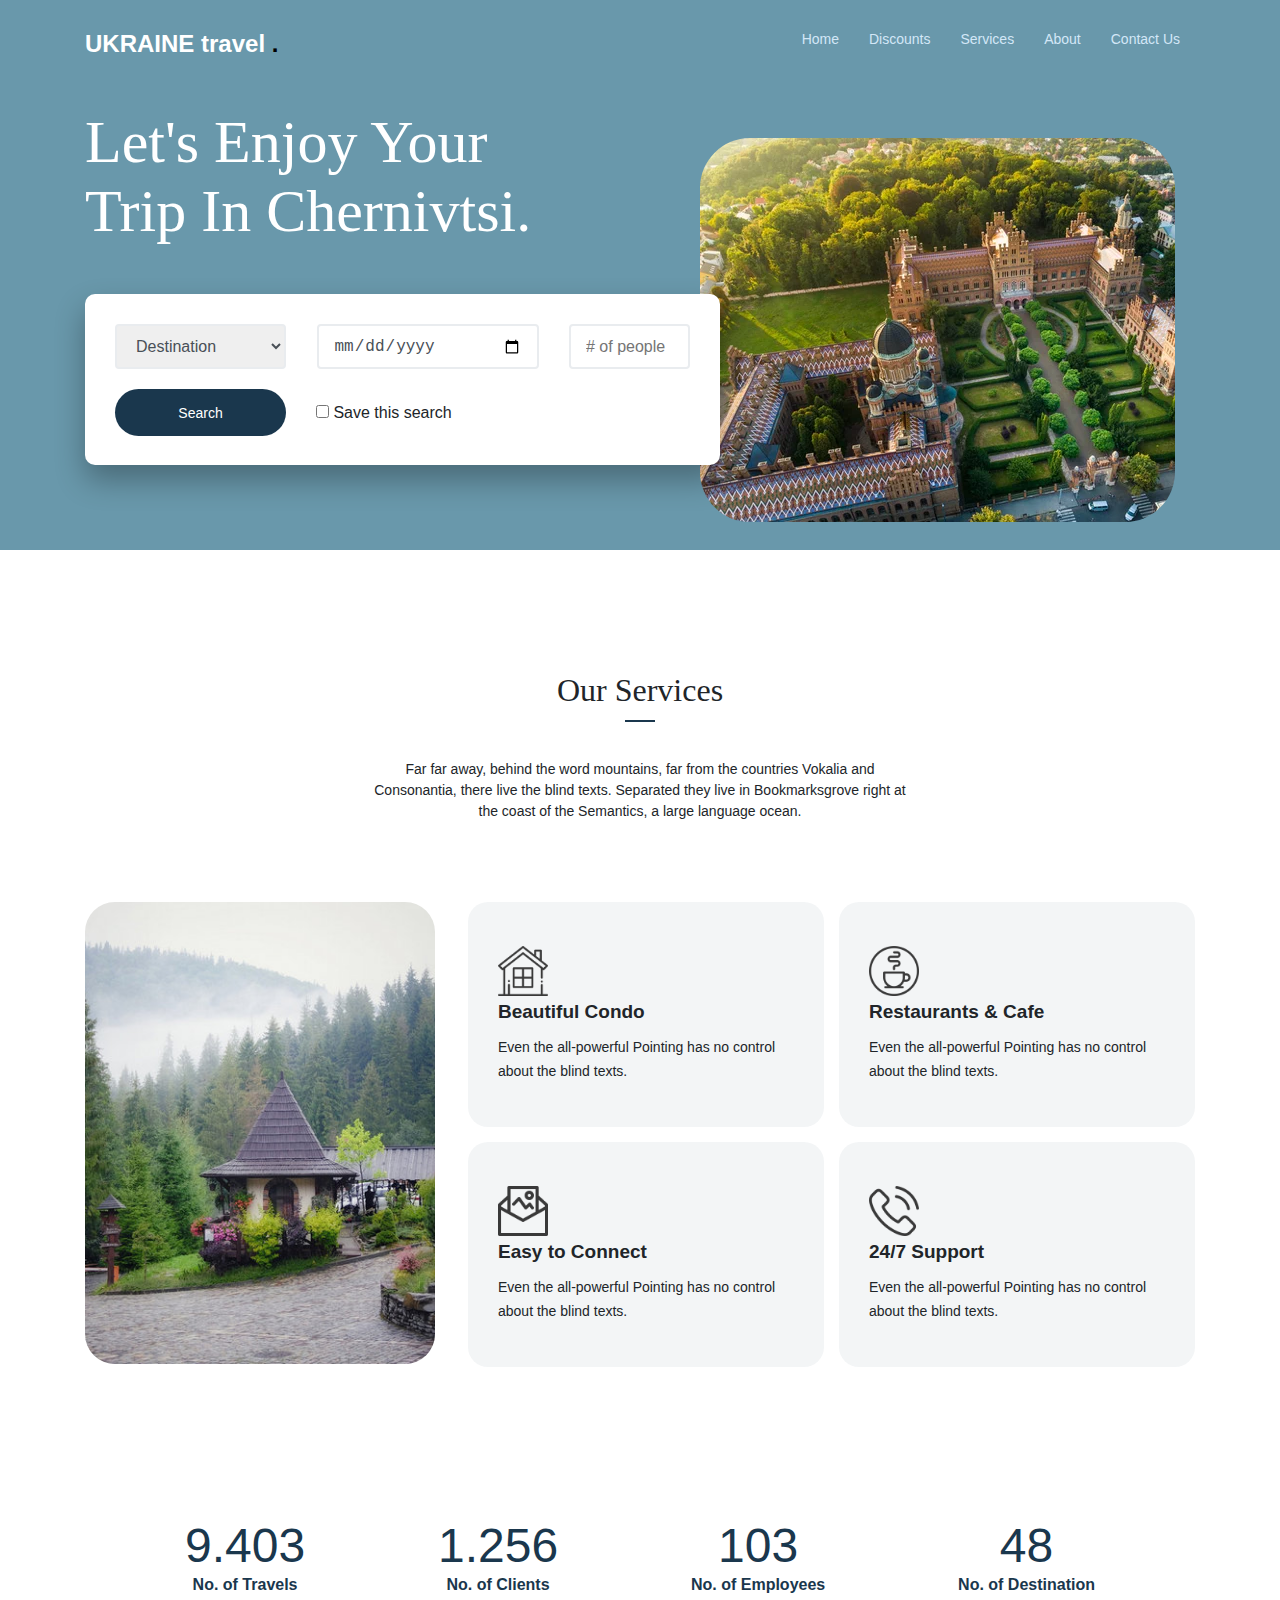
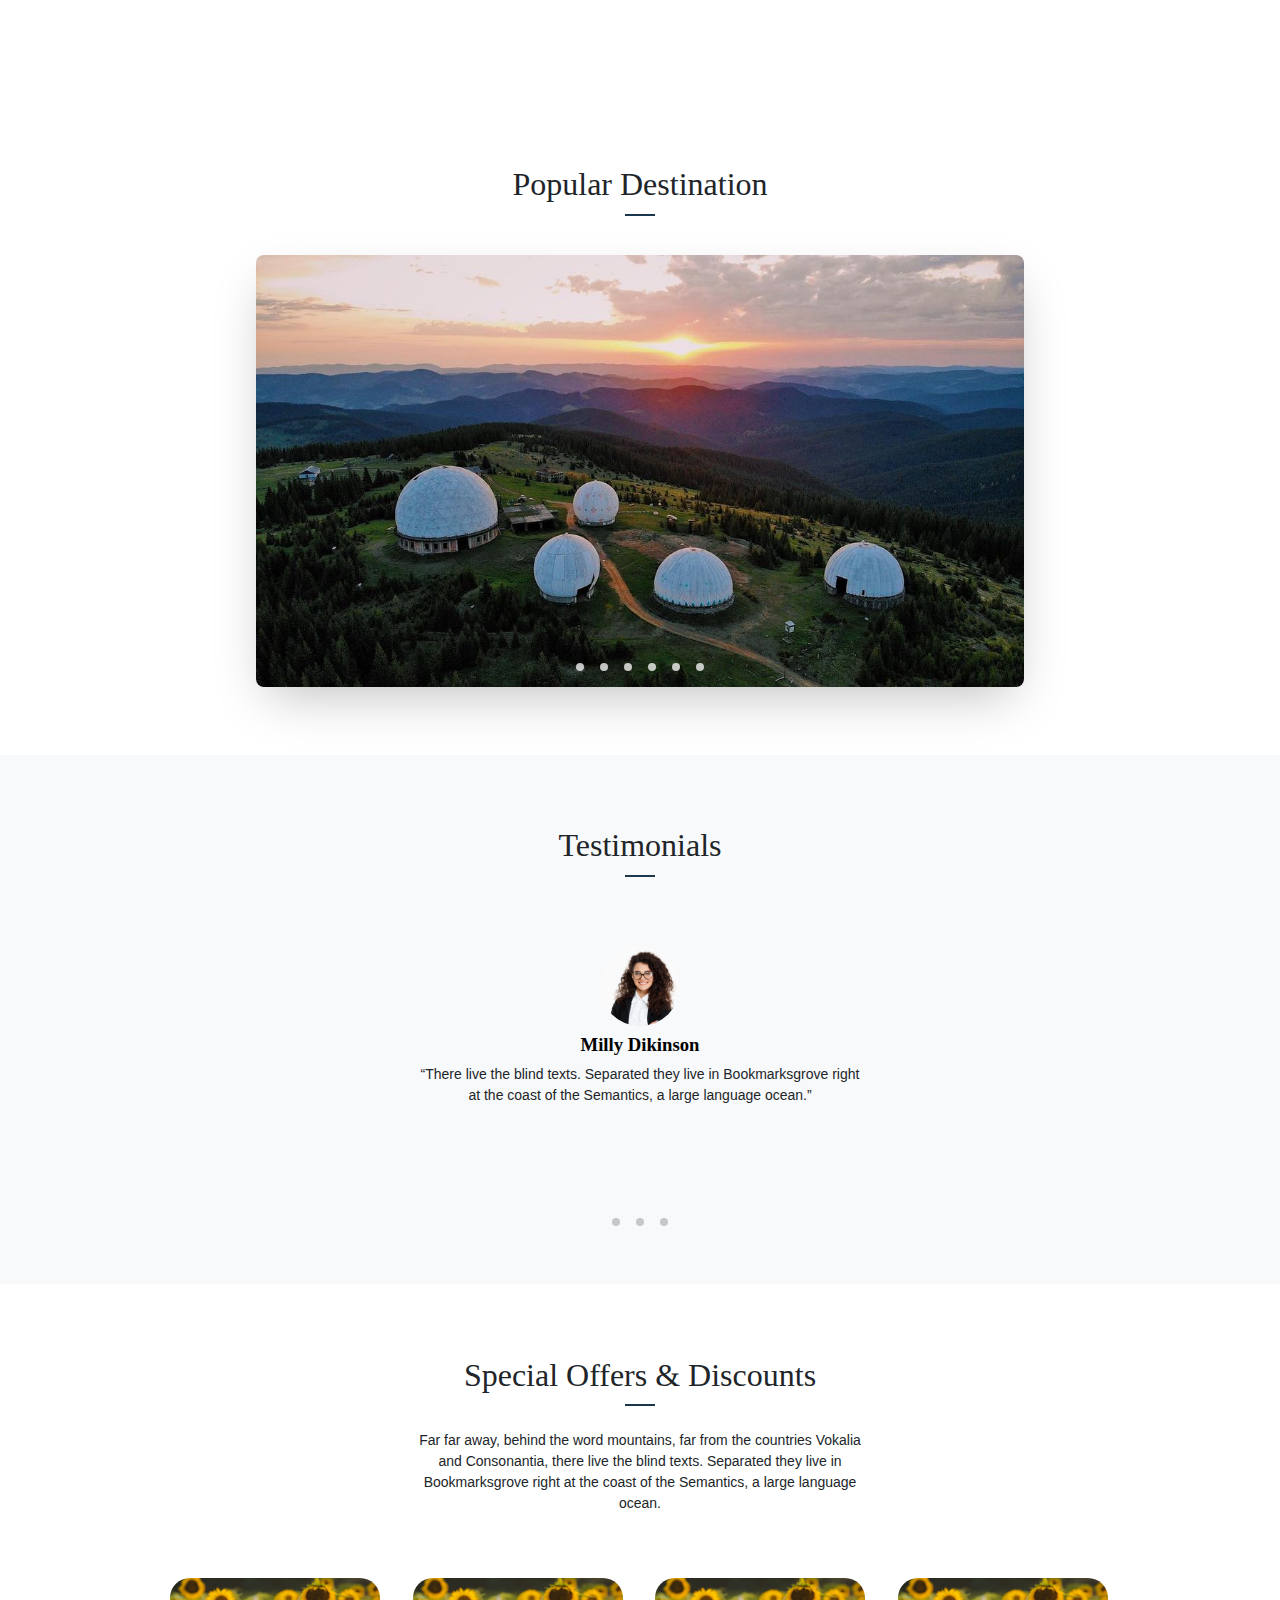
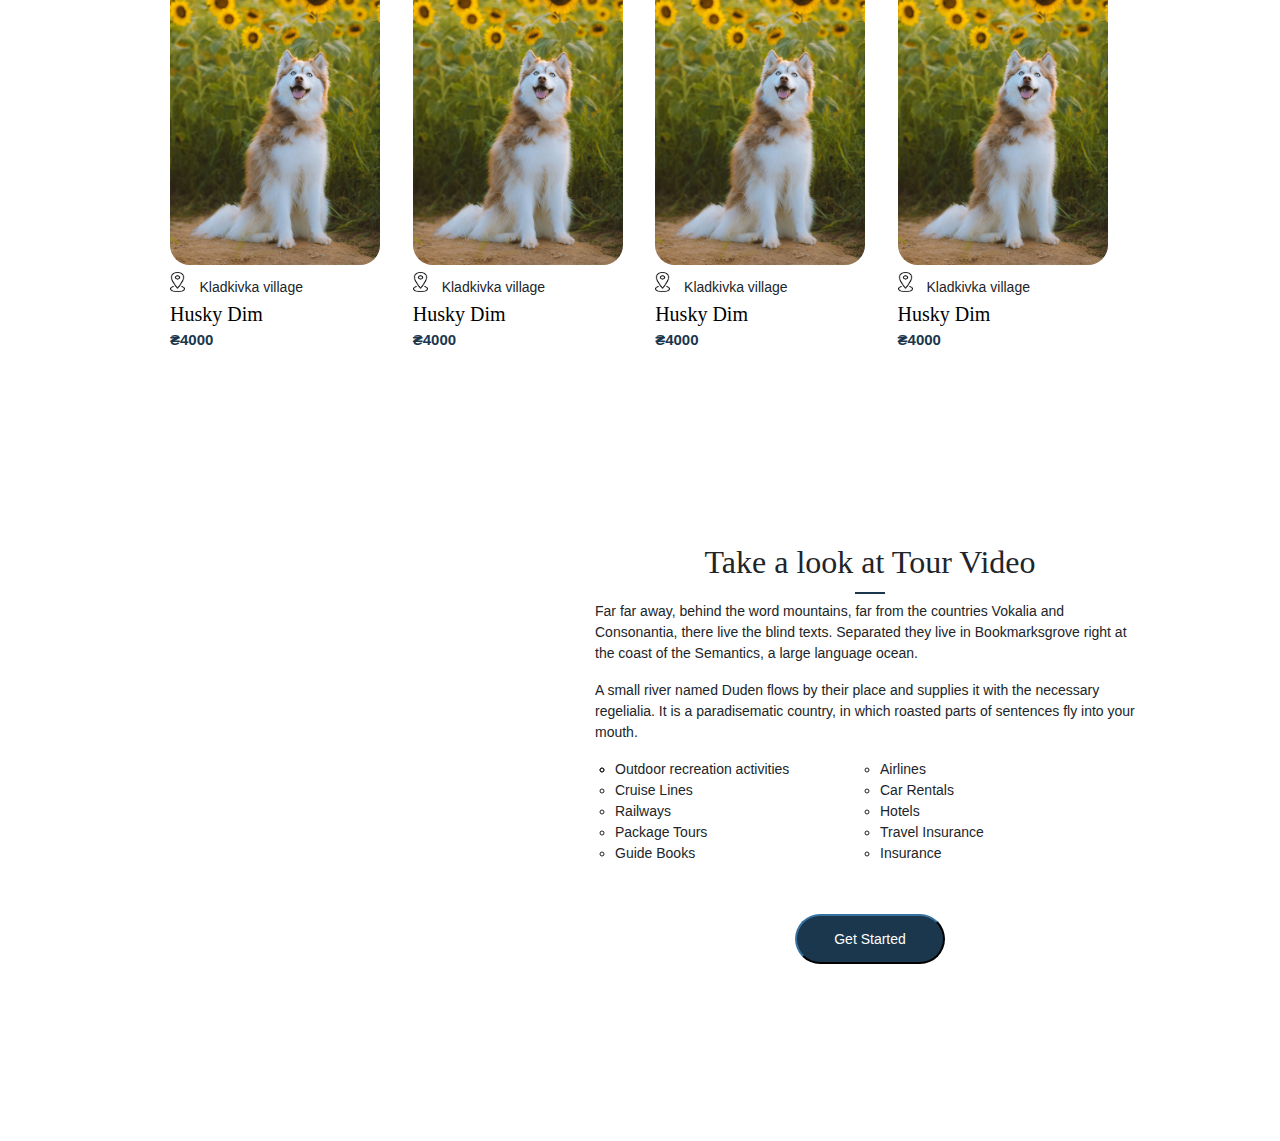
==== index.html @ de24ca54 "added video section" ====
<!DOCTYPE html>
<html lang="en">
<head>
    <meta charset="UTF-8">
    <meta http-equiv="X-UA-Compatible" content="IE=edge">
    <meta name="viewport" content="width=device-width, initial-scale=1.0">
    <title>Travel in Ukraine</title>
    <link rel="icon" type="image/x-icon" href="./images/favicon.ico"/>
    <link rel="stylesheet" href="style.css">
</head>
<body>
    <div class="external-wrapper">
        <header class="inner-wrapper"> 
            <div class="brand-and-nav">
                <div class="brand"> UKRAINE travel <span>.</span></div>
                <nav>
                     <ul>
                        <li> 
                            <a href="#">Home</a>
                        </li>
                        <li>
                            <a href="#">Discounts</a>
                        </li>
                        <li>
                            <a href="#">Services</a>
                        </li>
                        <li>
                            <a href="#">About</a>
                        </li>
                        <li>
                            <a href="#">Contact Us</a>
                        </li>
                     </ul>
                </nav>
            </div>
            <div class="search-form-and-image">
                <div class="search-form">
                    <h1>Let's Enjoy Your <br />Trip In Chernivtsi.</h1>
                    <form>
                        <div class="travel-info">
                            <label for="city">
                                <select name="city" id="city">
                                    <option value="" disabled selected hidden>Destination</option>
                                    <option value="Kyiv">Kyiv</option>
                                    <option value="Chernihiv">Chernihiv</option>
                                    <option value="Lviv">Lviv</option>
                                    <option value="Odesa">Odesa</option>
                                    <option value="Yaremvhe">Yaremvhe</option>
                                    <option value="Chernivci">Chernivci</option>
                                    <option value="Yalta" disabled>Yalta</option>
                                </select>
                            </label>
                            <input type="date" id="date-change" name="date">
                            <input class="people-quantity" placeholder="# of people">
                        </div>
                        <div class="search-block">
                            <button class="search-button">Search</button>
                            <label class="save-search">
                                <input type="checkbox" />
                                Save this search
                            </label>
                        </div>
                    </form>
                </div>
                <div class="city-images">
                    <img src="./images/chernivtsy.jpg">
                </div>
            </div>
        </header>        
    </div>
    <div class="external-wrapper external-wrapper-white">
        <section class="inner-wrapper">
            <div class="services-header">
                <h2>Our Services</h2>
                <p>
                    Far far away, behind the word mountains, far from the countries Vokalia and Consonantia, there live the blind texts. Separated they live in Bookmarksgrove right at the coast of the Semantics, a large language ocean.
                </p> 
            </div>
            <div class="services">
                <div class="city-images-promo">
                    <img src="./images/carpathians.jpg">
                </div>
                <div class="main-servisec">
                    <div class="favor">
                        <img class="mini-img" src="./images/home.png">
                        <h3>Beautiful Condo</h3>
                        <p>
                            Even the all-powerful Pointing has no control about the blind texts.
                        </p>
                    </div>
                    <div class="favor">
                        <img class="mini-img" src="./images/mail.png">
                        <h3>Easy to Connect</h3>
                        <p>
                            Even the all-powerful Pointing has no control about the blind texts.</p>
                    </div>
                    <div class="favor">
                        <img class="mini-img" src="./images/cafe.png">
                        <h3>Restaurants & Cafe</h3>
                        <p>
                            Even the all-powerful Pointing has no control about the blind texts.
                        </p>   
                    </div>
                    <div class="favor">
                        <img class="mini-img" src="./images/phone-call.png">
                        <h3>24/7 Support</h3>
                        <p>
                            Even the all-powerful Pointing has no control about the blind texts.
                        </p>   
                    </div>                        
                </div>
            </div>
            <div class="counter-line">
                <div class="counter-details">
                    <span class="numeric">
                        9.403
                    </span>
                    <div class="statistic-name">No. of Travels</div>
                </div>
                <div class="counter-details">
                    <span class="numeric">
                        1.256
                    </span>
                    <div class="statistic-name">No. of Clients</div>
                </div>
                <div class="counter-details">
                    <span class="numeric">
                        103
                    </span>
                    <div class="statistic-name">No. of Employees</div>
                </div>
                <div class="counter-details">
                    <span class="numeric">
                        48
                    </span>
                    <div class="statistic-name">No. of Destination</div>
                </div>

            </div>
            <div class="pop-destination">
                <h2>Popular Destination</h2>
                <section class="container">
                    <div class="slider-wrapper">
                        <div class="slider">
                            <div class="card card-pamir" id="slider-item-1">
                                    <h3>Pamir</h3>
                                    <div class="intro">
                                        <p>A classified military facility on top of Mount Tomnatic. Impressive white balloons of the secret radar station "Pamir", numerous cascades of Bukovynian waterfalls, the beauty of the Ukrainian Carpathians near the Romanian border will allow you to feel yourself in two places at the same time.</p>
                                    </div>
                            </div>
                            <div class="card card-radonove-ozero" id="slider-item-2">
                                    <h3>Padonove ozero</h3>
                                    <div class="intro">
                                        <p>The radon lake is located on the site of a flooded granite quarry, which lies near the village of Mihiia, on the territory of the landscape park "Granite-Steppe Pobuzhzhia". The waters of the lake are very clean and transparent, enriched with radon gas, which in small quantities is very useful for the body.</p>
                                    </div>
                            </div>
                            <div class="card card-shenborn" id="slider-item-3">
                                <h3>Shenborn</h3>
                                    <div class="intro">
                                        <p>Is the largest lake in the Carpathian Mountains of Ukraine. It is located in Mizhhiria Raion, Zakarpattia Oblast, not far from the village of Synevyr Poliana. It is part of the National natural preserve "Synevyr", which was established in 1989. Scientists estimate that the lake formed about ten thousand years ago..</p>
                                    </div>
                            </div>
                            <div class="card card-synevir" id="slider-item-4">
                                <h3>Synevir2</h3>
                                    <div class="intro">
                                        <p>22Is the largest lake in the Carpathian Mountains of Ukraine. It is located in Mizhhiria Raion, Zakarpattia Oblast, not far from the village of Synevyr Poliana. It is part of the National natural preserve "Synevyr", which was established in 1989. Scientists estimate that the lake formed about ten thousand years ago..</p>
                                    </div>
                            </div>
                            <div class="card card-zamok-radomishl" id="slider-item-5">
                                <h3>Zamok-Radomyshl</h3>
                                    <div class="intro">
                                        <p>33Is the largest lake in the Carpathian Mountains of Ukraine. It is located in Mizhhiria Raion, Zakarpattia Oblast, not far from the village of Synevyr Poliana. It is part of the National natural preserve "Synevyr", which was established in 1989. Scientists estimate that the lake formed about ten thousand years ago..</p>
                                    </div>
                            </div>
                            <div class="card card-sofiyivka" id="slider-item-6">
                                <h3>Sofiyivka</h3>
                                    <div class="intro">
                                        <p>44Is the largest lake in the Carpathian Mountains of Ukraine. It is located in Mizhhiria Raion, Zakarpattia Oblast, not far from the village of Synevyr Poliana. It is part of the National natural preserve "Synevyr", which was established in 1989. Scientists estimate that the lake formed about ten thousand years ago..</p>
                                    </div>
                            </div>
                        </div>
                        <div class="slider-nav">
                            <a href="#slider-item-1"><div class="circle"></div></a>
                            <a href="#slider-item-2"><div class="circle"></div></a>
                            <a href="#slider-item-3"><div class="circle"></div></a>
                            <a href="#slider-item-4"><div class="circle"></div></a>
                            <a href="#slider-item-5"><div class="circle"></div></a>
                            <a href="#slider-item-6"><div class="circle"></div></a>
                        </div>
                    </div>
                </section>
            </div>                   
        </section>
    </div>
    <div class="external-wrapper external-wrapper-grey">
        <div class="inner-wrapper inner-wrapper-persons">
            <h2>Testimonials</h2>
            <div class="testimonials">
                <div class="slider-testimonials">
                    <div class="slider-response">
                        <div class="response" id="response-item-1">
                            <img src="./images/person_1.jpg" alt="response">
                            <h3>Milly Dikinson</h3>
                            <p class="size14">“There live the blind texts. Separated they live in Bookmarksgrove right at the coast of the Semantics, a large language ocean.”</p>
                        </div>
                        <div class="response" id="response-item-2">
                            <img src="./images/person_2.jpg" alt="response2">
                            <h3>Luke Karpen</h3>
                            <p class="size14">“There live the blind texts. Separated they live in Bookmarksgrove right at the coast of the Semantics, a large language ocean.”</p>                                
                        </div>
                        <div class="response" id="response-item-3">
                            <img src="./images/person_3.jpg" alt="response3">
                            <h3>Alison Niklson</h3>
                            <p class="size14">“There live the blind texts. Separated they live in Bookmarksgrove right at the coast of the Semantics, a large language ocean.”</p>                                
                        </div>
                    </div>
                </div>
            </div>
            <div class="response-slider-nav">
                <a href="#response-item-1"><div class="nav-circle"></div></a>
                <a href="#response-item-2"><div class="nav-circle"></div></a>
                <a href="#response-item-3"><div class="nav-circle"></div></a>
            </div>
        </div>
    </div>
    <div class="external-wrapper external-wrapper-white">
        <section class="inner-wrapper">
            <div class="discounts-and-offers">
                <div class="discount-title">
                    <h2>Special Offers & Discounts</h2>
                    <p class="size14">Far far away, behind the word mountains, far from the countries Vokalia and Consonantia, there live the blind texts. Separated they live in Bookmarksgrove right at the coast of the Semantics, a large language ocean.</p>
                </div>
                <div class="discont-directions">
                    <div>
                        <div class="media1">
                            <img class="promo-img" src="./images/husky.jfif">
                            <span class="route">
                                
                                    <img class="mini-pin" src="./images/pin.png" alt="">
                                
                                <span>Kladkivka village</span>
                            </span>
                            <div class="attraction">
                                <div class="attraction-name">Husky Dim</div>
                                <div class="price">₴4000</div>
                            </div>
                        </div>
                    </div>
                    <div>
                        <div class="media1">
                            <img class="promo-img" src="./images/husky.jfif">
                            <span class="route">
                                <span class="pin">
                                    <img class="mini-pin" src="./images/pin.png" alt="">
                                </span>
                                <span>Kladkivka village</span>
                            </span>
                            <div class="attraction">
                                <div class="attraction-name">Husky Dim</div>
                                <div class="price">₴4000</div>
                            </div>
                        </div>
                    </div>
                    <div>
                        <div class="media1">
                            <img class="promo-img" src="./images/husky.jfif">
                            <span class="route">
                                <span class="pin">
                                    <img class="mini-pin" src="./images/pin.png" alt="">
                                </span>
                                <span>Kladkivka village</span>
                            </span>
                            <div class="attraction">
                                <div class="attraction-name">Husky Dim</div>
                                <div class="price">₴4000</div>
                            </div>
                        </div>
                    </div>
                    <div>
                        <div class="media1">
                            <img class="promo-img" src="./images/husky.jfif">
                            <span class="route">
                                <span class="pin">
                                    <img class="mini-pin" src="./images/pin.png" alt="">
                                </span>
                                <span>Kladkivka village</span>
                            </span>
                            <div class="attraction">
                                <div class="attraction-name">Husky Dim</div>
                                <div class="price">₴4000</div>
                            </div>
                        </div>
                    </div>

                </div>
            </div>
            <div class="tour-video-title">
                <div class="promo-video">                                                 
                    <iframe src="https://www.youtube.com/embed/qOhk7YyxXQ4" title="YouTube video player" frameborder="0" allow="accelerometer; autoplay; clipboard-write; encrypted-media; gyroscope; picture-in-picture; web-share" allowfullscreen></iframe>
                </div>
                <div class="tour-info">
                    <h2>Take a look at Tour Video</h2>
                    <p class="size14">Far far away, behind the word mountains, far from the countries Vokalia and Consonantia, there live the blind texts. Separated they live in Bookmarksgrove right at the coast of the Semantics, a large language ocean.</p>
                    <p class="size14">A small river named Duden flows by their place and supplies it with the necessary regelialia. It is a paradisematic country, in which roasted parts of sentences fly into your mouth.</p>
                    <ul class="size14">
                        <li>Outdoor recreation activities</li>
                        <li>Cruise Lines</li>
                        <li>Railways</li>
                        <li>Package Tours</li>
                        <li>Guide Books</li>
                        <li>Airlines</li>
                        <li>Car Rentals</li>
                        <li>Hotels</li>
                        <li>Travel Insurance</li>
                        <li>Insurance</li>
                    </ul>
                    
                   <div class="button"><button>Get Started</button></div>
                </div>
            </div>
        </section>
    </div>
    <footer>
        
    </footer>
</body>
</html>
---- style.css ----
*{
    margin: 0;
    padding: 0;
    box-sizing: border-box;
 }

 body {
    font-family: "sorce Serif Pro", serif;
 }

 h2 {
    font-size: 32px;
    color: #212529;
    font-family: "Source Serif Pro", serif;
    font-weight: 500;
}

.inner-wrapper {
    margin: 0 auto;
    max-width: 1110px;
    position:relative;
}

.external-wrapper {
    background-color: #6998AB;
    width: 100%;
}

header {
    padding-top: 20px;
    min-height: 550px;
}

.brand-and-nav {
    display: flex;
    justify-content: space-between;
}

.brand {
    color: white;
    padding: 10px 15px 10px 0px;
    font-size: 24px;
    font-family: "Inter", sans-serif;
    font-weight: bold;
}

.brand span {
    color: black;
}

header nav ul {
    display: flex;
}

header nav ul li {
    list-style-type: none;
    padding: 10px 15px;
}

header nav ul li a {
    color: #d3e7f7;
    text-decoration: none;
    font-size: 14px;
    font-family: "Inter", sans-serif;
}

header nav ul li a:hover {
    color: white;
}

header .search-form-and-image{
    display: flex;
    flex-direction: row;
    margin-top: 40px;
    justify-content: space-between;
}

header .search-form {
    display: flex;
    flex-direction: column;
  }

header .search-form form {
    background-color: white;
    height: 171px;
    width: 635px;
    border-radius: 10px;
    padding: 30px;
    z-index: 2;
    box-shadow: 0 15px 30px 0 rgba(0, 0, 0, 0.3);
}

.travel-info {
    display: flex;
    justify-content: space-between;
}

header .search-form form select {
    width: 171px;
    height: 45px;
    padding: 0px 15px;
    font-size: 16px;
    font-weight: normal;
    color: #495057;
    border: 2px solid #e9ecef;
    border-radius: 4px;
}
#date-change {
    width: 222px;
    height: 45px;
    padding: 0px 15px;
    font-size: 16px;
    font-weight: normal;
    color: #495057;
    border: 2px solid #e9ecef;
    border-radius: 4px;
}

.people-quantity {
    width: 121px;
    height: 45px;
    padding: 0px 15px;
    font-size: 16px;
    font-weight: normal;
    color: #495057;
    border: 2px solid #e9ecef;
    border-radius: 4px;
}

.search-block {
    display: flex;
    align-items: center;
    margin-top: 20px;
}

.search-button {
    width: 171px;
    height: 47px;
    color: white;
    background: #1A374D;
    border: none;
    padding: 12px 30px;
    border-radius: 30px;
    font-size: 14px;
}

.search-button:hover {
    cursor: pointer;
    background-color: #2c4152;
}

.save-search {
    font-family: sans-serif;
    font-size: 16px;
    font-weight: 400px;
    color: #212529;
    padding: 12px 30px;
}

header .city-images {
    border-radius: 50px;
    overflow: hidden;
    width: 580px;
    height: 384px;
    transform: translate(-20px, 30px);
}

h1 {
    color: white;
    font-size: 60px;
    font-family: "sorce Serif Pro", serif;
    margin: 0px 0px 48px;
    font-weight: 500;
}

.external-wrapper-white {
    background-color: white;
}

.external-wrapper-grey {
    background-color: #f8f9fa;
}

.services-header {
    display: flex;
    align-content: center;
    flex-direction: column;
    text-align: center;
    position: relative;
    margin-top: 100px;
}

.services-header h2 {
    font-size: 32px;
    font-weight: 500;
    color: rgb(33, 37, 41);
    
}

.services-header h2::before {
    display: block;
    content: "";
    width: 30px;
    height: 2px;
    position: relative;
    left: 50%;
    top: 50px;
    background-color: #1A374D;
    transform: translateX(-50%);
}

.services-header p {
    font-size: 14px;
    font-weight: 400;
    line-height: 1.5;
    color: #212529;
    width: 540px;
    margin: 0 auto;
    margin-top: 30px;
    font-family: "Inter", sans-serif;
}


.services {
    display: flex;
    justify-content: space-between;
    height: 465px;
    margin-top: 80px;
}

.city-images-promo {
    border-radius: 30px;
    height: 462px;
    width: 350px;
    overflow: hidden;
    display: flex;
    justify-content: center;
}

.main-servisec{
    /* display: flex;
    flex-wrap: wrap; */
    column-count: 2;
    column-gap: 0;
    /* height: 465px;
    width: 742px; */
}

.favor {
    font-family: "Inter", sans-serif;
    height: 225px;
    width: 356px;
    background-color:rgb(26 54 75 / 5%);
    border-radius: 20px;
    padding: 30px;
    margin-bottom: 15px;
    margin-left: 15px;
    margin-right: 0px;
    display: flex;
    flex-flow: column;
    line-height: 1.7;
    justify-content: center;
    color: #212529;
}

.mini-img {
    height: 50px;
    width: 50px;
    filter: contrast(0.55); 
}

.favor h3 {
    font-size: 19px;
    font-weight: 700;
}

.favor p {
    font-size: 14px;
    font-family: "Inter", sans-serif;
    margin-top: 8px;
}

.pop-destination {
    height: 611px;
    width: 1110px;
    margin-top: 80px;
    position: relative;
}
.pop-destination h2 {
    font-size: 32px;
    font-weight: 500;
    color: rgb(33, 37, 41);
    text-align: center;
}
/* .pop-destination h2::before {
    display: block;
    content: "";
    width: 30px;
    height: 2px;
    position: absolute;
    left: 50%;
    top: 50px;
    background-color: #1A374D;
    transform: translateX(-50%);
} */

.counter-line {
    display: flex;
    justify-content: space-between;
    padding: 50px;
    margin: 100px 50px;
    font-family: "Inter", sans-serif;
    font-weight: 300;
    color: #1A374D;
    line-height: 1.2;
}

.counter-details {
    display: flex;
    flex-direction: column;
    align-items: center;
    justify-content: center;
}

.numeric {
    font-size: 48px;
}

.statistic-name {
    font-weight: bold;
}

.container {
    padding: 2rem;
    position: relative;
}

.slider-wrapper {
    position: relative;
    max-width: 48rem;
    margin: 0 auto;
} 
 
.slider {
    display: flex;
    aspect-ratio: 16/9;
    overflow: hidden;
    scroll-snap-type: x mandatory;
    scroll-behavior: smooth;
    box-shadow: 0 1.2rem 3rem -0.75rem hsla(0, 0%, 0%, 0.25); 
    border-radius:  0.5rem;
}

.slider .card {
    flex: 1 0 100%;
    scroll-snap-align: center;
    background-position: center;
    object-fit: cover;
    position: relative;
    display: flex;
    justify-content: center;
    background-size: cover;
    transition: transform 0.3s ease;
}

.card-pamir {
    background-image: url('./images/pamir.jpg');
}

.card-radonove-ozero {
    background-image: url('./images/padonove_ozero.jpg');
}

.card-shenborn {
    background-image: url('./images/shenborn.jpeg');
}

.card-synevir {
    background-image: url('./images/snevyr.jpg');
}

.card-zamok-radomishl {
    background-image: url('./images/Zamok-Radomyshl.jpg');
}

.card-sofiyivka {
    background-image: url('./images/Sofiyivka.jpg');
}

.card-pamir:hover, .card-radonove-ozero:hover, .card-shenborn:hover, .card-synevir:hover, .card-zamok-radomishl:hover, .card-sofiyivka:hover {
    transform: scale(1.1);
}


.slider-nav {
    display: flex;
    position: absolute;
    bottom: -0.75rem;
    left: 50%;
    transform: translateX(-50%);
    z-index: 1;
}

.slider-nav a{
    background-color: transparent;
    width: 1.5rem;
    height: 4rem;
    display: flex;
    justify-content: center;
    align-items: center;
    
}

.slider-nav a .circle{
    width: 0.5rem;
    height: 0.5rem;
    border-radius: 50%;
    background-color: white;
    opacity: 0.75;
    transition: opacity ease 250ms;
}

.slider-nav a .circle:hover {
    opacity: 1;
    
}

.slider:hover {
    cursor: pointer;
}

.card h3 {
    
    display: none;
}

.intro {
    position: absolute;
    bottom: 0;
    width: 100%;
    height: 100%;
    left: 0;
    right: 0;
    background: rgba(0, 0, 0, 0.6);
    overflow: hidden;
    display: flex;
    justify-content: center;
    align-items: center;
    flex-direction: column;
    opacity: 0;
    transition: 5s, ease;
}
.intro p {
    color: white;
    margin: 70px;
    padding: 10px;
    font-size: 25px;
    line-height: 35px;
    text-align: center;
    z-index: 2;
}

.slider-wrapper:hover {
    height: 100%;
    opacity: 1;
}

.slider-wrapper:hover .intro {
    height: 100%;
    opacity: 1;
    transition: 0.3s; 
}

.slider-wrapper:hover h3 {
    display: block;
    position: absolute;
    font-size: 40px;
    margin-top: 50px;
    color: white;
    z-index: 2;
}



.inner-wrapper h2{
    /* position: relative; */
    font-size: 32px;
    padding: 20px;
    text-align: center;
}


.inner-wrapper h2::before {
    display: block;
    content: "";
    width: 30px;
    height: 2px;
    position: relative;
    left: 50%;
    top: 50px;
    background-color: #1A374D;
    transform: translateX(-50%);
}

.inner-wrapper-persons{
    padding: 50px 0 100px 0;
}

.testimonials {
    position: relative;
}

.slider-testimonials {
    position: relative;
    max-width: 48rem;
    margin: 0 auto;
    display: flex;
    justify-content: center;
}

.slider-response {
    display: flex;
    /* aspect-ratio: 16/9; */
    overflow: hidden;
    scroll-snap-type: x mandatory;
    scroll-behavior: smooth;
    height: 300px;
    width: 450px;
    text-align: center;
}

.response {
    flex-direction: column;
    flex: 1 0 100%;
    scroll-snap-align: center;
    background-position: center;
    border-color: rgb(94, 156, 209);
    object-fit: cover;
    position: relative;
    display: flex;
    justify-content: center;
    background-size: cover;
    align-items: center;
    transition: transform 0.3s ease;
    line-height: 2;
}

.response img {
    height: 80px;
    width: 80px;
    border-radius: 50%;
}

.response p {
    line-height: 1.5;
}


.response-slider-nav {
    display: flex;
    position: absolute;
    bottom: -0.75rem;
    left: 50%;
    transform: translateX(-50%);
    z-index: 1;
    color: #1A374D;
    bottom: 30px;
}

.response-slider-nav a{
    background-color: transparent;
    width: 1.5rem;
    height: 4rem;
    display: flex;
    justify-content: center;
    align-items: center;
    color: #1A374D;
    
}

.response-slider-nav a .nav-circle{
    width: 0.5rem;
    height: 0.5rem;
    border-radius: 50%;
    background-color: rgb(182, 182, 182);
    opacity: 0.75;
    transition: opacity ease 250ms;
}

.response-slider-nav a .nav-circle:hover {
    opacity: 1;
    
}

.slider-response:hover {
    cursor: pointer;
}
/*Special Offers & Discounts*/

.discounts-and-offers {
    padding: 70px;
}

.discount-title {
    text-align: center;
    max-width: 50%;
    padding: 0 15px;
    display: flex; 
    flex-direction: column;
    align-items: center;
    margin: 0 auto;
    margin-bottom: 3rem;
}

.size14 {
    font-size: 14px;
    font-family: "Inter", sans-serif;
    color: #212529;
    margin-top: 0;
    margin-bottom: 1rem;
    line-height: 1.5;
}


.discount-title h2 {
    line-height: 1.2;
    margin: 0 0 16px;
    padding: 0 0 20px;
}

.discont-directions {
    display: flex;
    justify-content: space-between;
    flex-direction: row;
}
.media1 {
    padding: 0 15px;
    line-height: 1.5;
    font-family: "Inter", sans-serif;
}
.route {
    width: 210px;
    height: 21px;
}

.route span {
    font-size: 14px;
    font-family: "Inter", sans-serif;
    color: #212529;
}

.promo-img {
    height: 287px;
    width: 210px;
    border-radius: 20px;
}

.mini-pin {
    height: 20px;
    width: 15px;
    margin-right: 10px;
}

.attraction-name {
    font-size: 20px;
    color: #000000;
    font-family: "Source Serif Pro", serif;
}

.price {
    font-size: 15px;
    font-family: "Inter", sans-serif;
    color: #1A374D;
    font-weight: 700;
}

/*Take a look at Tour Video*/

.tour-video-title {
    display: flex;
    flex-direction: row;
    margin: 50px 0;
    
}

.promo-video iframe {
    height: 615px;
    width: 460px;
}

.tour-info {
    margin: 50px;
    max-width: 50%;
    display: flex;
    flex-direction: column;
     display: flex;
}

.tour-info ul {
    column-count: 2;
    column-gap: 0;
    display: list-item;
    margin: 0 0 50px 20px;
    list-style: circle;
   
   
}

.tour-info button {
    width: 150px;
    height: 50px;
    border-radius: 30px;
    font-size: 14px;
    background: #1A374D;
    border-color: #1A374D;
    color: #fff;
    text-align: center;
}
.button {
    display: flex;
    justify-content: center;
}
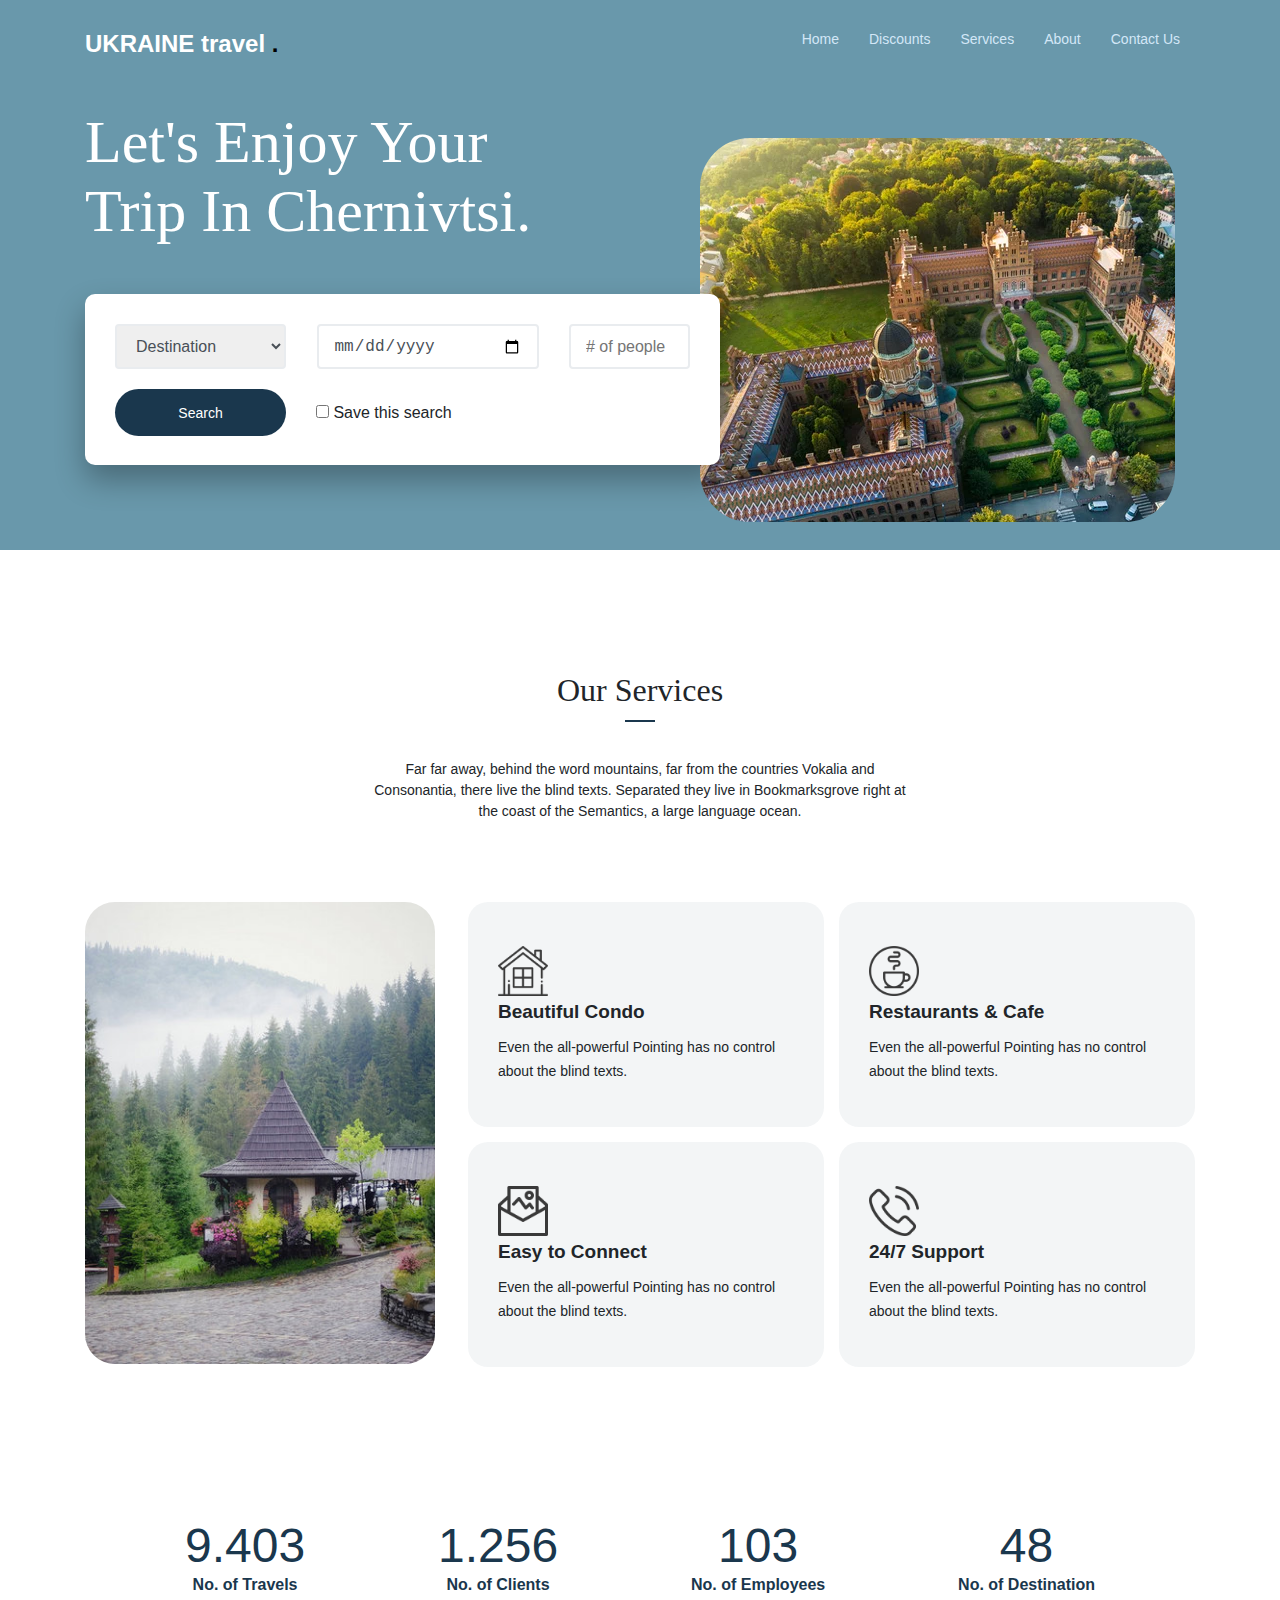
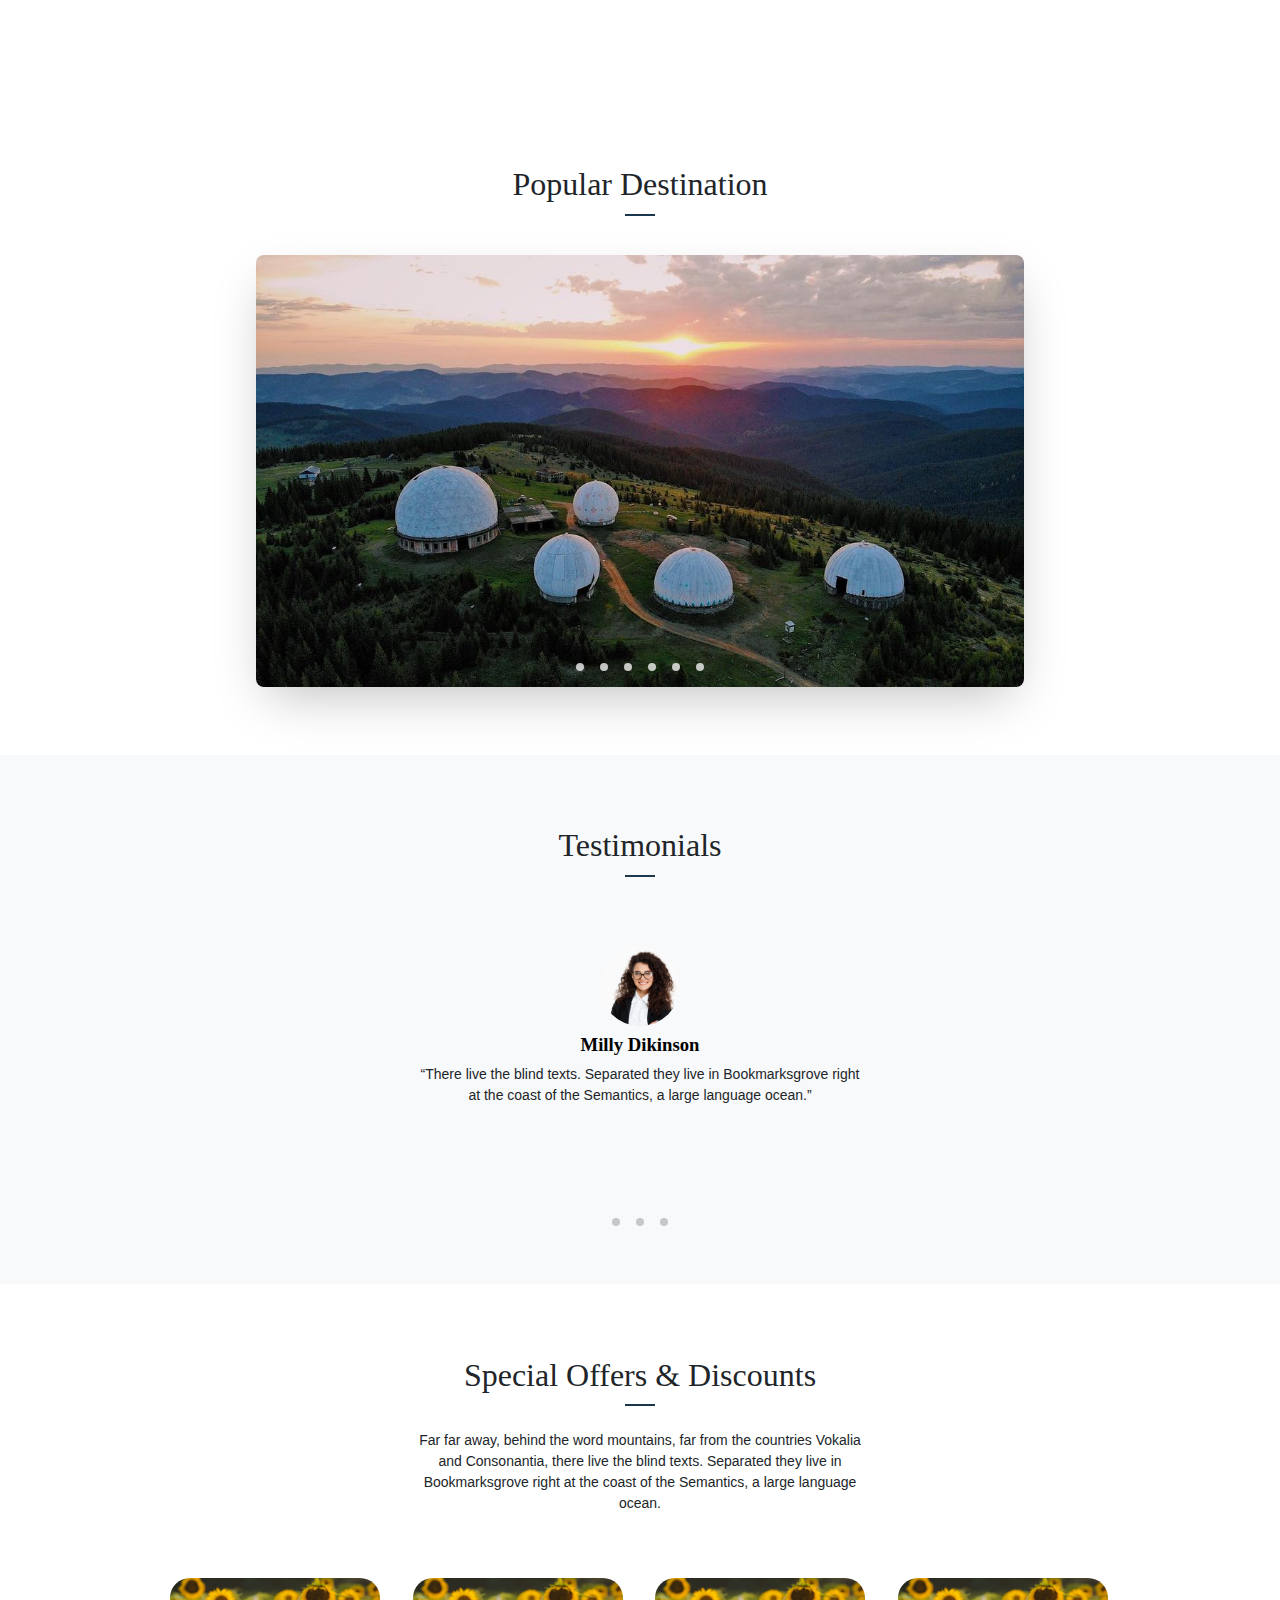
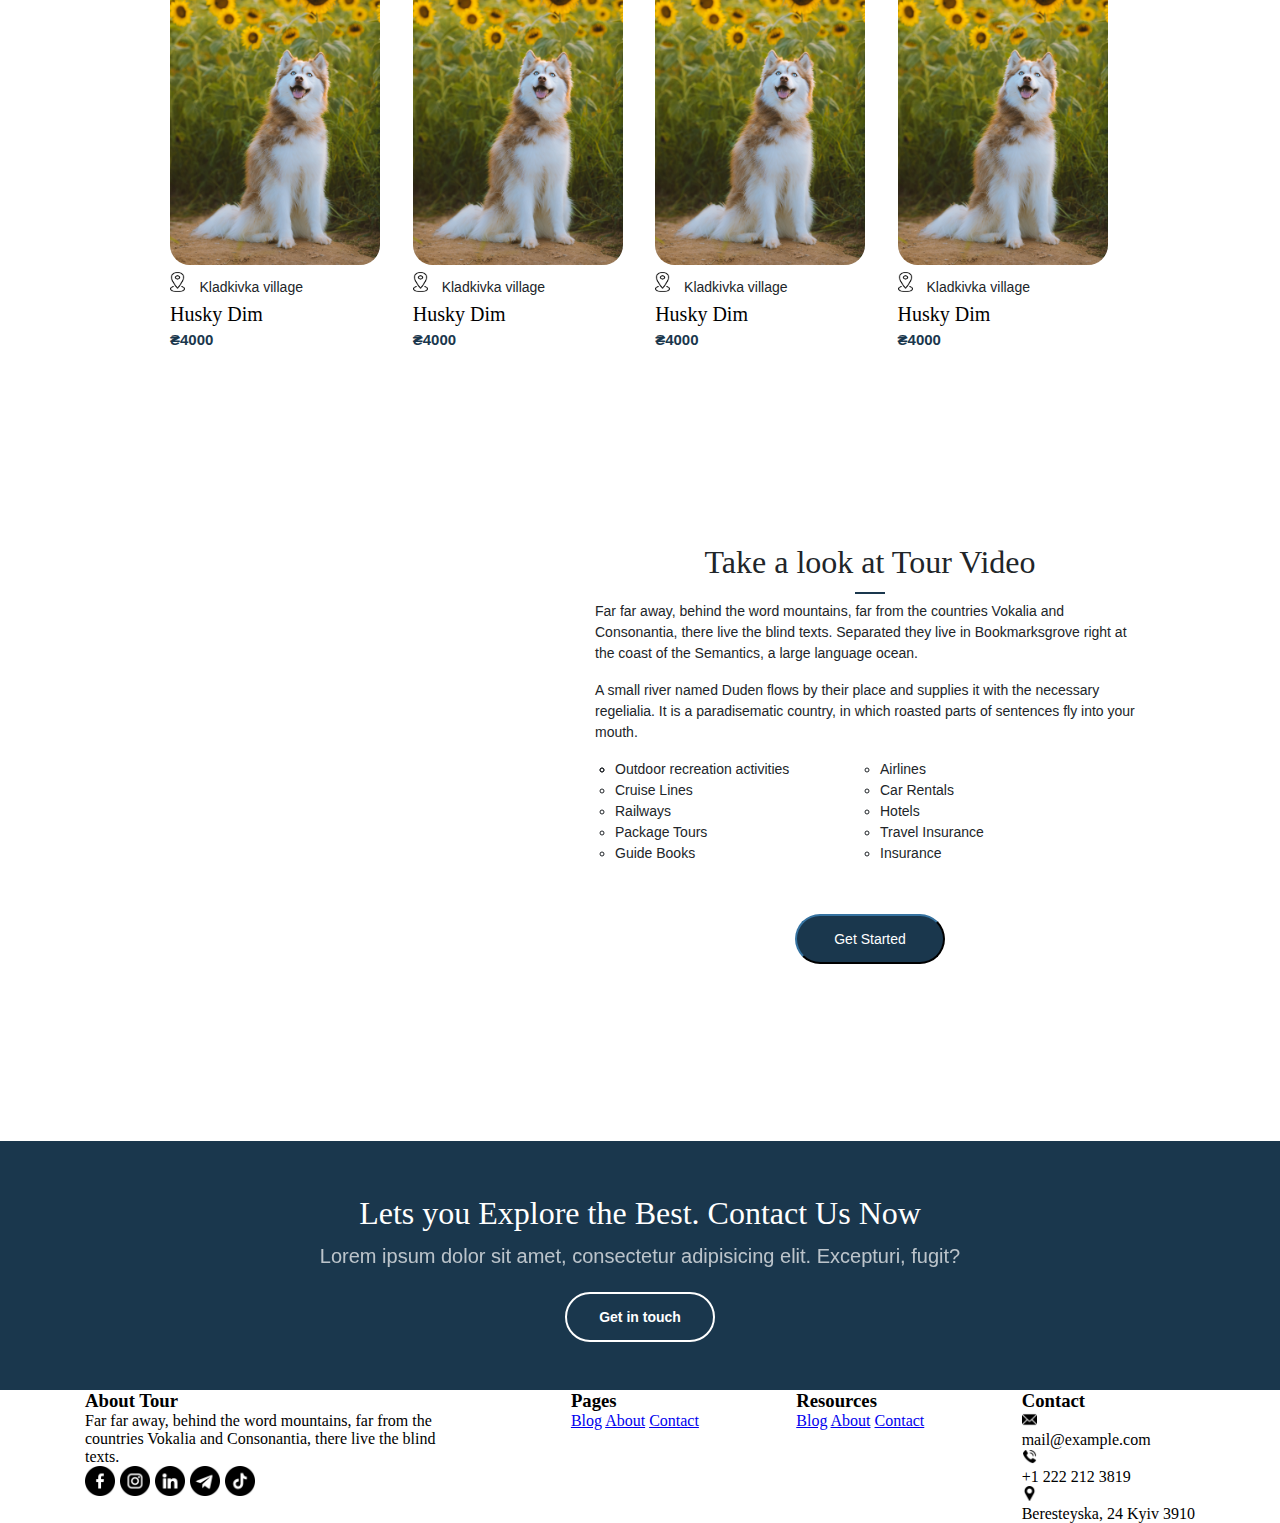
==== commit 281c3fd5: "added first part of footer" ====
--- a/index.html
+++ b/index.html
@@ -314,14 +314,89 @@
                         <li>Travel Insurance</li>
                         <li>Insurance</li>
                     </ul>
-                    
-                   <div class="button"><button>Get Started</button></div>
+                    <div class="button-start"><button>Get Started</button></div>
                 </div>
             </div>
         </section>
     </div>
     <footer>
-        
+        <div class="external-wrapper external-wrapper-blue">
+            <div class="inner-wrapper-footer">
+                <div class="footer-title">
+                    <h2>Lets you Explore the Best. Contact Us Now</h2>
+                    <p>Lorem ipsum dolor sit amet, consectetur adipisicing elit. Excepturi, fugit?</p>
+                    <div><button class="touch">Get in touch</button></div>
+                </div>
+            </div>
+        </div>
+        <div class="external-wrapper external-wrapper-white">
+            <div class="inner-wrapper footer-contacts-block">
+                <div class="about-tour">
+                    <h3>About Tour</h3>
+                    <p>Far far away, behind the word mountains, far from the countries Vokalia and Consonantia, there live the blind texts.</p>
+                    <div class="list-social-media">
+                       <ul class="icon-line">
+                        <li>
+                            <a href="#">
+                                <img class="social-icon" src="./images/facebook.png" alt="facebook">
+                            </a>
+                        </li>
+                        <li>
+                            <a href="#">
+                                <img class="social-icon" src="./images/instagram.png" alt="instagram">
+                            </a>
+                        </li>
+                        <li>
+                            <a href="#">
+                                <img class="social-icon" src="./images/linkedin.png" alt="linkedin">
+                            </a>
+                        </li>
+                        <li>
+                            <a href="#">
+                                <img class="social-icon" src="./images/telegram.png" alt="telegram">
+                            </a>
+                        </li>
+                        <li>
+                            <a href="#">
+                                <img class="social-icon" src="./images/tiktok.png" alt="tiktok">
+                            </a>
+                        </li>
+                       </ul> 
+                    </div>
+                </div>
+                <div class="pages">
+                    <h3>Pages</h3>
+                    <a href="#">Blog</a>
+                    <a href="#">About</a>
+                    <a href="#">Contact</a>
+                </div>
+                <div class="resources">
+                    <h3>Resources</h3>
+                    <a href="#">Blog</a>
+                    <a href="#">About</a>
+                    <a href="#">Contact</a>
+                </div>
+                <div class="contact">
+                    <h3>Contact</h3>
+                    <div class="contact-item">
+                        <img src="./images/email.png" alt="">
+                        <p>mail@example.com</p>
+                    </div>
+                    <div class="contact-item">
+                        <img src="./images/telephone-call.png" alt="">
+                        <p>+1 222 212 3819</p>
+                    </div>
+                    <div class="contact-item">
+                        <img src="./images/pin_icon.png" alt="">
+                        <p>Beresteyska, 24 Kyiv 3910</p>
+                    </div>
+
+                </div>
+            </div>
+        </div>
+        <div class="external-wrapper">
+
+        </div>
     </footer>
 </body>
 </html>--- a/style.css
+++ b/style.css
@@ -20,11 +20,24 @@
     margin: 0 auto;
     max-width: 1110px;
     position:relative;
+    
 }
 
 .external-wrapper {
     background-color: #6998AB;
     width: 100%;
+}
+
+.external-wrapper-white {
+    background-color: white;
+}
+
+.external-wrapper-grey {
+    background-color: #f8f9fa;
+}
+
+.external-wrapper-blue {
+    background-color: #1A374D;
 }
 
 header {
@@ -174,13 +187,7 @@
     font-weight: 500;
 }
 
-.external-wrapper-white {
-    background-color: white;
-}
-
-.external-wrapper-grey {
-    background-color: #f8f9fa;
-}
+
 
 .services-header {
     display: flex;
@@ -703,8 +710,6 @@
     display: list-item;
     margin: 0 0 50px 20px;
     list-style: circle;
-   
-   
 }
 
 .tour-info button {
@@ -717,7 +722,99 @@
     color: #fff;
     text-align: center;
 }
-.button {
-    display: flex;
-    justify-content: center;
-}+.button-start {
+    display: flex;
+    justify-content: center;
+}
+
+button:hover {
+    cursor: pointer;
+    background-color: #2c4152;
+}
+
+
+/*Footer*/
+
+.inner-wrapper-footer {
+    margin: 0 auto;
+    max-width: 1110px;
+    position:relative;
+    padding: 48px 0;
+}
+
+.footer-title {
+    display: flex;
+    flex-direction: column;
+    align-items: center;
+    
+}
+
+.footer-title h2 {
+    margin-bottom: 8px;
+    font-size: 32px;
+    color: #FFFFFF;
+    font-family: "Source Serif Pro", serif;
+    font-weight: 500;
+    line-height: 1.5;
+}
+
+.footer-title p {
+    margin-bottom: 24px;
+    color: #FFFFFF;
+    font-size: 20px;
+    font-family: "Inter", sans-serif;
+    font-weight: 300;
+    opacity: .7;
+
+}
+
+button.touch {
+    width: 150px;
+    height: 50px;
+    border-radius: 30px;
+    font-size: 14px;
+    background: #1A374D;
+    border-color: #b0cadd;
+    border: 2px solid #ffffff;
+    color: #fff;
+    text-align: center;
+    font-weight: 700;
+}
+
+button.touch:hover {
+    cursor: pointer;
+    background-color: #d3e7f7;
+    color: #1A374D;
+}
+
+.footer-contacts-block {
+    display: flex;
+    justify-content: space-between;
+}
+
+.about-tour {
+    max-width: 35%;
+}
+
+a .social-icon {
+    width: 30px;
+    height: 30px;
+    filter: grayscale(1);
+    margin-right: 5px
+
+}
+
+
+.icon-line {
+    list-style: none;
+    display: flex;
+    
+}
+
+.contact-item img {
+    width: 15px;
+    height: 15px;
+}
+
+
+
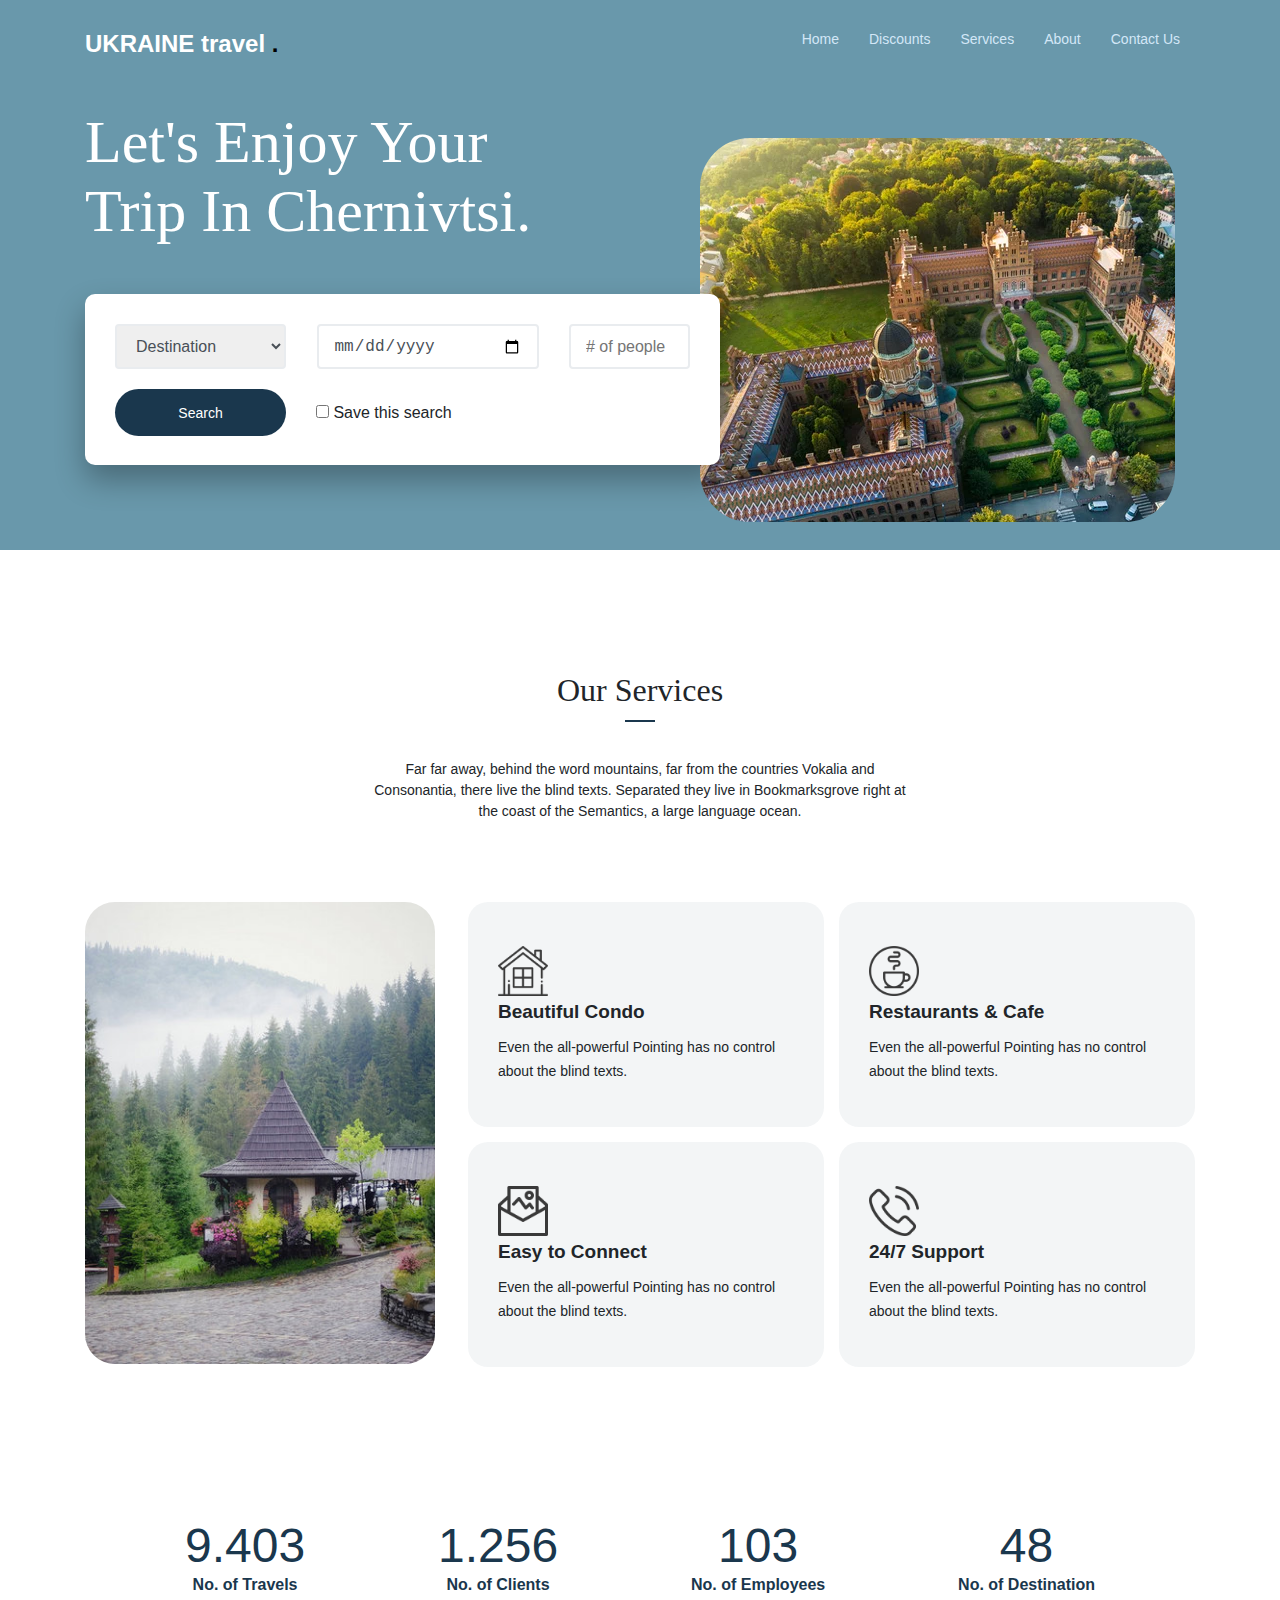
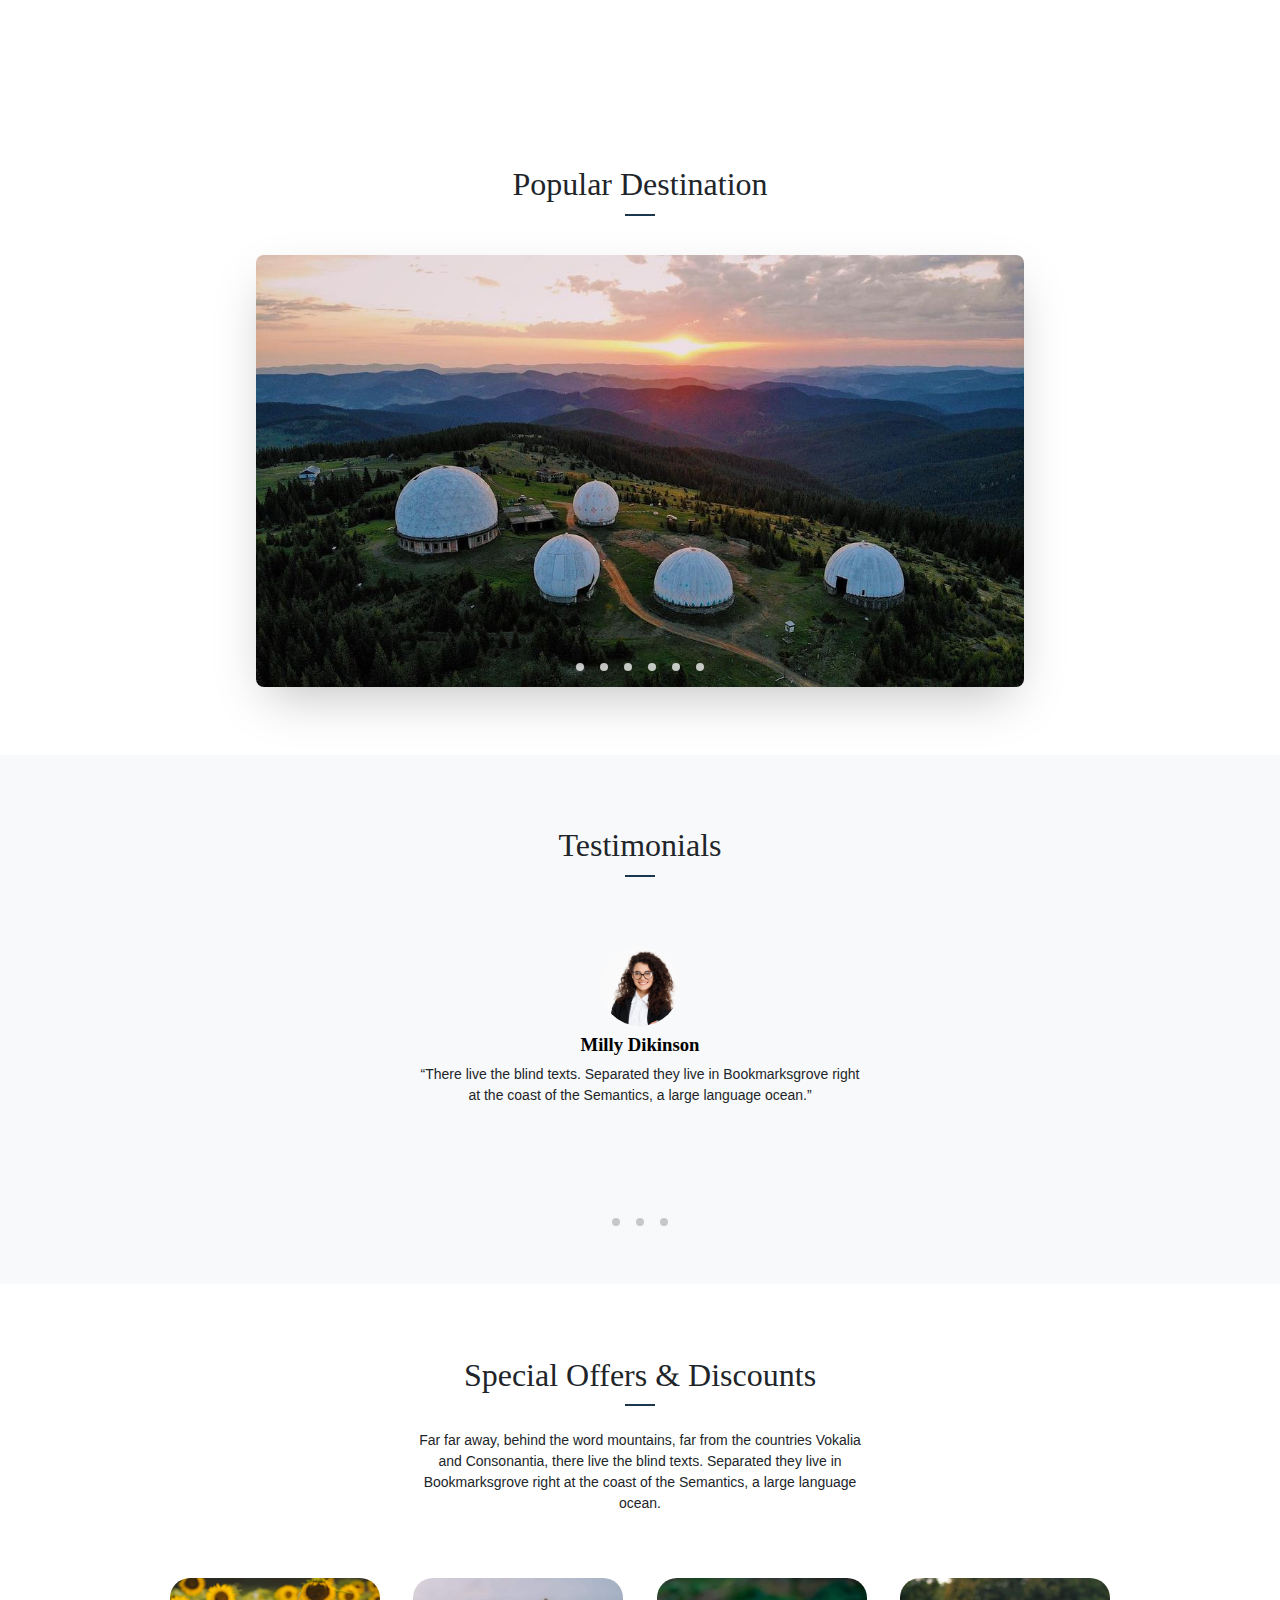
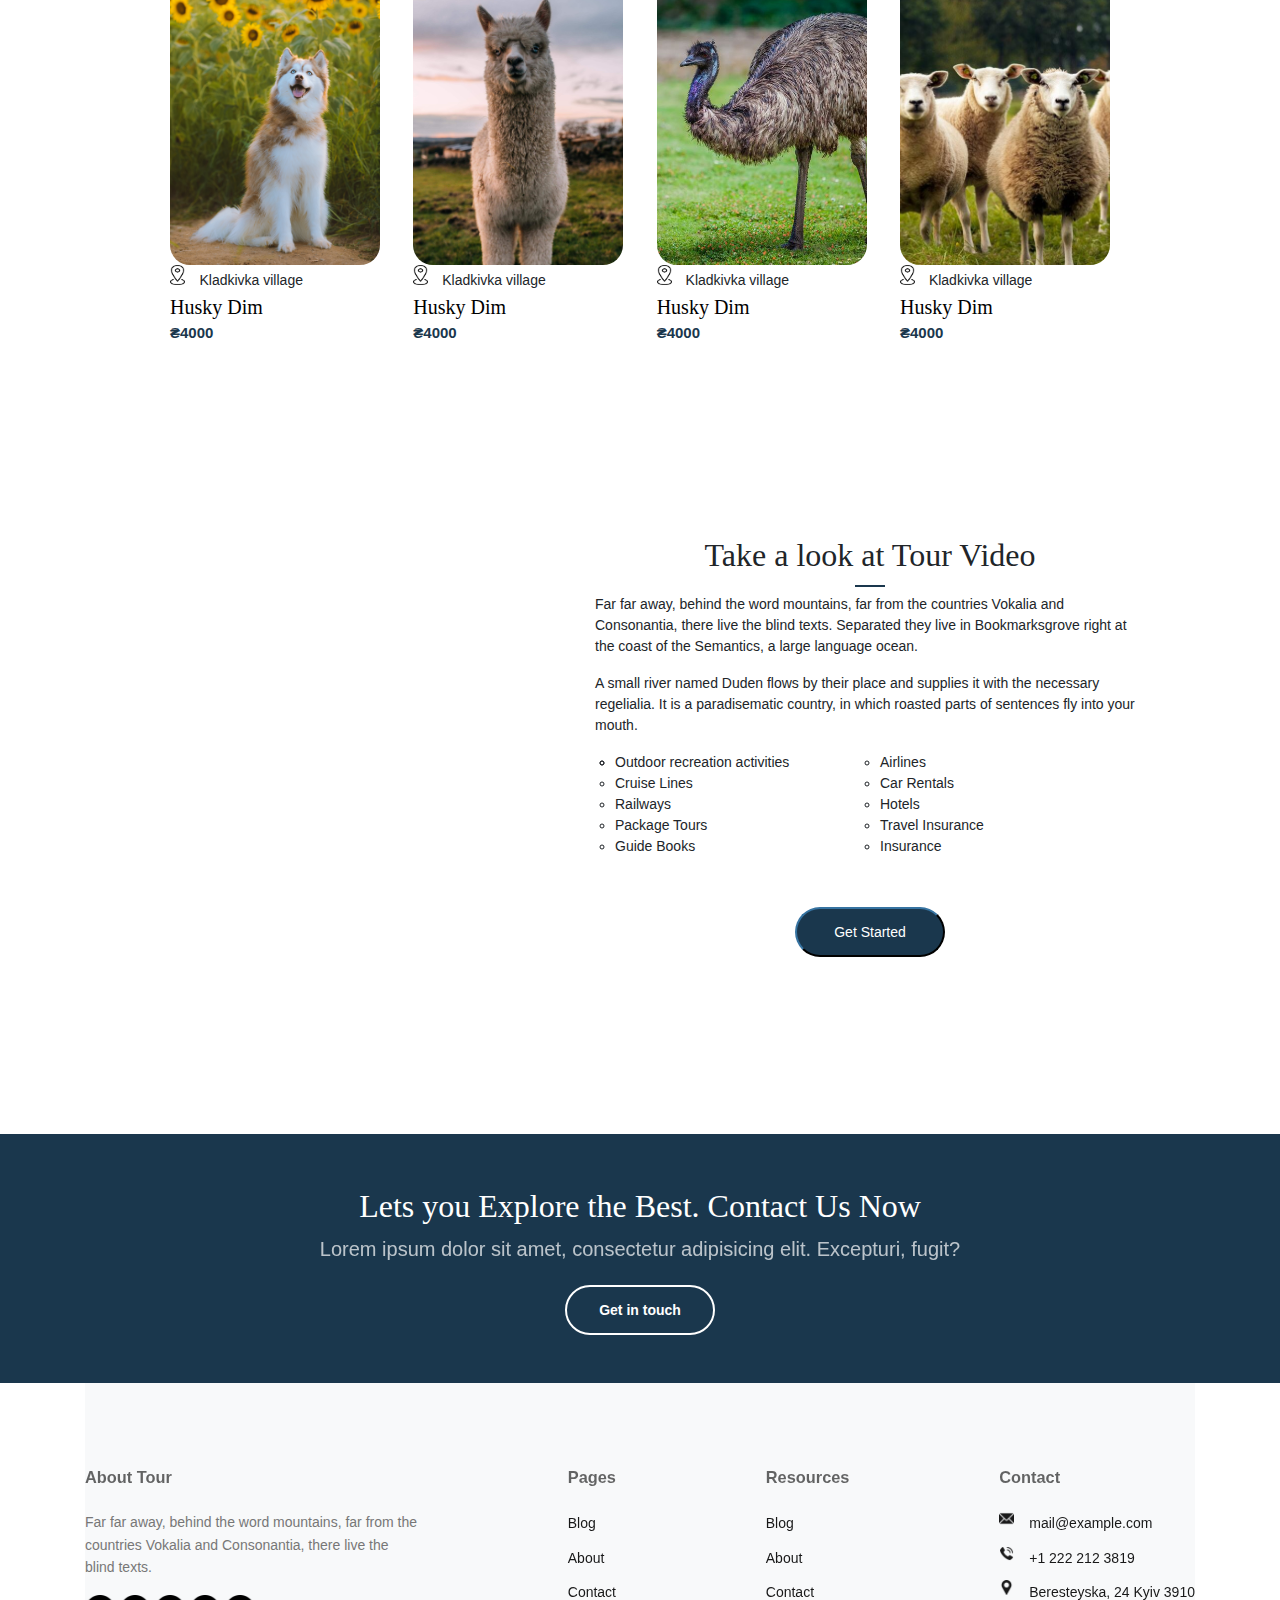
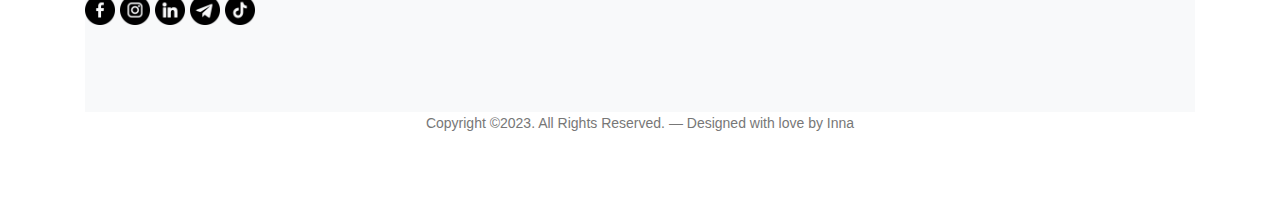
==== commit 4b31296a: "finished footer" ====
--- a/index.html
+++ b/index.html
@@ -233,11 +233,9 @@
                 <div class="discont-directions">
                     <div>
                         <div class="media1">
-                            <img class="promo-img" src="./images/husky.jfif">
+                            <div class="promo-img promo-img1"></div>
                             <span class="route">
-                                
-                                    <img class="mini-pin" src="./images/pin.png" alt="">
-                                
+                                <img class="mini-pin" src="./images/pin.png" alt="">
                                 <span>Kladkivka village</span>
                             </span>
                             <div class="attraction">
@@ -248,7 +246,7 @@
                     </div>
                     <div>
                         <div class="media1">
-                            <img class="promo-img" src="./images/husky.jfif">
+                            <div class="promo-img promo-img2" src="./images/alpaca-klein.jpg"></div>
                             <span class="route">
                                 <span class="pin">
                                     <img class="mini-pin" src="./images/pin.png" alt="">
@@ -263,7 +261,7 @@
                     </div>
                     <div>
                         <div class="media1">
-                            <img class="promo-img" src="./images/husky.jfif">
+                            <div class="promo-img promo-img3" src="./images/alpaca.jfif"></div>
                             <span class="route">
                                 <span class="pin">
                                     <img class="mini-pin" src="./images/pin.png" alt="">
@@ -278,7 +276,7 @@
                     </div>
                     <div>
                         <div class="media1">
-                            <img class="promo-img" src="./images/husky.jfif">
+                            <div class="promo-img promo-img4" src="./images/sheep.jpg"></div>
                             <span class="route">
                                 <span class="pin">
                                     <img class="mini-pin" src="./images/pin.png" alt="">
@@ -394,8 +392,10 @@
                 </div>
             </div>
         </div>
-        <div class="external-wrapper">
-
+        <div class="external-wrapper external-wrapper-white">
+            <div class="inner-wrapper">
+                <p class="copyright">Copyright ©2023. All Rights Reserved. — Designed with love by Inna</p>
+            </div>
         </div>
     </footer>
 </body>
--- a/style.css
+++ b/style.css
@@ -661,7 +661,29 @@
     height: 287px;
     width: 210px;
     border-radius: 20px;
-}
+    display: flex;
+    align-items: center;
+    background-position: center;
+    object-fit: cover;
+    background-size: cover;
+}
+
+.promo-img1 {
+background-image: url('./images/husky.jfif');
+}
+
+.promo-img2 {
+    background-image: url('./images/alpaca.jfif');
+}
+
+.promo-img3 {
+     background-image: url('./images/emu.jpg');
+}
+
+.promo-img4 {
+    background-image: url('./images/sheep.jpg');
+}
+
 
 .mini-pin {
     height: 20px;
@@ -790,10 +812,23 @@
 .footer-contacts-block {
     display: flex;
     justify-content: space-between;
+    padding: 80px 0;
+    line-height: 1.75;
+    font-size: 14px;
+    font-family: "Inter", sans-serif;
+    color: #000000;
+    font-weight: 400;
+    background: #f8f9fa;
 }
 
 .about-tour {
-    max-width: 35%;
+    max-width: 30%;
+}
+.about-tour p {
+    margin-bottom: 1rem;
+    line-height: 1.6;
+    color: #777777;
+
 }
 
 a .social-icon {
@@ -808,13 +843,55 @@
 .icon-line {
     list-style: none;
     display: flex;
-    
+    justify-content: start;
+}
+
+.pages {
+    display: flex;
+    flex-direction: column;
+    text-decoration: none;
+    
+}
+.pages a, .resources a {
+    text-decoration: none;
+    margin-bottom: 10px;
+    color: #000000;
+    opacity: 0.9;
+}
+
+.resources {
+    display: flex;
+    flex-direction: column;
+}
+
+.about-tour h3, .contact h3, .pages h3, .resources h3 {
+    margin-bottom: 20px;
+    color: #000;
+    opacity: 0.6;
+}
+
+.contact-item {
+    display: flex;
+    flex-direction: row;
+    margin-bottom: 10px;
+    opacity: 0.9;
 }
 
 .contact-item img {
     width: 15px;
     height: 15px;
-}
-
-
-
+    margin-right: 15px;
+}
+
+.copyright {
+    text-align: center;
+    padding-bottom: 70px;
+    font-family: "Inter", sans-serif;
+    font-size: 14px;
+    color: #777;
+    line-height: 1.6;
+    /* display: flex;
+    justify-content: center; */
+}
+
+
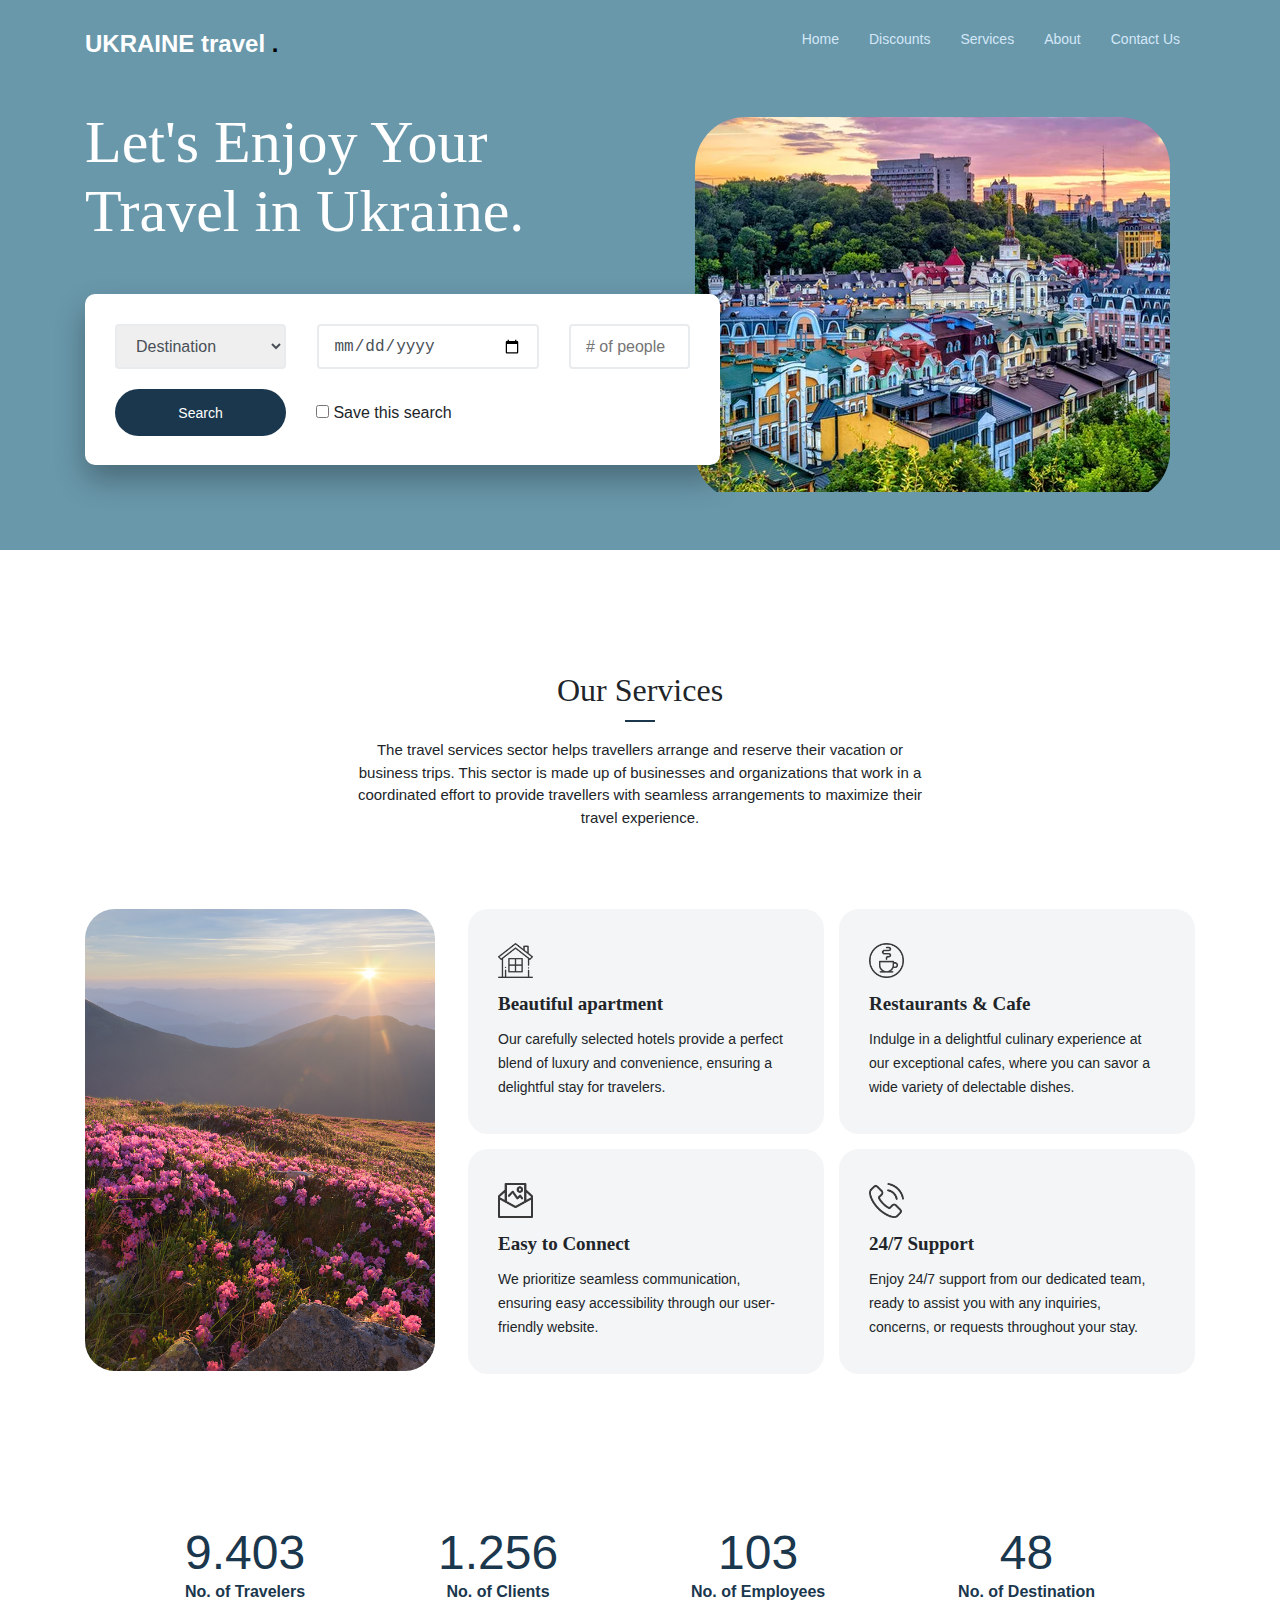
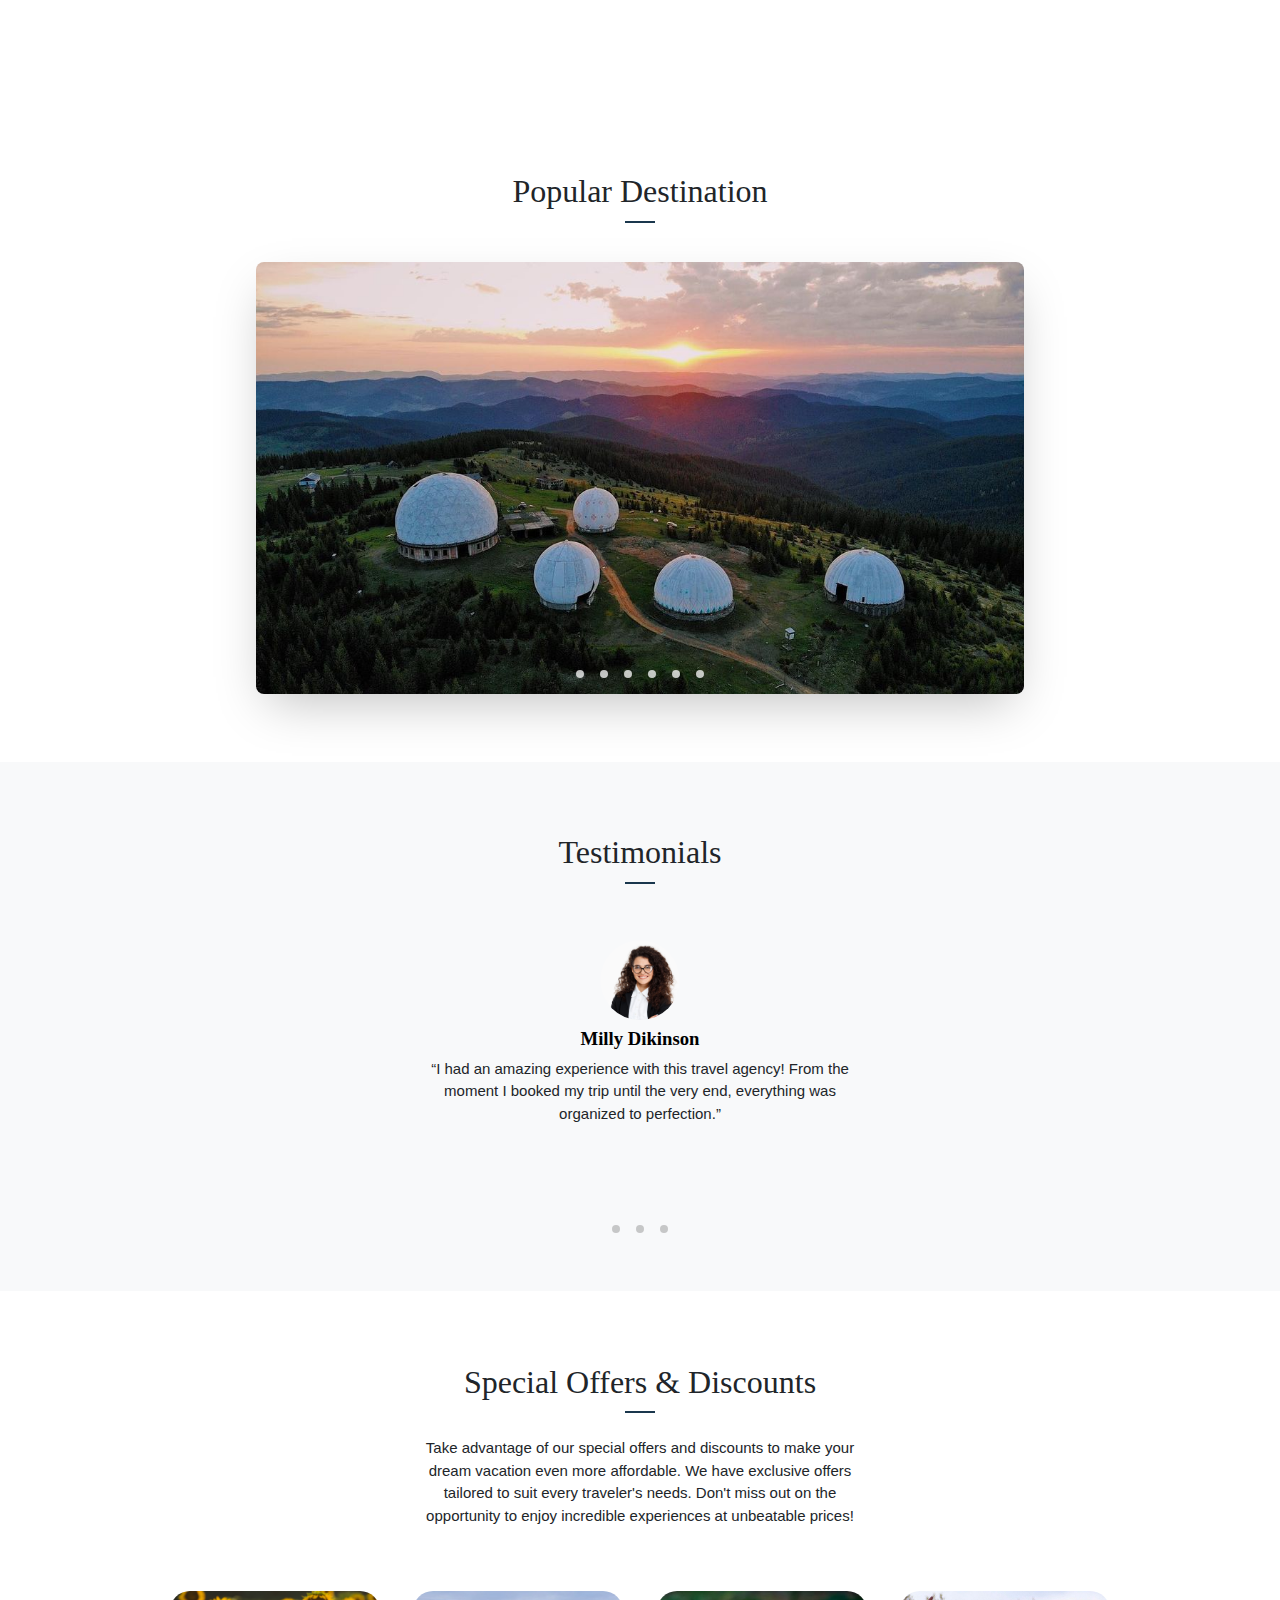
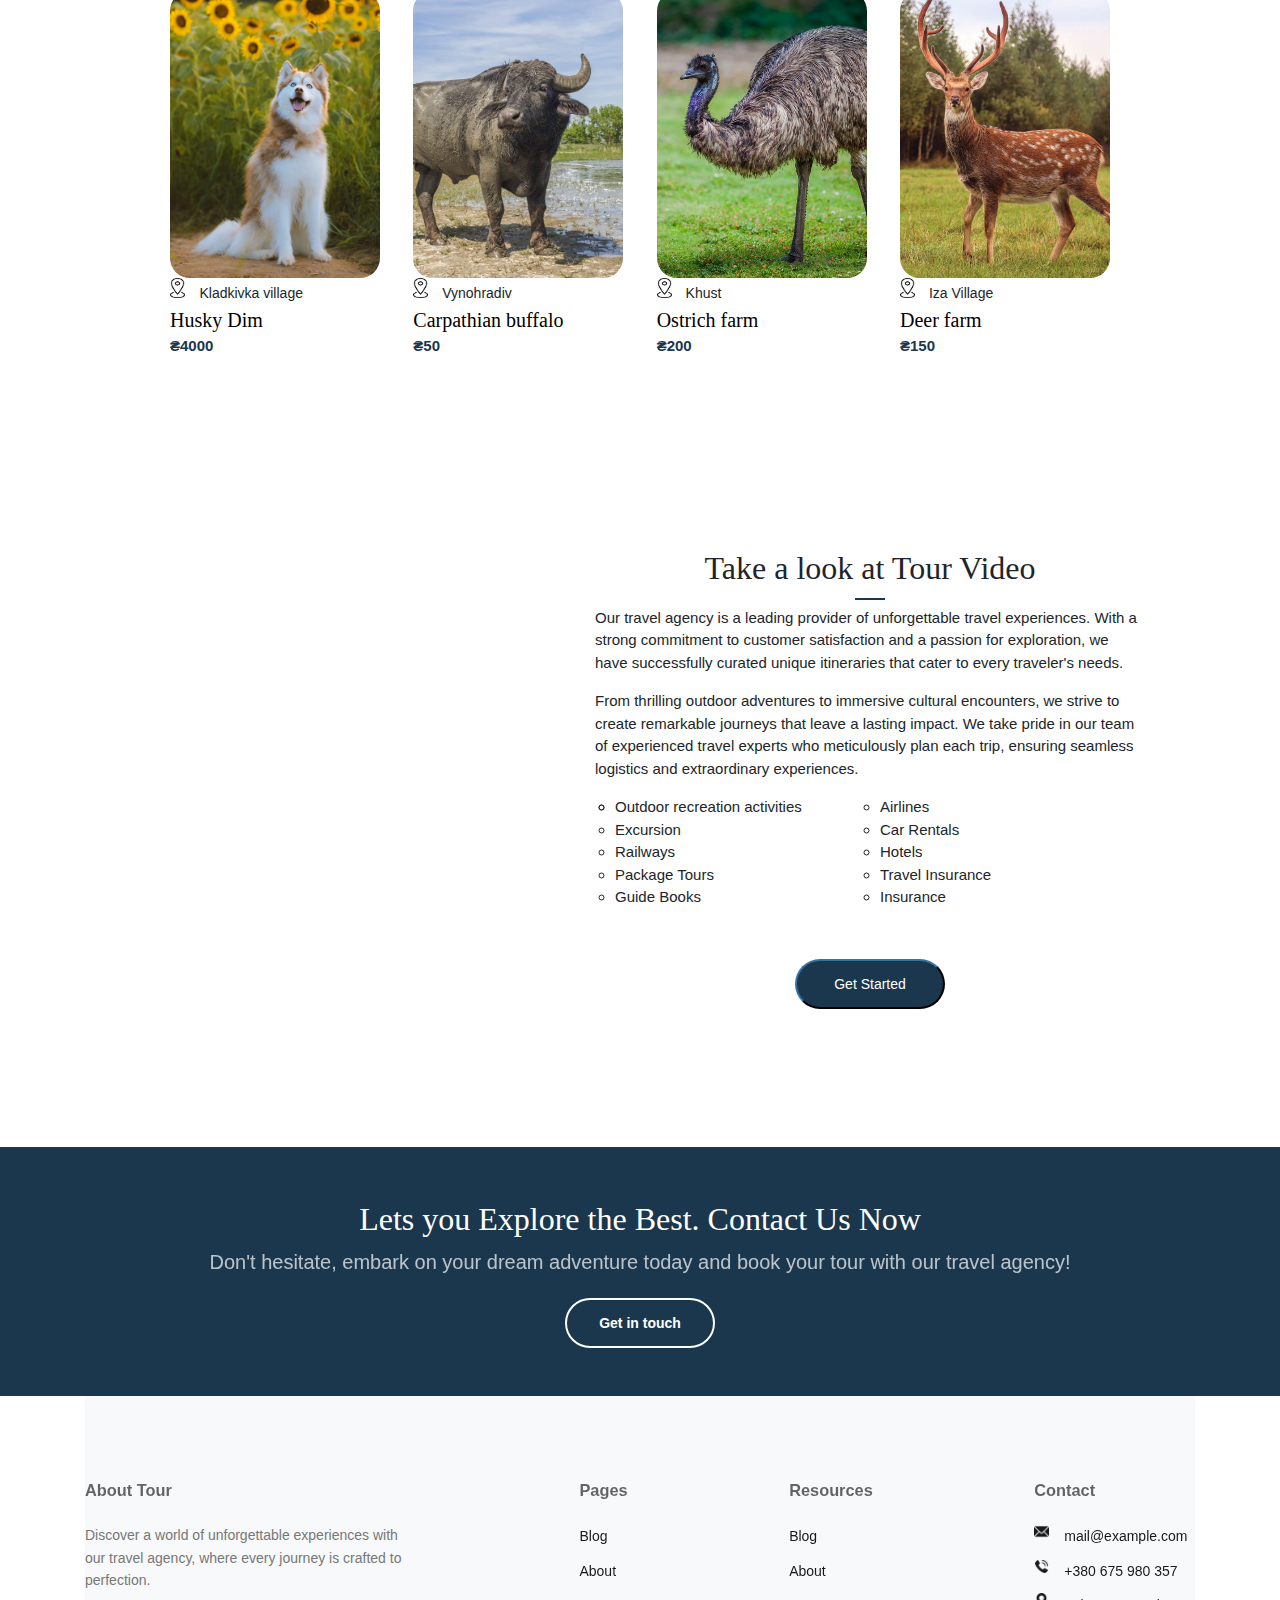
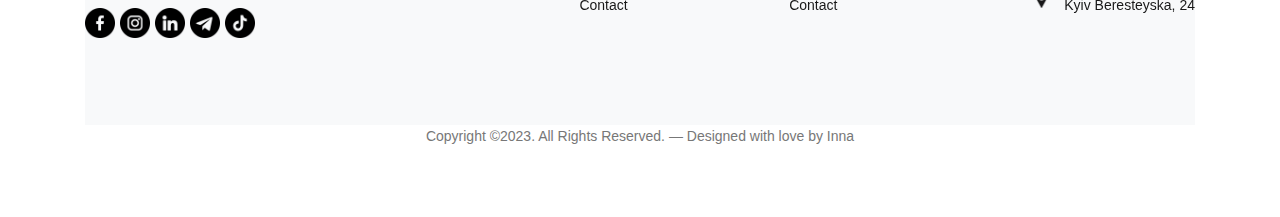
==== commit a7fbf03c: "finished setting content" ====
--- a/index.html
+++ b/index.html
@@ -35,7 +35,7 @@
             </div>
             <div class="search-form-and-image">
                 <div class="search-form">
-                    <h1>Let's Enjoy Your <br />Trip In Chernivtsi.</h1>
+                    <h1>Let's Enjoy Your <br />Travel in Ukraine.</h1>
                     <form>
                         <div class="travel-info">
                             <label for="city">
@@ -45,8 +45,8 @@
                                     <option value="Chernihiv">Chernihiv</option>
                                     <option value="Lviv">Lviv</option>
                                     <option value="Odesa">Odesa</option>
-                                    <option value="Yaremvhe">Yaremvhe</option>
-                                    <option value="Chernivci">Chernivci</option>
+                                    <option value="Yaremсhe">Yaremсhe</option>
+                                    <option value="Chernivtsi">Chernivtsi</option>
                                     <option value="Yalta" disabled>Yalta</option>
                                 </select>
                             </label>
@@ -63,7 +63,7 @@
                     </form>
                 </div>
                 <div class="city-images">
-                    <img src="./images/chernivtsy.jpg">
+                    <img src="./images/kyiv.jpg">
                 </div>
             </div>
         </header>        
@@ -73,39 +73,40 @@
             <div class="services-header">
                 <h2>Our Services</h2>
                 <p>
-                    Far far away, behind the word mountains, far from the countries Vokalia and Consonantia, there live the blind texts. Separated they live in Bookmarksgrove right at the coast of the Semantics, a large language ocean.
+                    The travel services sector helps travellers arrange and reserve their vacation or business trips. This sector is made up of businesses and organizations that work in a coordinated effort to provide travellers with seamless arrangements to maximize their travel experience.
                 </p> 
             </div>
             <div class="services">
                 <div class="city-images-promo">
-                    <img src="./images/carpathians.jpg">
+                    <img src="./images/flowering.jpg">
                 </div>
                 <div class="main-servisec">
                     <div class="favor">
                         <img class="mini-img" src="./images/home.png">
-                        <h3>Beautiful Condo</h3>
+                        <h3>Beautiful apartment</h3>
                         <p>
-                            Even the all-powerful Pointing has no control about the blind texts.
+                            Our carefully selected hotels provide a perfect blend of luxury and convenience, ensuring a delightful stay for travelers.
                         </p>
                     </div>
                     <div class="favor">
                         <img class="mini-img" src="./images/mail.png">
                         <h3>Easy to Connect</h3>
                         <p>
-                            Even the all-powerful Pointing has no control about the blind texts.</p>
+                            We prioritize seamless communication, ensuring easy accessibility through our user-friendly website.
+                        </p>
                     </div>
                     <div class="favor">
                         <img class="mini-img" src="./images/cafe.png">
                         <h3>Restaurants & Cafe</h3>
                         <p>
-                            Even the all-powerful Pointing has no control about the blind texts.
+                            Indulge in a delightful culinary experience at our exceptional cafes, where you can savor a wide variety of delectable dishes.
                         </p>   
                     </div>
                     <div class="favor">
                         <img class="mini-img" src="./images/phone-call.png">
                         <h3>24/7 Support</h3>
                         <p>
-                            Even the all-powerful Pointing has no control about the blind texts.
+                            Enjoy 24/7 support from our dedicated team, ready to assist you with any inquiries, concerns, or requests throughout your stay.
                         </p>   
                     </div>                        
                 </div>
@@ -115,7 +116,7 @@
                     <span class="numeric">
                         9.403
                     </span>
-                    <div class="statistic-name">No. of Travels</div>
+                    <div class="statistic-name">No. of Travelers</div>
                 </div>
                 <div class="counter-details">
                     <span class="numeric">
@@ -149,33 +150,33 @@
                                     </div>
                             </div>
                             <div class="card card-radonove-ozero" id="slider-item-2">
-                                    <h3>Padonove ozero</h3>
+                                    <h3>Radonove ozero</h3>
                                     <div class="intro">
                                         <p>The radon lake is located on the site of a flooded granite quarry, which lies near the village of Mihiia, on the territory of the landscape park "Granite-Steppe Pobuzhzhia". The waters of the lake are very clean and transparent, enriched with radon gas, which in small quantities is very useful for the body.</p>
                                     </div>
                             </div>
                             <div class="card card-shenborn" id="slider-item-3">
-                                <h3>Shenborn</h3>
-                                    <div class="intro">
-                                        <p>Is the largest lake in the Carpathian Mountains of Ukraine. It is located in Mizhhiria Raion, Zakarpattia Oblast, not far from the village of Synevyr Poliana. It is part of the National natural preserve "Synevyr", which was established in 1989. Scientists estimate that the lake formed about ten thousand years ago..</p>
+                                <h3>Sherborn Castle</h3>
+                                    <div class="intro">
+                                        <p>Sherborn Castle is a captivating example of medieval architecture in Ukraine, nestled in a picturesque setting. With its grandeur and historical significance, the castle bears witness to centuries of history etched in every stone and ruined fortress. Join us in opening a window to the past and indulge in an unforgettable experience of exploring Sherborn Castle.</p>
                                     </div>
                             </div>
                             <div class="card card-synevir" id="slider-item-4">
-                                <h3>Synevir2</h3>
-                                    <div class="intro">
-                                        <p>22Is the largest lake in the Carpathian Mountains of Ukraine. It is located in Mizhhiria Raion, Zakarpattia Oblast, not far from the village of Synevyr Poliana. It is part of the National natural preserve "Synevyr", which was established in 1989. Scientists estimate that the lake formed about ten thousand years ago..</p>
+                                <h3>Synevyr</h3>
+                                    <div class="intro">
+                                        <p>Is the largest lake in the Carpathian Mountains of Ukraine. It is located in Mizhhiria Raion, Zakarpattia Oblast, not far from the village of Synevyr Poliana. It is part of the National natural preserve "Synevyr", which was established in 1989. Scientists estimate that the lake formed about ten thousand years ago.</p>
                                     </div>
                             </div>
                             <div class="card card-zamok-radomishl" id="slider-item-5">
-                                <h3>Zamok-Radomyshl</h3>
-                                    <div class="intro">
-                                        <p>33Is the largest lake in the Carpathian Mountains of Ukraine. It is located in Mizhhiria Raion, Zakarpattia Oblast, not far from the village of Synevyr Poliana. It is part of the National natural preserve "Synevyr", which was established in 1989. Scientists estimate that the lake formed about ten thousand years ago..</p>
+                                <h3>Radomysl Castle</h3>
+                                    <div class="intro">
+                                        <p>Radomysl Castle is a remarkable testament to Ukraine's rich history, showcasing a harmonious blend of architectural styles. Nestled amidst lush greenery, the castle exudes an aura of mystique and invites visitors to embark on a journey through time. Discover the secrets of Radomysl Castle, where every stone tells a story, and immerse yourself in an enchanting exploration of Ukraine's cultural heritage.</p>
                                     </div>
                             </div>
                             <div class="card card-sofiyivka" id="slider-item-6">
-                                <h3>Sofiyivka</h3>
-                                    <div class="intro">
-                                        <p>44Is the largest lake in the Carpathian Mountains of Ukraine. It is located in Mizhhiria Raion, Zakarpattia Oblast, not far from the village of Synevyr Poliana. It is part of the National natural preserve "Synevyr", which was established in 1989. Scientists estimate that the lake formed about ten thousand years ago..</p>
+                                <h3>Sofiyivka Arboretum </h3>
+                                    <div class="intro">
+                                        <p>Sofiyivka Arboretum is a breathtaking sanctuary of natural beauty, where lush gardens, serene lakes, and majestic trees create a captivating atmosphere. This botanical paradise offers a haven for nature lovers, with its picturesque landscapes and meticulously designed pathways. Lose yourself in the enchanting world of Sofiyivka, where tranquility and elegance intertwine, leaving visitors spellbound by its timeless charm.</p>
                                     </div>
                             </div>
                         </div>
@@ -201,17 +202,17 @@
                         <div class="response" id="response-item-1">
                             <img src="./images/person_1.jpg" alt="response">
                             <h3>Milly Dikinson</h3>
-                            <p class="size14">“There live the blind texts. Separated they live in Bookmarksgrove right at the coast of the Semantics, a large language ocean.”</p>
+                            <p class="size15">“I had an amazing experience with this travel agency! From the moment I booked my trip until the very end, everything was organized to perfection.”</p>
                         </div>
                         <div class="response" id="response-item-2">
                             <img src="./images/person_2.jpg" alt="response2">
                             <h3>Luke Karpen</h3>
-                            <p class="size14">“There live the blind texts. Separated they live in Bookmarksgrove right at the coast of the Semantics, a large language ocean.”</p>                                
+                            <p class="size15">“I can't say enough good things about this travel agency. They went above and beyond to ensure that my vacation was everything I dreamed of. This agency truly knows how to deliver an outstanding travel experience!”</p>                                
                         </div>
                         <div class="response" id="response-item-3">
                             <img src="./images/person_3.jpg" alt="response3">
                             <h3>Alison Niklson</h3>
-                            <p class="size14">“There live the blind texts. Separated they live in Bookmarksgrove right at the coast of the Semantics, a large language ocean.”</p>                                
+                            <p class="size15">“I recently went on a trip organized by this travel agency, and it exceeded all my expectations. The attention to detail was remarkable, and they took care of every aspect of my journey.”</p>                                
                         </div>
                     </div>
                 </div>
@@ -228,7 +229,7 @@
             <div class="discounts-and-offers">
                 <div class="discount-title">
                     <h2>Special Offers & Discounts</h2>
-                    <p class="size14">Far far away, behind the word mountains, far from the countries Vokalia and Consonantia, there live the blind texts. Separated they live in Bookmarksgrove right at the coast of the Semantics, a large language ocean.</p>
+                    <p class="size15">Take advantage of our special offers and discounts to make your dream vacation even more affordable. We have exclusive offers tailored to suit every traveler's needs. Don't miss out on the opportunity to enjoy incredible experiences at unbeatable prices!</p>
                 </div>
                 <div class="discont-directions">
                     <div>
@@ -246,46 +247,46 @@
                     </div>
                     <div>
                         <div class="media1">
-                            <div class="promo-img promo-img2" src="./images/alpaca-klein.jpg"></div>
+                            <div class="promo-img promo-img2"></div>
                             <span class="route">
                                 <span class="pin">
                                     <img class="mini-pin" src="./images/pin.png" alt="">
                                 </span>
-                                <span>Kladkivka village</span>
+                                <span>Vynohradiv</span>
                             </span>
                             <div class="attraction">
-                                <div class="attraction-name">Husky Dim</div>
-                                <div class="price">₴4000</div>
+                                <div class="attraction-name">Carpathian buffalo</div>
+                                <div class="price">₴50</div>
                             </div>
                         </div>
                     </div>
                     <div>
                         <div class="media1">
-                            <div class="promo-img promo-img3" src="./images/alpaca.jfif"></div>
+                            <div class="promo-img promo-img3"></div>
                             <span class="route">
                                 <span class="pin">
                                     <img class="mini-pin" src="./images/pin.png" alt="">
                                 </span>
-                                <span>Kladkivka village</span>
+                                <span>Khust</span>
                             </span>
                             <div class="attraction">
-                                <div class="attraction-name">Husky Dim</div>
-                                <div class="price">₴4000</div>
+                                <div class="attraction-name">Ostrich farm</div>
+                                <div class="price">₴200</div>
                             </div>
                         </div>
                     </div>
                     <div>
                         <div class="media1">
-                            <div class="promo-img promo-img4" src="./images/sheep.jpg"></div>
+                            <div class="promo-img promo-img4"></div>
                             <span class="route">
                                 <span class="pin">
                                     <img class="mini-pin" src="./images/pin.png" alt="">
                                 </span>
-                                <span>Kladkivka village</span>
+                                <span>Iza Village</span>
                             </span>
                             <div class="attraction">
-                                <div class="attraction-name">Husky Dim</div>
-                                <div class="price">₴4000</div>
+                                <div class="attraction-name">Deer farm</div>
+                                <div class="price">₴150</div>
                             </div>
                         </div>
                     </div>
@@ -298,11 +299,11 @@
                 </div>
                 <div class="tour-info">
                     <h2>Take a look at Tour Video</h2>
-                    <p class="size14">Far far away, behind the word mountains, far from the countries Vokalia and Consonantia, there live the blind texts. Separated they live in Bookmarksgrove right at the coast of the Semantics, a large language ocean.</p>
-                    <p class="size14">A small river named Duden flows by their place and supplies it with the necessary regelialia. It is a paradisematic country, in which roasted parts of sentences fly into your mouth.</p>
-                    <ul class="size14">
+                    <p class="size15">Our travel agency is a leading provider of unforgettable travel experiences. With a strong commitment to customer satisfaction and a passion for exploration, we have successfully curated unique itineraries that cater to every traveler's needs.</p>
+                    <p class="size15">From thrilling outdoor adventures to immersive cultural encounters, we strive to create remarkable journeys that leave a lasting impact. We take pride in our team of experienced travel experts who meticulously plan each trip, ensuring seamless logistics and extraordinary experiences.</p>
+                    <ul class="size15">
                         <li>Outdoor recreation activities</li>
-                        <li>Cruise Lines</li>
+                        <li>Excursion</li>
                         <li>Railways</li>
                         <li>Package Tours</li>
                         <li>Guide Books</li>
@@ -322,7 +323,7 @@
             <div class="inner-wrapper-footer">
                 <div class="footer-title">
                     <h2>Lets you Explore the Best. Contact Us Now</h2>
-                    <p>Lorem ipsum dolor sit amet, consectetur adipisicing elit. Excepturi, fugit?</p>
+                    <p>Don't hesitate, embark on your dream adventure today and book your tour with our travel agency!</p>
                     <div><button class="touch">Get in touch</button></div>
                 </div>
             </div>
@@ -331,7 +332,7 @@
             <div class="inner-wrapper footer-contacts-block">
                 <div class="about-tour">
                     <h3>About Tour</h3>
-                    <p>Far far away, behind the word mountains, far from the countries Vokalia and Consonantia, there live the blind texts.</p>
+                    <p>Discover a world of unforgettable experiences with our travel agency, where every journey is crafted to perfection.</p>
                     <div class="list-social-media">
                        <ul class="icon-line">
                         <li>
@@ -382,11 +383,11 @@
                     </div>
                     <div class="contact-item">
                         <img src="./images/telephone-call.png" alt="">
-                        <p>+1 222 212 3819</p>
+                        <p>+380 675 980 357</p>
                     </div>
                     <div class="contact-item">
                         <img src="./images/pin_icon.png" alt="">
-                        <p>Beresteyska, 24 Kyiv 3910</p>
+                        <p>Kyiv Beresteyska, 24 </p>
                     </div>
 
                 </div>
--- a/style.css
+++ b/style.css
@@ -176,7 +176,7 @@
     overflow: hidden;
     width: 580px;
     height: 384px;
-    transform: translate(-20px, 30px);
+    transform: translate(-25px, 9px);
 }
 
 h1 {
@@ -218,16 +218,15 @@
 }
 
 .services-header p {
-    font-size: 14px;
+    font-size: 15px;
     font-weight: 400;
     line-height: 1.5;
     color: #212529;
-    width: 540px;
+    width: 570px;
     margin: 0 auto;
-    margin-top: 30px;
-    font-family: "Inter", sans-serif;
-}
-
+    margin-top: 10px;
+    font-family: "Inter", sans-serif;
+}
 
 .services {
     display: flex;
@@ -246,12 +245,8 @@
 }
 
 .main-servisec{
-    /* display: flex;
-    flex-wrap: wrap; */
     column-count: 2;
     column-gap: 0;
-    /* height: 465px;
-    width: 742px; */
 }
 
 .favor {
@@ -272,14 +267,17 @@
 }
 
 .mini-img {
-    height: 50px;
-    width: 50px;
+    height: 35px;
+    width: 35px;
     filter: contrast(0.55); 
+    margin-bottom: 10px;
+    
 }
 
 .favor h3 {
     font-size: 19px;
     font-weight: 700;
+    font-family: "Source Serif Pro", serif;
 }
 
 .favor p {
@@ -300,17 +298,6 @@
     color: rgb(33, 37, 41);
     text-align: center;
 }
-/* .pop-destination h2::before {
-    display: block;
-    content: "";
-    width: 30px;
-    height: 2px;
-    position: absolute;
-    left: 50%;
-    top: 50px;
-    background-color: #1A374D;
-    transform: translateX(-50%);
-} */
 
 .counter-line {
     display: flex;
@@ -438,7 +425,6 @@
 }
 
 .card h3 {
-    
     display: none;
 }
 
@@ -460,10 +446,9 @@
 }
 .intro p {
     color: white;
-    margin: 70px;
-    padding: 10px;
+    margin: 60px 60px 30px 60px;
     font-size: 25px;
-    line-height: 35px;
+    line-height: 1.25;
     text-align: center;
     z-index: 2;
 }
@@ -483,7 +468,7 @@
     display: block;
     position: absolute;
     font-size: 40px;
-    margin-top: 50px;
+    margin: 50px 0 20px 0;
     color: white;
     z-index: 2;
 }
@@ -603,6 +588,7 @@
 .slider-response:hover {
     cursor: pointer;
 }
+
 /*Special Offers & Discounts*/
 
 .discounts-and-offers {
@@ -620,8 +606,8 @@
     margin-bottom: 3rem;
 }
 
-.size14 {
-    font-size: 14px;
+.size15 {
+    font-size: 15px;
     font-family: "Inter", sans-serif;
     color: #212529;
     margin-top: 0;
@@ -673,7 +659,7 @@
 }
 
 .promo-img2 {
-    background-image: url('./images/alpaca.jfif');
+    background-image: url('./images/buffalo.jpg');
 }
 
 .promo-img3 {
@@ -681,7 +667,7 @@
 }
 
 .promo-img4 {
-    background-image: url('./images/sheep.jpg');
+    background-image: url('./images/deer.jpg');
 }
 
 
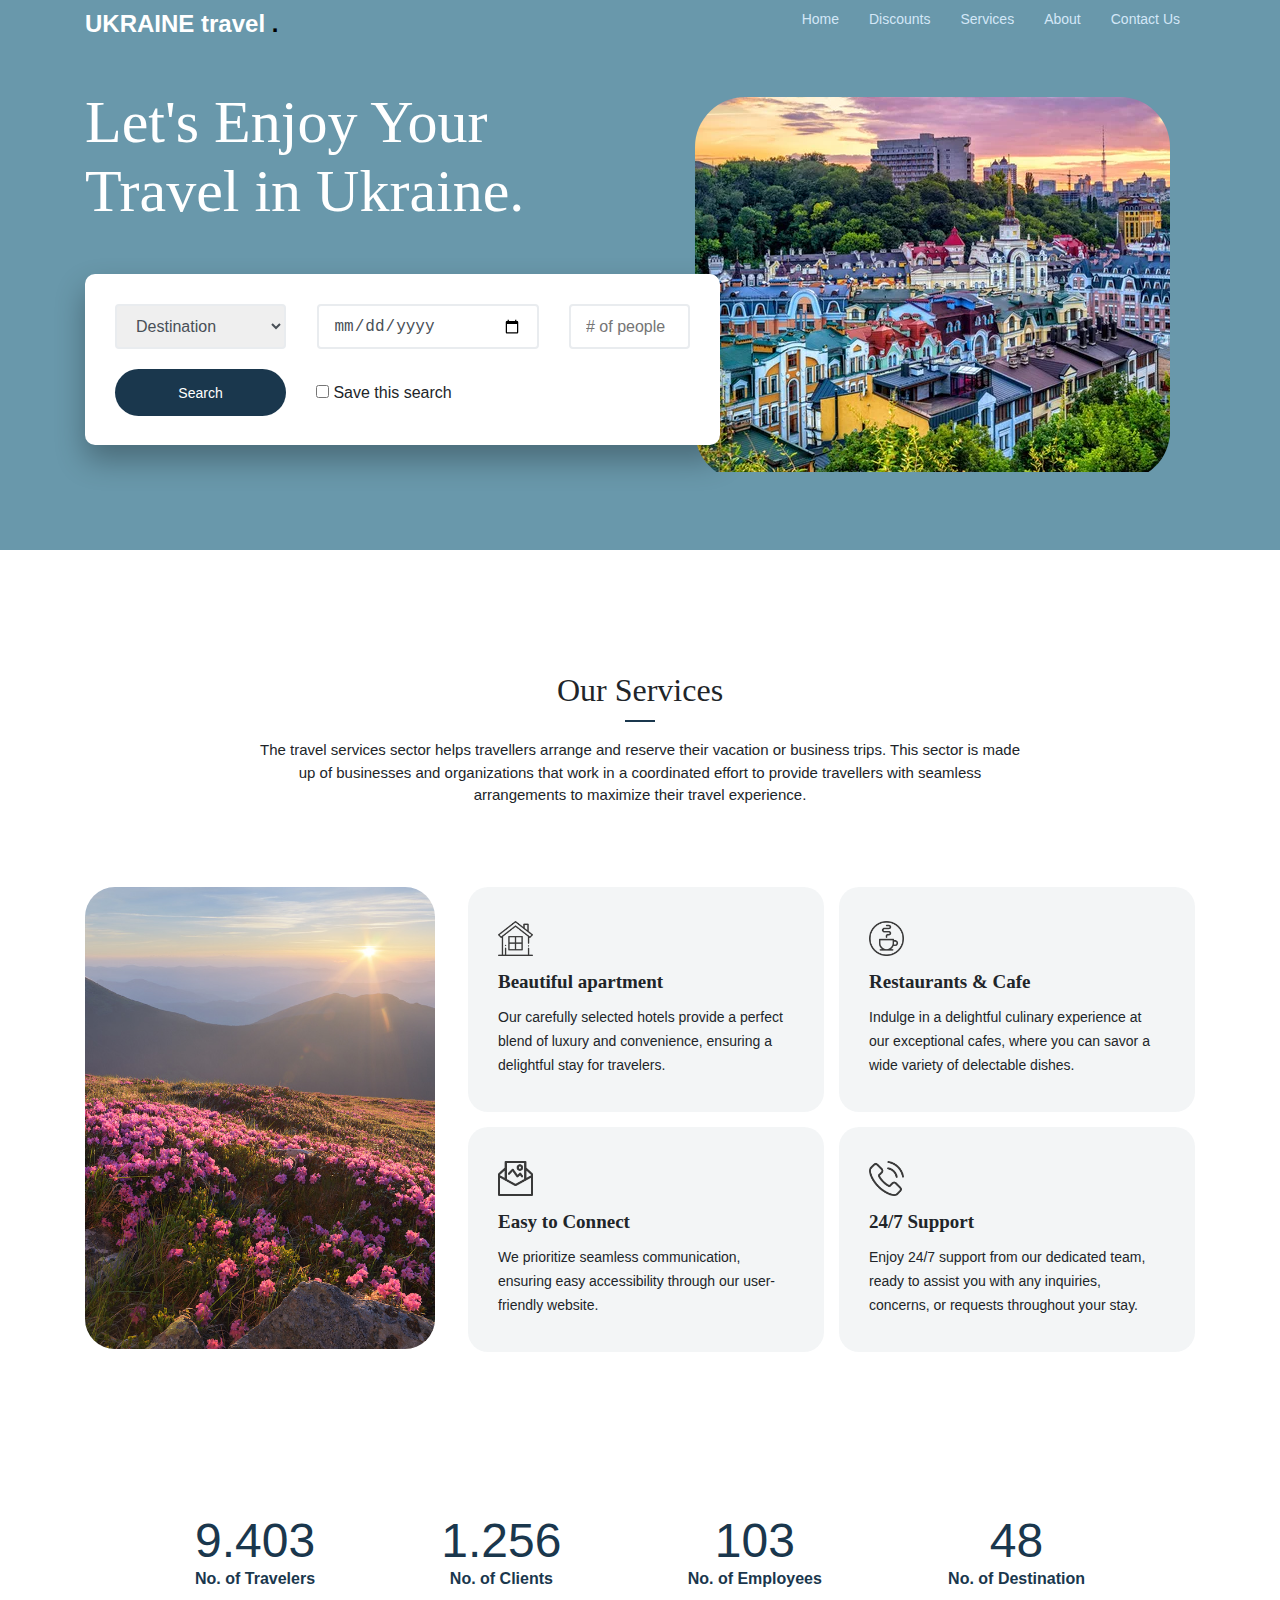
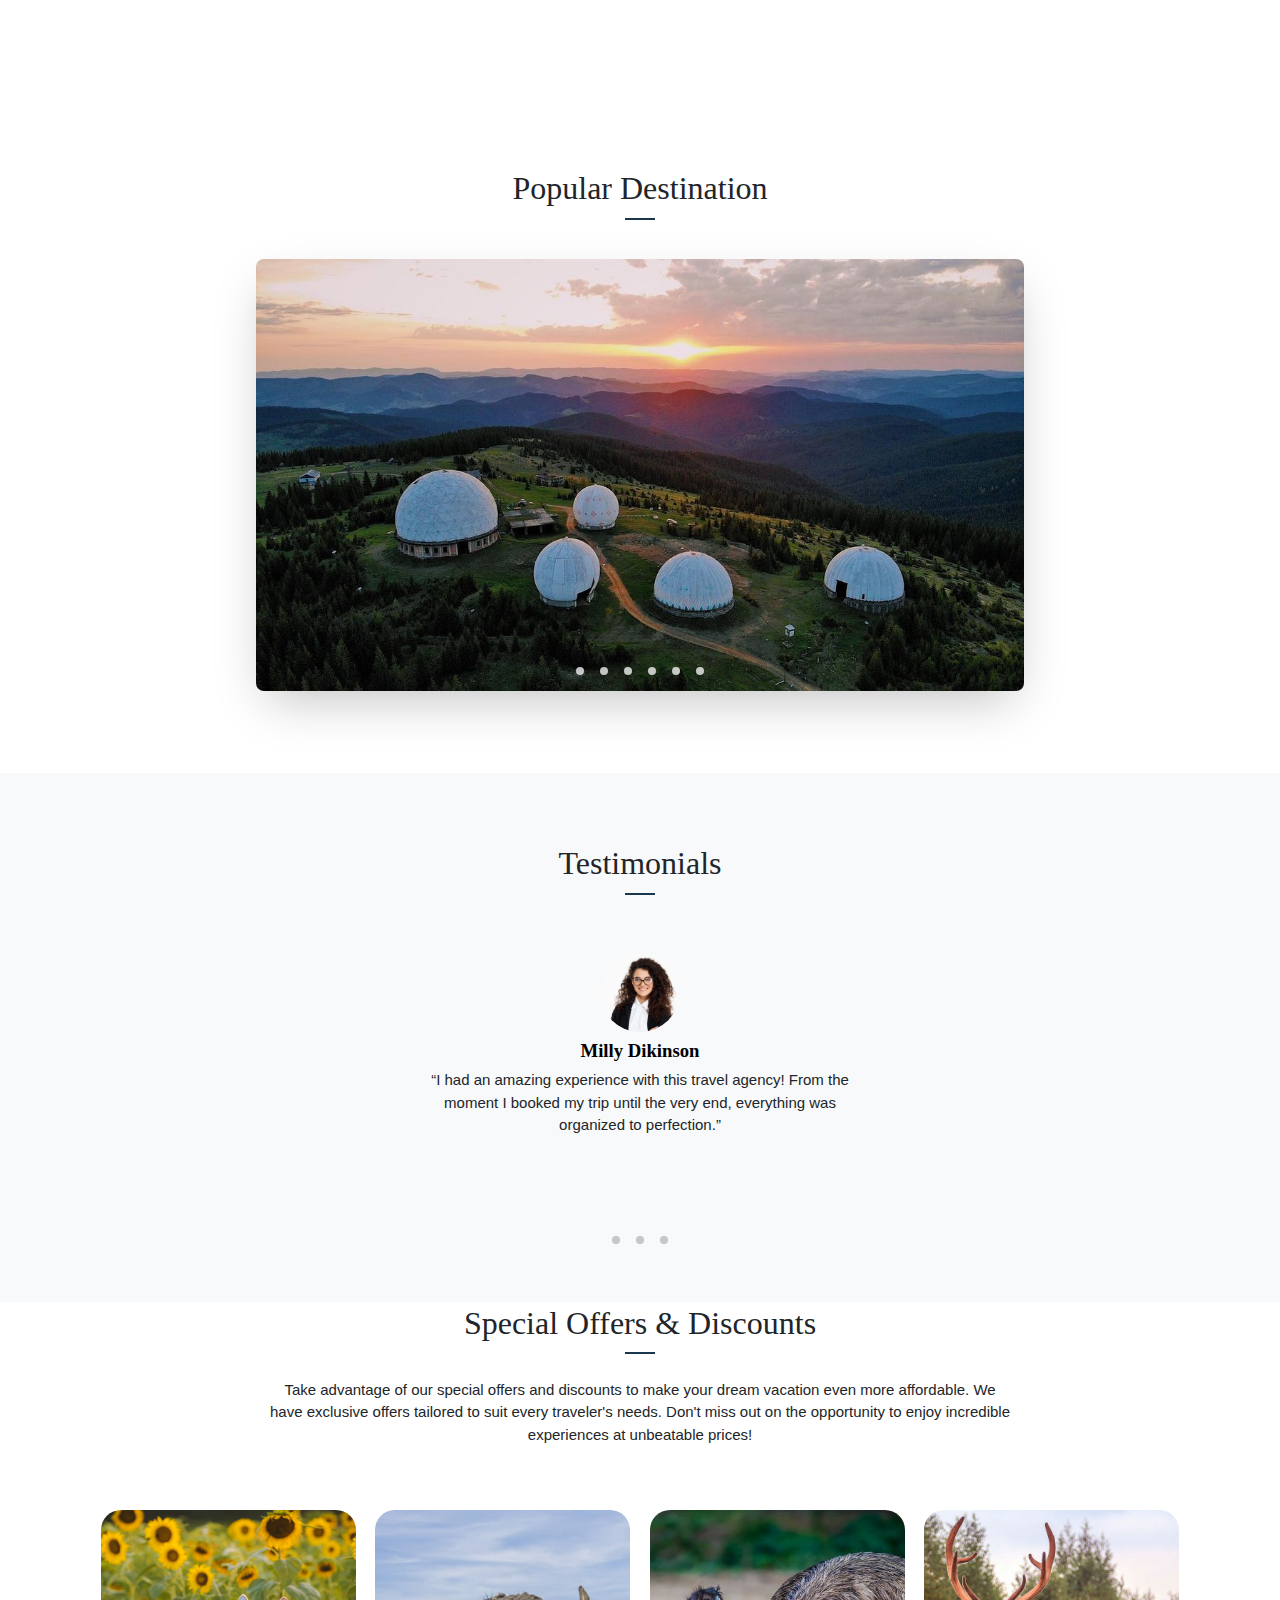
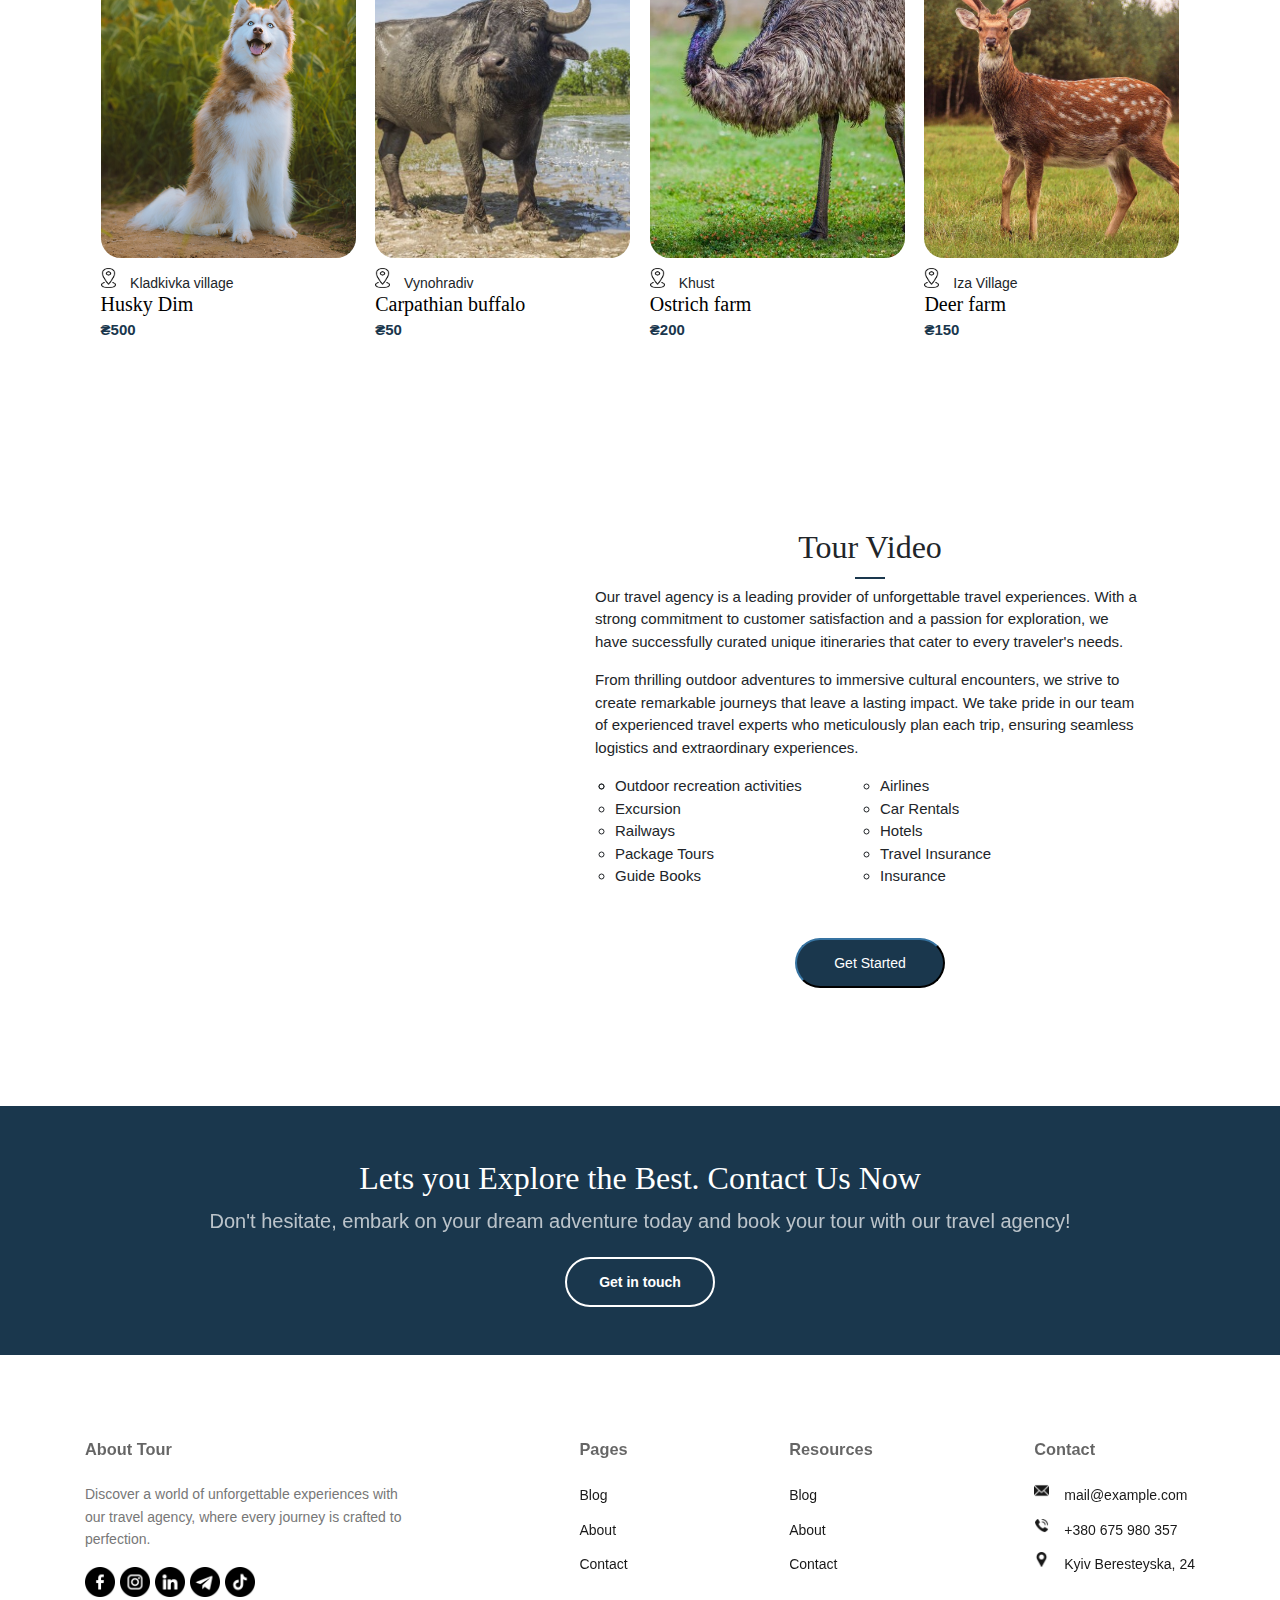
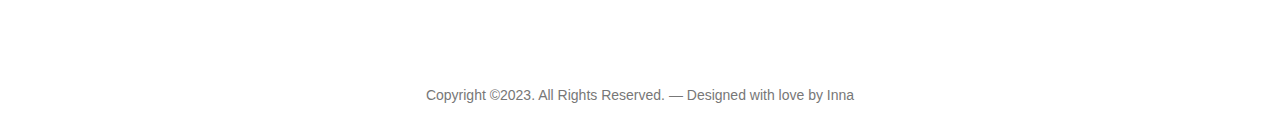
==== commit 49dae771: "start doing adaptivity" ====
--- a/index.html
+++ b/index.html
@@ -241,7 +241,7 @@
                             </span>
                             <div class="attraction">
                                 <div class="attraction-name">Husky Dim</div>
-                                <div class="price">₴4000</div>
+                                <div class="price">₴500</div>
                             </div>
                         </div>
                     </div>
@@ -298,7 +298,7 @@
                     <iframe src="https://www.youtube.com/embed/qOhk7YyxXQ4" title="YouTube video player" frameborder="0" allow="accelerometer; autoplay; clipboard-write; encrypted-media; gyroscope; picture-in-picture; web-share" allowfullscreen></iframe>
                 </div>
                 <div class="tour-info">
-                    <h2>Take a look at Tour Video</h2>
+                    <h2>Tour Video</h2>
                     <p class="size15">Our travel agency is a leading provider of unforgettable travel experiences. With a strong commitment to customer satisfaction and a passion for exploration, we have successfully curated unique itineraries that cater to every traveler's needs.</p>
                     <p class="size15">From thrilling outdoor adventures to immersive cultural encounters, we strive to create remarkable journeys that leave a lasting impact. We take pride in our team of experienced travel experts who meticulously plan each trip, ensuring seamless logistics and extraordinary experiences.</p>
                     <ul class="size15">
--- a/style.css
+++ b/style.css
@@ -18,8 +18,9 @@
 
 .inner-wrapper {
     margin: 0 auto;
-    max-width: 1110px;
+    max-width: 1170px;
     position:relative;
+    padding: 0 30px;
     
 }
 
@@ -222,7 +223,7 @@
     font-weight: 400;
     line-height: 1.5;
     color: #212529;
-    width: 570px;
+    max-width: 70%;
     margin: 0 auto;
     margin-top: 10px;
     font-family: "Inter", sans-serif;
@@ -231,6 +232,7 @@
 .services {
     display: flex;
     justify-content: space-between;
+    /* flex-wrap: wrap; */
     height: 465px;
     margin-top: 80px;
 }
@@ -247,6 +249,7 @@
 .main-servisec{
     column-count: 2;
     column-gap: 0;
+    
 }
 
 .favor {
@@ -287,10 +290,10 @@
 }
 
 .pop-destination {
-    height: 611px;
-    width: 1110px;
     margin-top: 80px;
     position: relative;
+    padding-bottom: 50px;
+
 }
 .pop-destination h2 {
     font-size: 32px;
@@ -308,6 +311,7 @@
     font-weight: 300;
     color: #1A374D;
     line-height: 1.2;
+    flex-wrap: wrap;
 }
 
 .counter-details {
@@ -315,6 +319,7 @@
     flex-direction: column;
     align-items: center;
     justify-content: center;
+    padding: 10px;
 }
 
 .numeric {
@@ -592,12 +597,12 @@
 /*Special Offers & Discounts*/
 
 .discounts-and-offers {
-    padding: 70px;
+    padding: 0 0 70px;
 }
 
 .discount-title {
     text-align: center;
-    max-width: 50%;
+    max-width: 70%;
     padding: 0 15px;
     display: flex; 
     flex-direction: column;
@@ -624,15 +629,19 @@
 
 .discont-directions {
     display: flex;
-    justify-content: space-between;
+    justify-content: space-evenly;
     flex-direction: row;
+    flex-wrap: wrap;
 }
 .media1 {
-    padding: 0 15px;
+    padding: 0 4px;
     line-height: 1.5;
     font-family: "Inter", sans-serif;
+    margin-bottom: 15px;
 }
 .route {
+    display: block;
+    margin-top: 10px;
     width: 210px;
     height: 21px;
 }
@@ -644,8 +653,8 @@
 }
 
 .promo-img {
-    height: 287px;
-    width: 210px;
+    height: 348px;
+    width: 255px;
     border-radius: 20px;
     display: flex;
     align-items: center;
@@ -695,13 +704,14 @@
 .tour-video-title {
     display: flex;
     flex-direction: row;
-    margin: 50px 0;
+    margin: 30px 0;
     
 }
 
 .promo-video iframe {
     height: 615px;
     width: 460px;
+    border-radius: 50px;
 }
 
 .tour-info {
@@ -798,13 +808,12 @@
 .footer-contacts-block {
     display: flex;
     justify-content: space-between;
-    padding: 80px 0;
+    padding: 80px 30px;
     line-height: 1.75;
     font-size: 14px;
     font-family: "Inter", sans-serif;
     color: #000000;
     font-weight: 400;
-    background: #f8f9fa;
 }
 
 .about-tour {
@@ -871,7 +880,7 @@
 
 .copyright {
     text-align: center;
-    padding-bottom: 70px;
+    padding-bottom: 20px;
     font-family: "Inter", sans-serif;
     font-size: 14px;
     color: #777;
@@ -880,4 +889,30 @@
     justify-content: center; */
 }
 
-
+/*Adaptivity*/
+
+@media (min-width: 992px) and (max-width: 1199px) {
+    body {
+        background-color: rgb(202, 131, 131);
+    }
+
+    .inner-wrapper {
+        max-width: 980px;
+    }
+
+    .external-wrapper {
+        background-color: purple;
+    }
+
+    .discont-directions {
+        /* flex-wrap: wrap;
+        justify-content: center; */
+    }
+
+    .promo-img {
+        width: 320px;
+    }
+    .city-images-promo {
+        width: 100%;
+    }
+}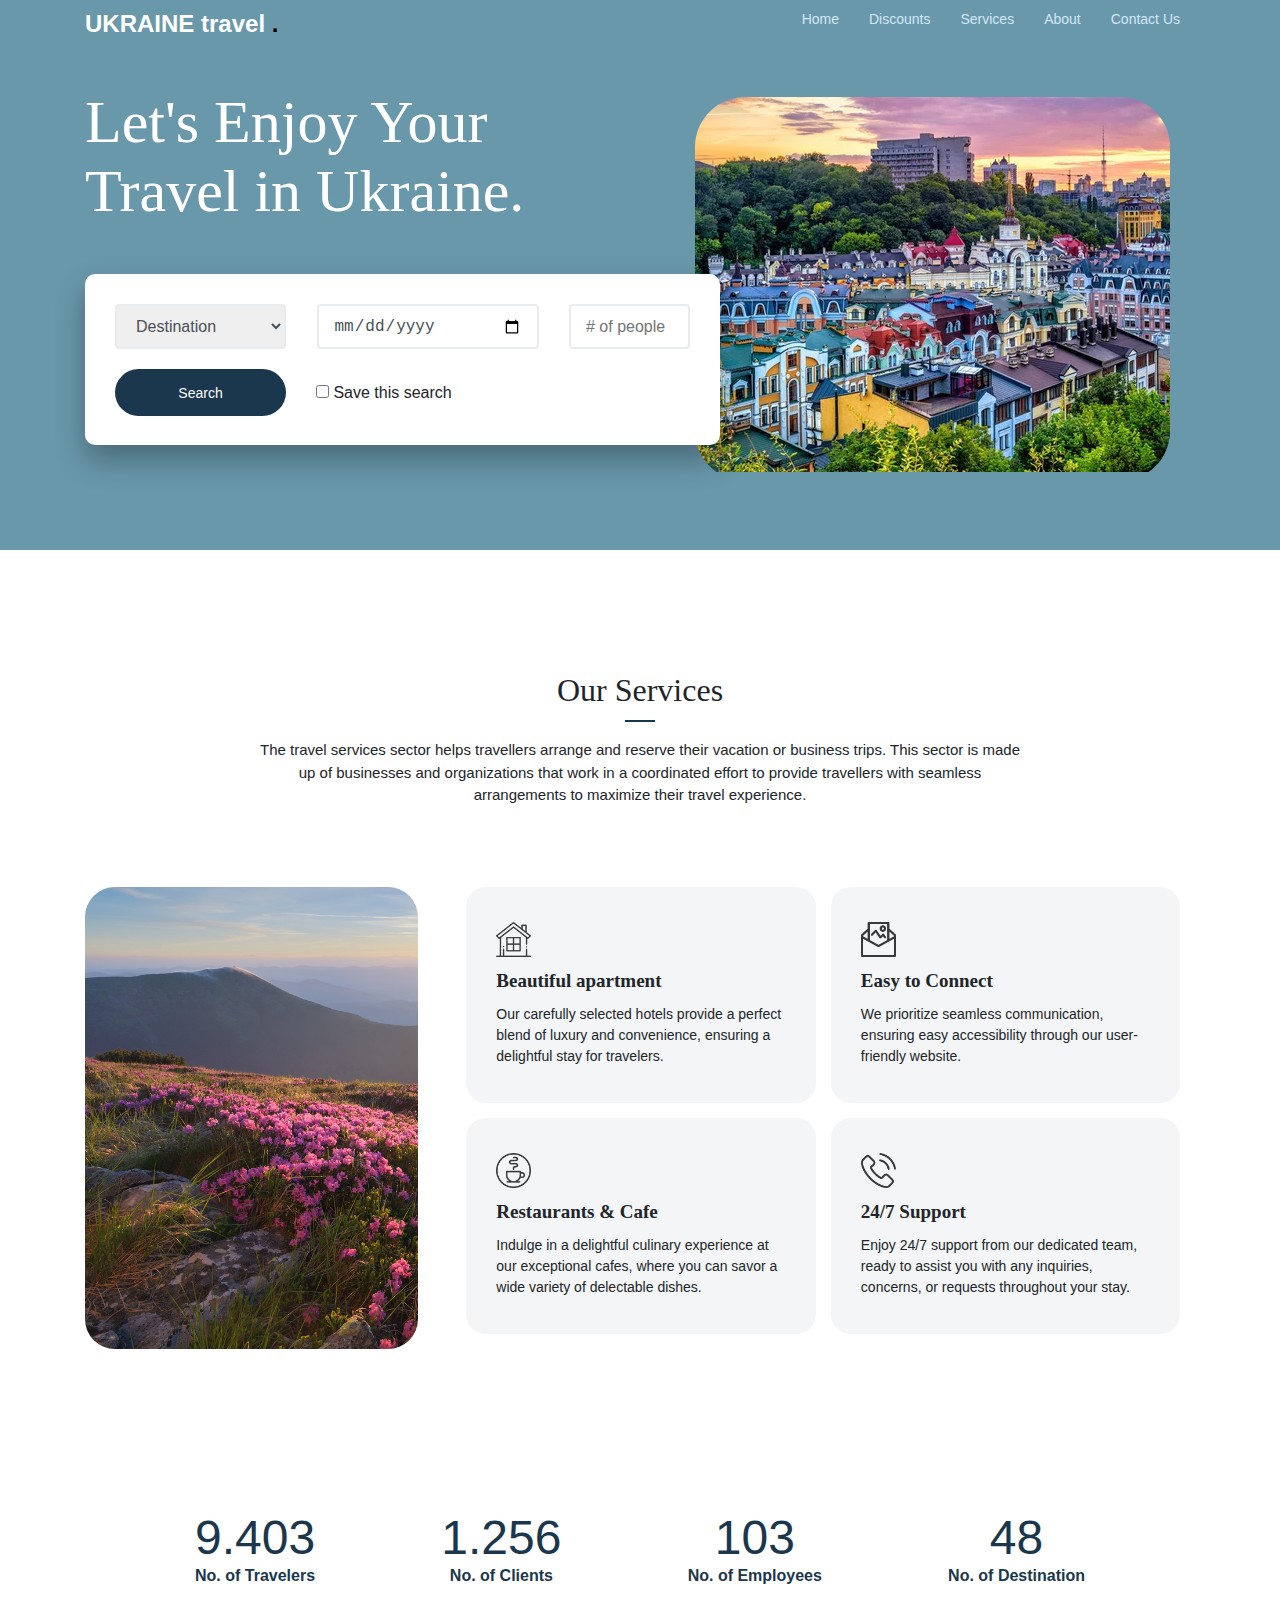
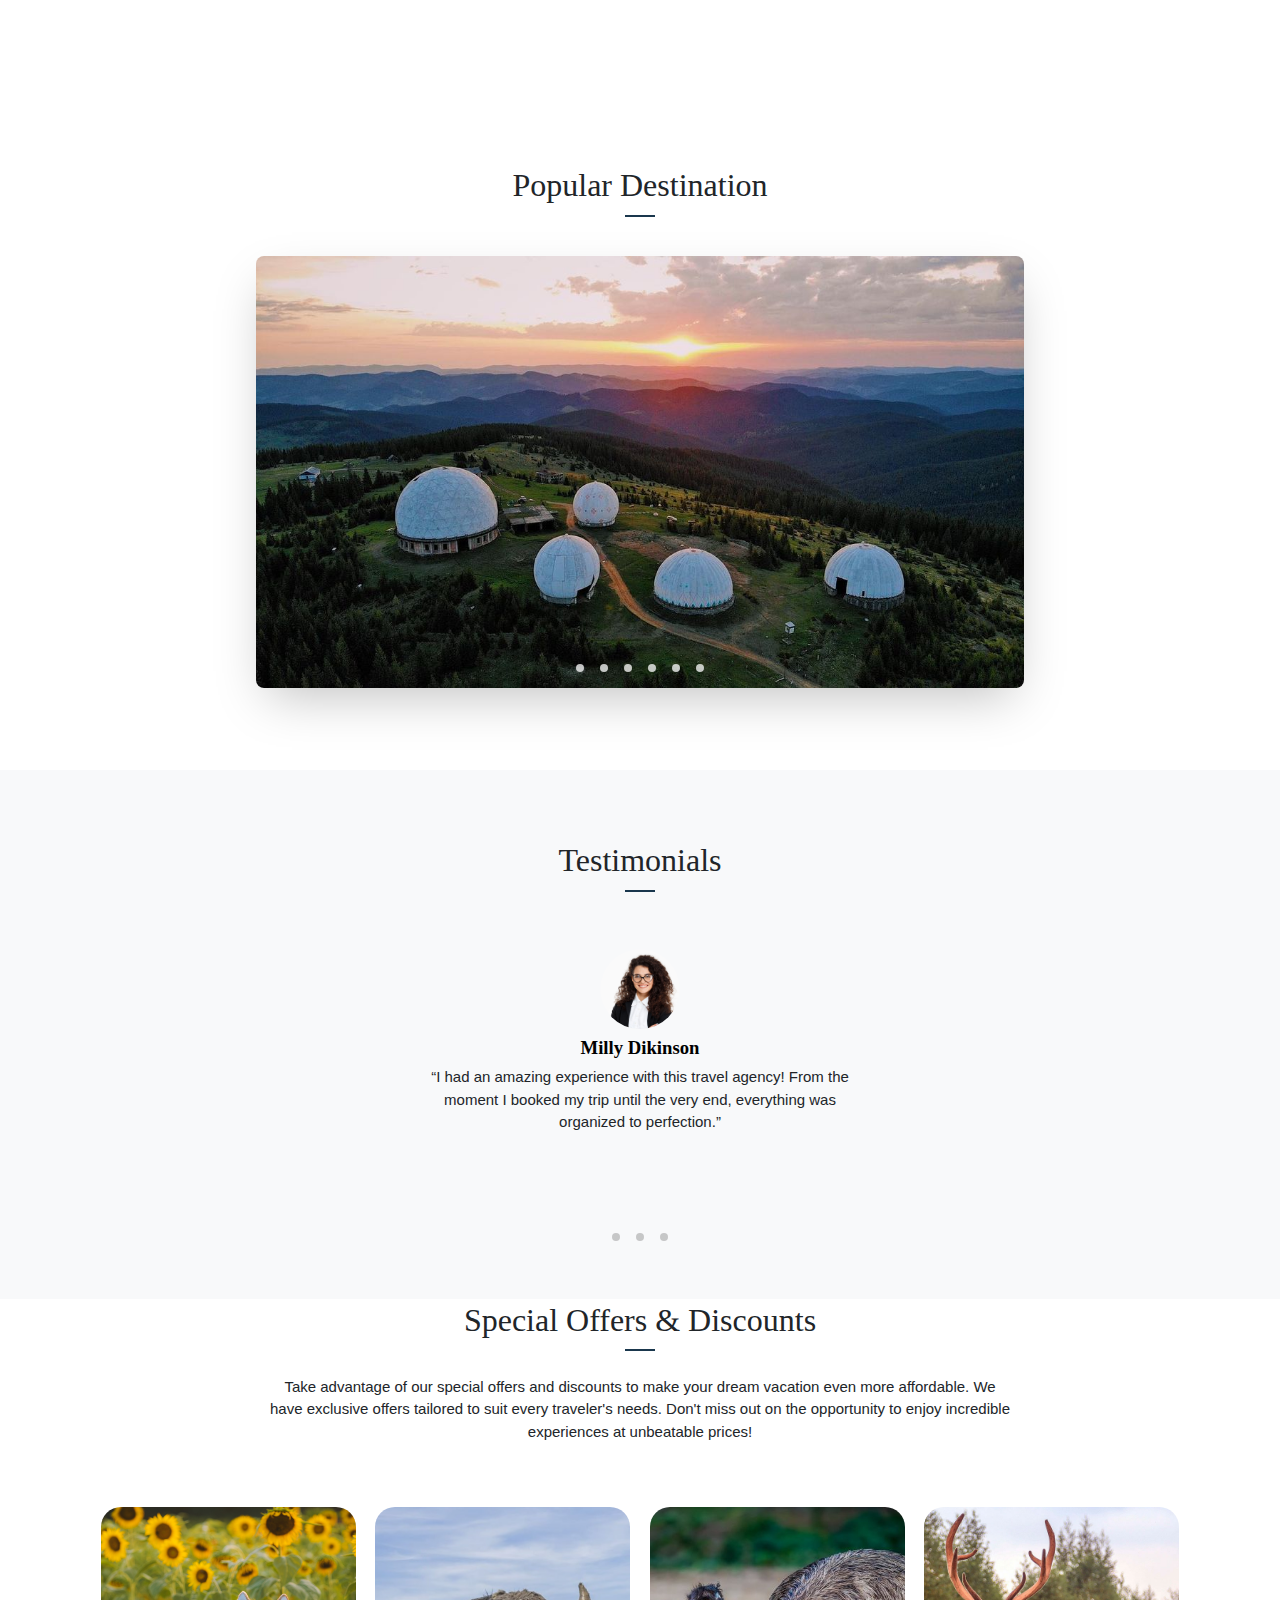
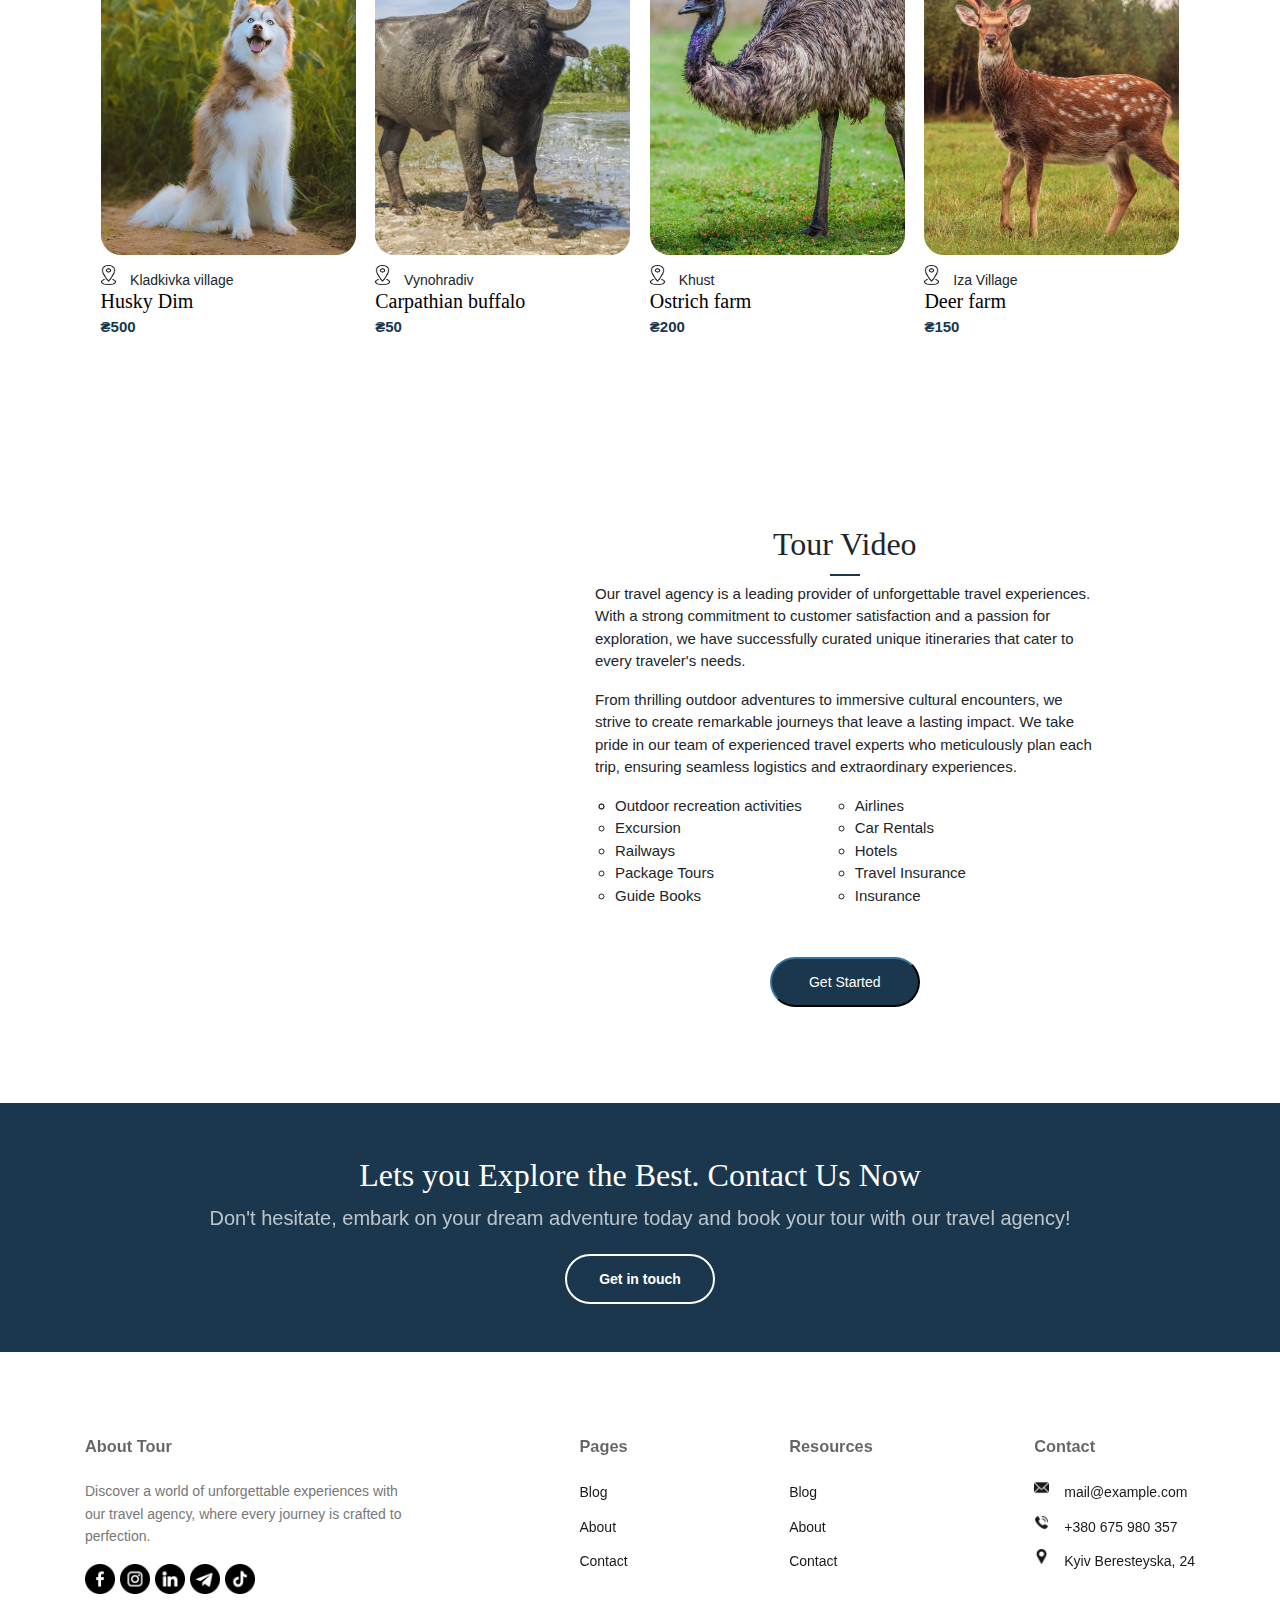
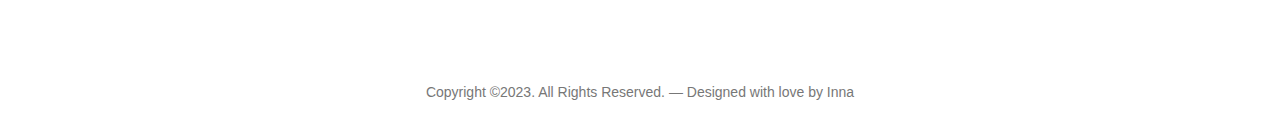
==== commit 959a4844: "added first adaptivity steps" ====
--- a/index.html
+++ b/index.html
@@ -80,7 +80,7 @@
                 <div class="city-images-promo">
                     <img src="./images/flowering.jpg">
                 </div>
-                <div class="main-servisec">
+                <div class="main-services">
                     <div class="favor">
                         <img class="mini-img" src="./images/home.png">
                         <h3>Beautiful apartment</h3>
--- a/style.css
+++ b/style.css
@@ -233,29 +233,37 @@
     display: flex;
     justify-content: space-between;
     /* flex-wrap: wrap; */
-    height: 465px;
+    /* height: 465px; */
     margin-top: 80px;
 }
 
 .city-images-promo {
     border-radius: 30px;
     height: 462px;
-    width: 350px;
+    /* width: 350px; */
+    max-width: 30%;
     overflow: hidden;
     display: flex;
-    justify-content: center;
-}
-
-.main-servisec{
-    column-count: 2;
-    column-gap: 0;
+    /* justify-content: center; */
+    flex: 0 0 33%;
+}
+
+.main-services{
+    /* column-count: 2;
+    column-gap: 0; */
+    display: flex;
+    flex: 0 0 67%;
+    max-width: 67%;
+    flex-wrap: wrap;
+    /* flex-direction: column; */
     
 }
 
 .favor {
     font-family: "Inter", sans-serif;
-    height: 225px;
+    /* height: 225px; */
     width: 356px;
+    max-width: 47%;
     background-color:rgb(26 54 75 / 5%);
     border-radius: 20px;
     padding: 30px;
@@ -264,7 +272,7 @@
     margin-right: 0px;
     display: flex;
     flex-flow: column;
-    line-height: 1.7;
+    line-height: 1.5;
     justify-content: center;
     color: #212529;
 }
@@ -705,6 +713,7 @@
     display: flex;
     flex-direction: row;
     margin: 30px 0;
+    flex-wrap: wrap;
     
 }
 
@@ -716,7 +725,7 @@
 
 .tour-info {
     margin: 50px;
-    max-width: 50%;
+    max-width: 45%;
     display: flex;
     flex-direction: column;
      display: flex;
@@ -913,6 +922,134 @@
         width: 320px;
     }
     .city-images-promo {
-        width: 100%;
+        max-width: 40%;
+    }
+}
+
+@media (min-width: 826px) and (max-width: 991px) {
+    h1 {
+        font-size:55px;
+    }
+    .travel-info{
+        /* flex-direction: column; */
+        flex-wrap: wrap;
+    }
+    .search-form form{
+        max-width: 521px;
+        min-height: 247px;
+    }
+
+    #date-change {
+        width: 225px;
+        margin: 13px 0;
+    }
+
+    .people-quantity {
+        width: 225px;
+        margin: 13px 0;
+    }
+
+    #city {
+        width: 461px;
+    }
+
+    .search-block {
+        justify-content: center;
+    }
+
+}
+
+@media (max-width: 825px) {
+    h1 {
+        font-size: 35px;
+    }
+    
+    .search-form form{
+        max-width: 360px;
+        min-height: 293px;
+        max-height: 357px;
+    }
+    
+    .travel-info {
+        max-width: fit-content;
+        flex-direction: column;
+        flex-wrap: wrap;
+    }
+    #date-change {
+        margin: 13px 0;
+    }
+
+  
+    /*Services*/
+
+    .city-images-promo {
+        min-width: 316px;
+        max-width: 450px;
+        max-height: 795px;
+        min-height: 795px;
+        align-items: center;
+       
+    }
+    .main-services {
+        max-width: 55%;
+    }
+
+    .services{
+        align-items: center;
+    }
+
+    .favor {
+        max-width: 700px;
+    }
+}
+
+@media (max-width: 720px) {
+    .main-services {
+        max-width: 55%;
+    }
+    .city-images-promo{
+        max-width: 50%;
+        min-width: 45%;
+    }
+
+}
+
+@media (max-width: 620px) {
+    .city-images {
+        display: none;
+    }
+    .search-form {
+        align-items: center;
+    }
+
+}
+
+@media (max-width: 600px) {
+    .city-images-promo {
+        max-width: 86%;
+        max-height: 500px;
+        min-height: 419px;
+        justify-content: center;
+    }
+
+    .favor {
+        margin: 10px;
+        min-width: 369px;
+        max-width: fit-content;
+    }
+
+    .services {
+        flex-direction: column;
+        align-items: center;
+    }
+
+    .main-services {
+        justify-content: center;
+    }
+
+    .favor{
+        margin: 10px;
+        min-width: 400px;
+        max-width: fit-content;
     }
 }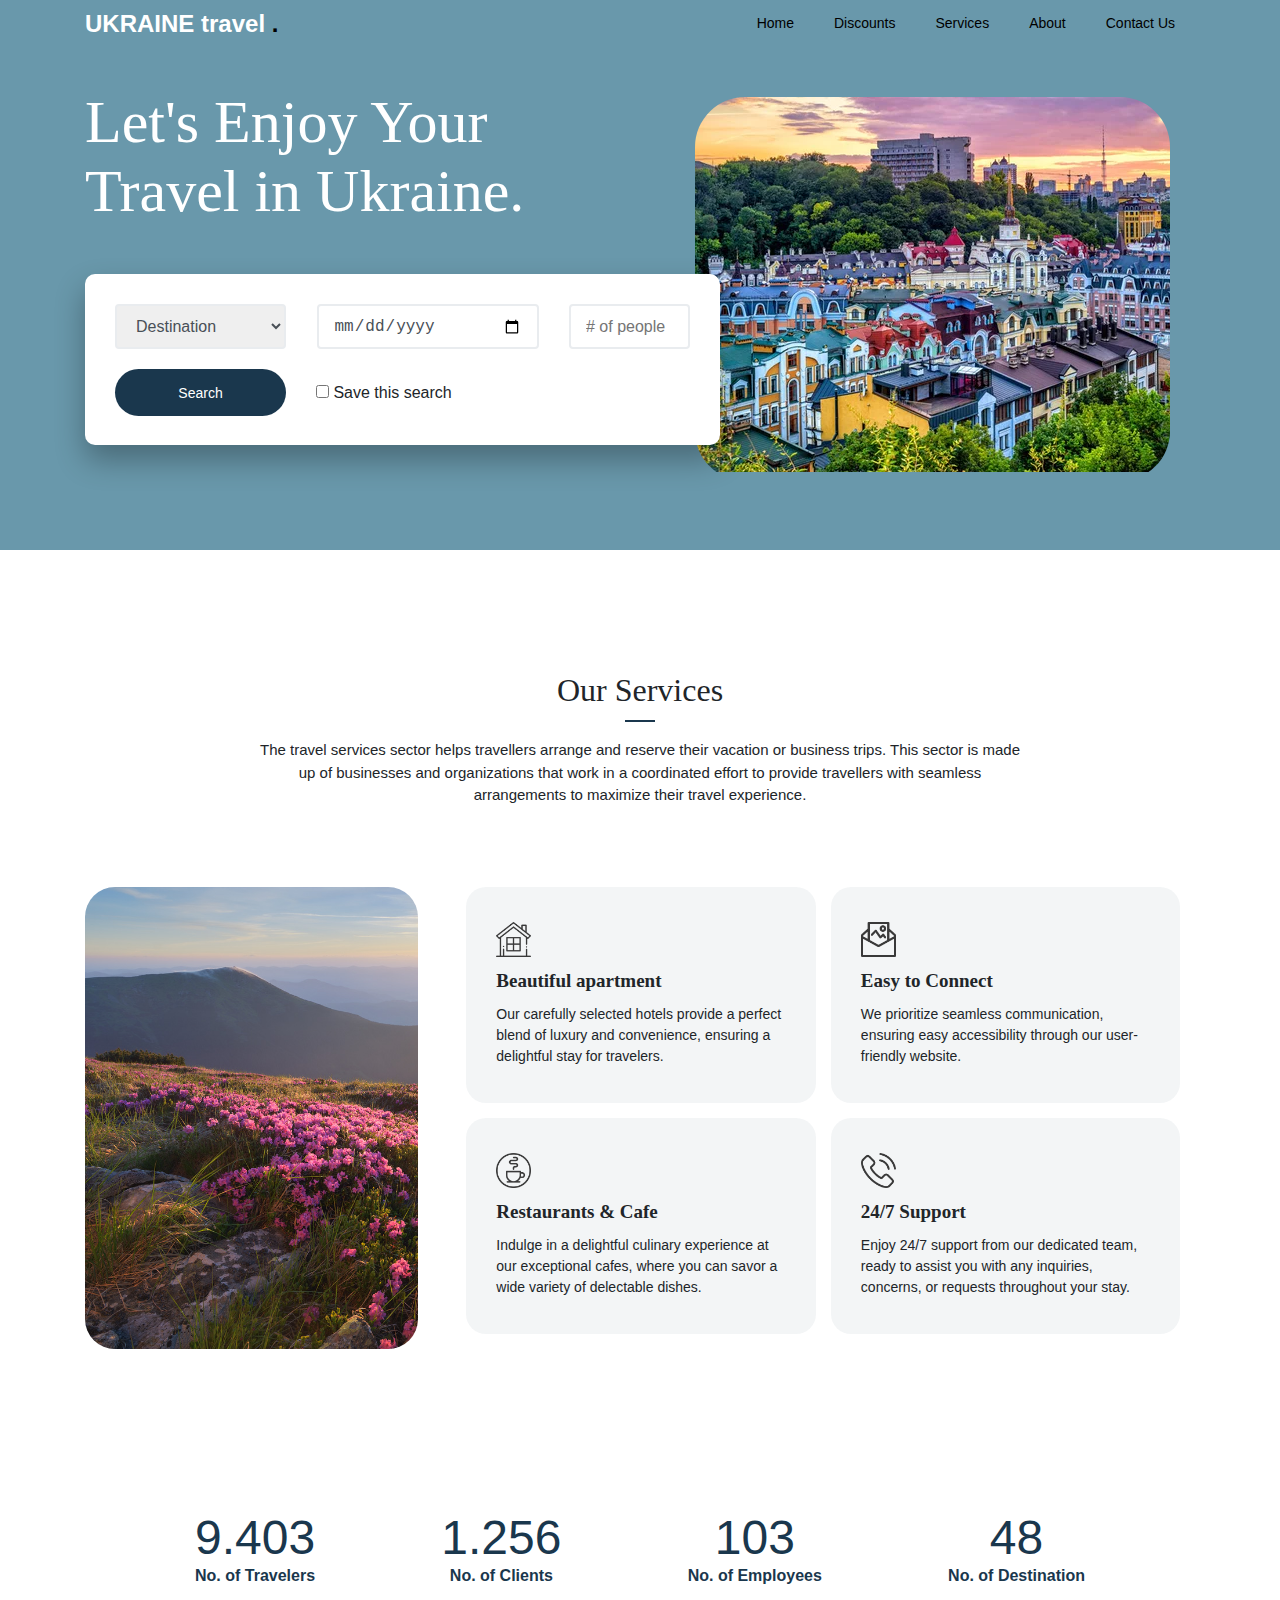
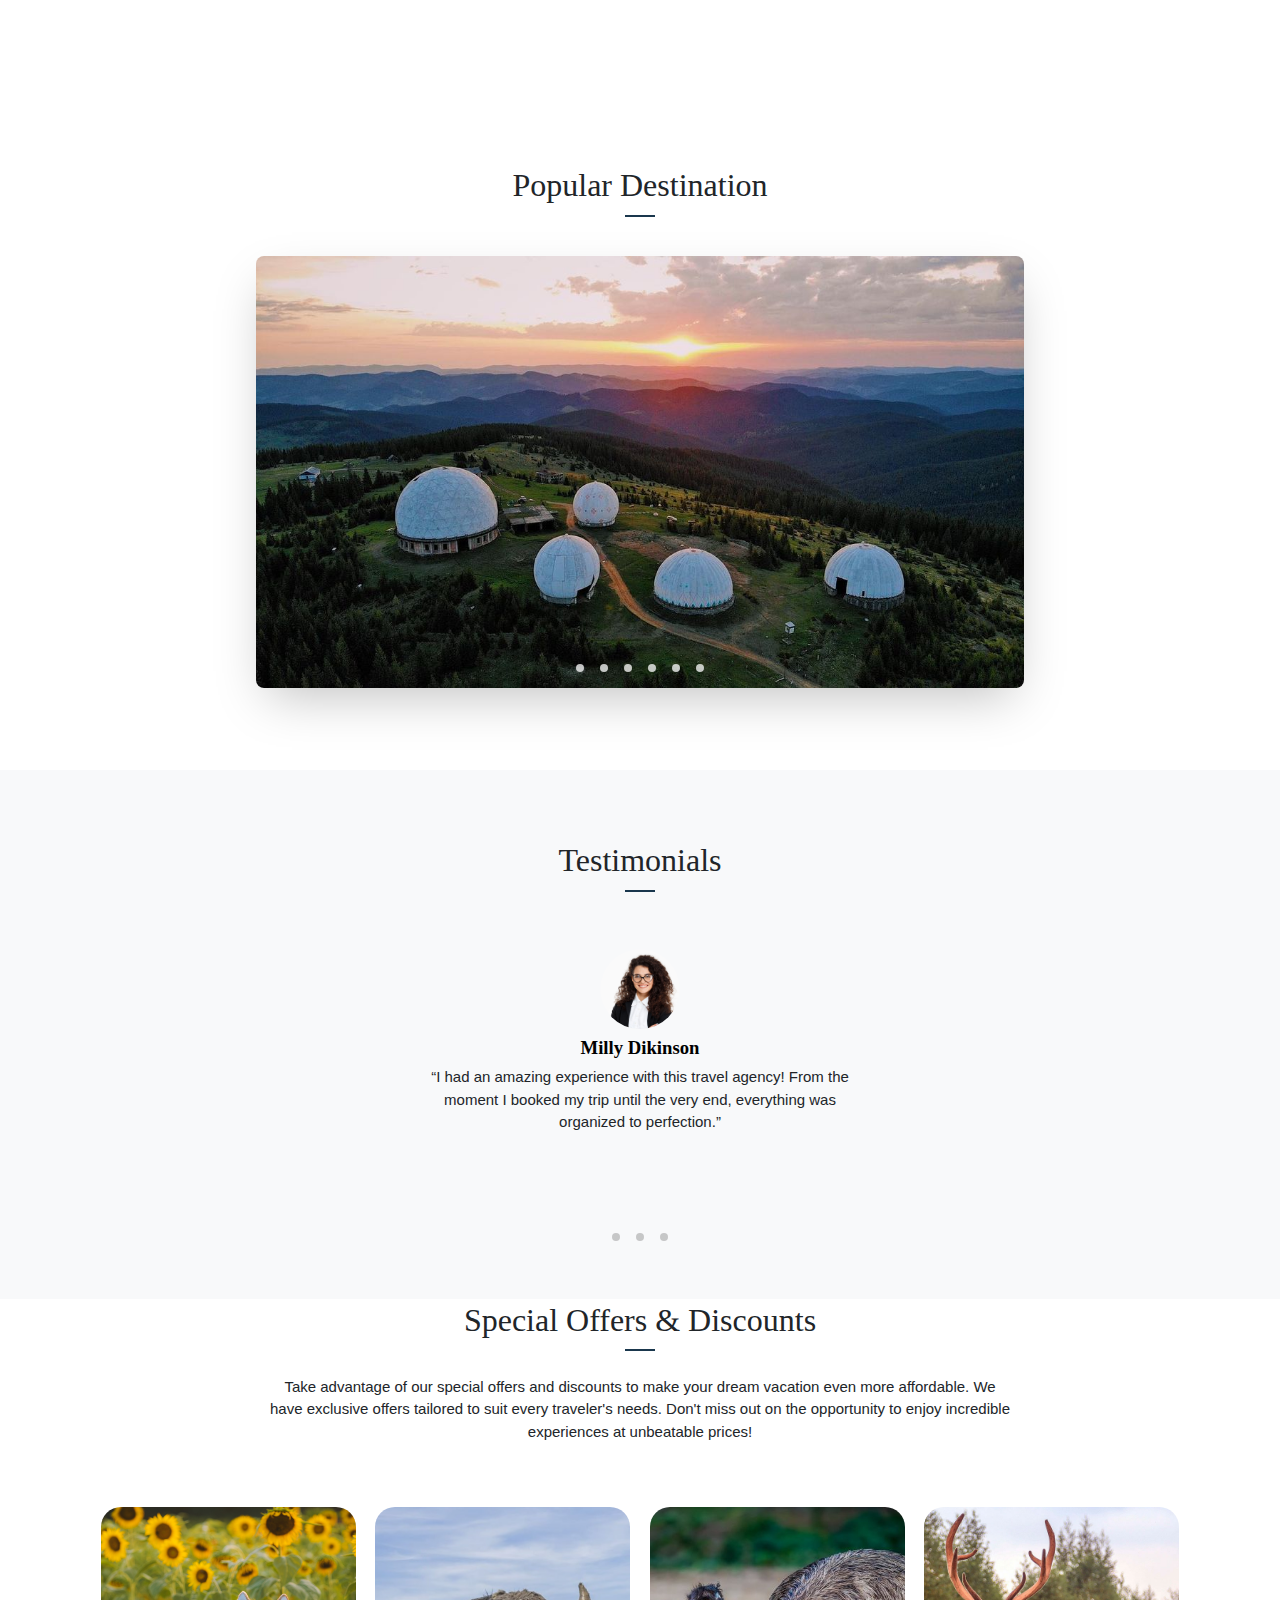
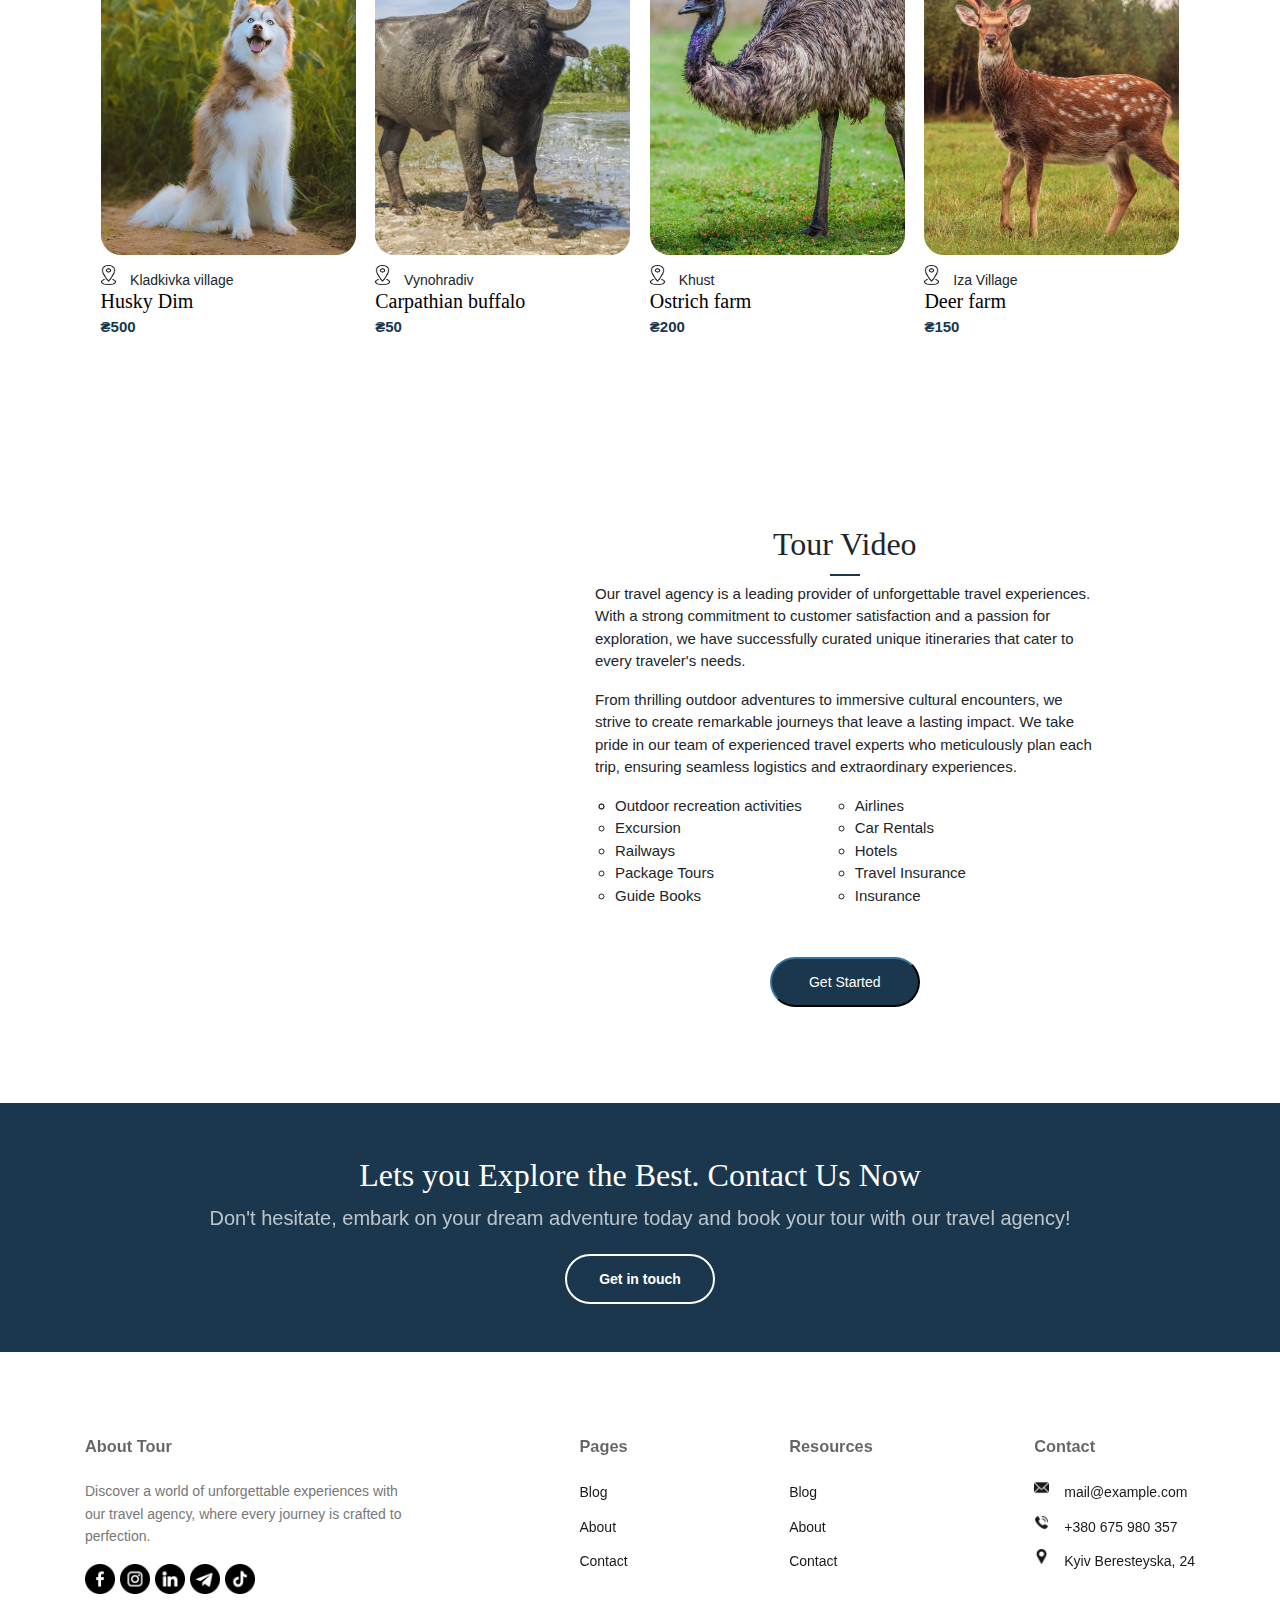
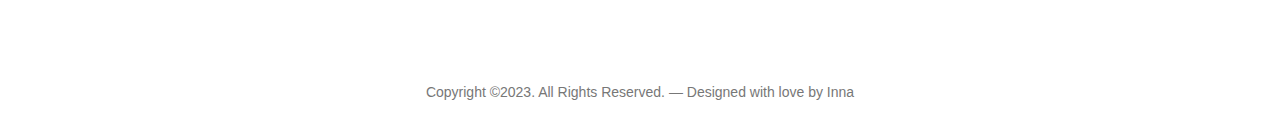
==== commit e7d1a3c3: "continued to make adaptability in the navigation of the site and the video section" ====
--- a/index.html
+++ b/index.html
@@ -13,25 +13,29 @@
         <header class="inner-wrapper"> 
             <div class="brand-and-nav">
                 <div class="brand"> UKRAINE travel <span>.</span></div>
-                <nav>
-                     <ul>
-                        <li> 
-                            <a href="#">Home</a>
-                        </li>
-                        <li>
-                            <a href="#">Discounts</a>
-                        </li>
-                        <li>
-                            <a href="#">Services</a>
-                        </li>
-                        <li>
-                            <a href="#">About</a>
-                        </li>
-                        <li>
-                            <a href="#">Contact Us</a>
-                        </li>
-                     </ul>
-                </nav>
+                <div class="nav-hamb-menu">
+                    <input class="side-menu" type="checkbox" id="side-menu"/>
+                    <label class="hamb" for="side-menu"><span class="hamb-line"></span></label>
+                        <nav class="nav">
+                                <ul class="menu">
+                                    <li> 
+                                        <a href="#">Home</a>
+                                    </li>
+                                    <li>
+                                        <a href="#">Discounts</a>
+                                    </li>
+                                    <li>
+                                        <a href="#">Services</a>
+                                    </li>
+                                    <li>
+                                        <a href="#">About</a>
+                                    </li>
+                                    <li>
+                                        <a href="#">Contact Us</a>
+                                    </li>
+                                </ul>
+                        </nav>
+                </div>
             </div>
             <div class="search-form-and-image">
                 <div class="search-form">
--- a/style.css
+++ b/style.css
@@ -82,6 +82,132 @@
 header nav ul li a:hover {
     color: white;
 }
+
+
+
+
+/*Hamburger menu*/
+
+/* .nav-hamb-menu{
+    display: flex;
+    flex-direction: column; 
+    background-color: transparent;
+} */
+
+/* Nav menu */
+
+.nav{
+    /* width: 50%; */
+    /* height: 100%; */
+    /* position: fixed; */
+    /* background-color: white; */
+    overflow: hidden;
+
+}
+.menu a{
+    display: block;
+    padding: 5px;
+    color: black;
+}
+.menu a:hover{
+    background-color: gray;
+}
+.nav{
+    max-height: 0;
+    transition: max-height .5s ease-out;
+}
+
+/* Menu Icon */
+.hamb{
+    cursor: pointer;
+    /* float: right; */
+    padding: 34px 20px;
+    width: fit-content;
+    z-index: 2;
+    display: flex;
+    justify-content: end;
+}/* Style label tag */
+
+.hamb-line {
+    background: var(--white);
+    display: block;
+    height: 2px;
+    position: relative;
+    width: 24px;
+    background-color: black;
+
+} /* Style span tag */
+
+.hamb-line::before,
+.hamb-line::after{
+    background: var(--white);
+    content: '';
+    display: block;
+    height: 100%;
+    position: absolute;
+    transition: all .2s ease-out;
+    width: 100%;
+}
+.hamb-line::before{
+    top: 5px;
+    background-color: black;
+}
+.hamb-line::after{
+    top: -5px;
+    background-color: black;
+}
+
+.side-menu {
+    display: none;
+} /* Hide checkbox */
+
+/* Toggle menu icon */
+.side-menu:checked ~ nav{
+    max-height: 50%;
+}
+.side-menu:checked ~ .hamb .hamb-line {
+    background: transparent;
+}
+.side-menu:checked ~ .hamb .hamb-line::before {
+    transform: rotate(-45deg);
+    top:0;
+}
+.side-menu:checked ~ .hamb .hamb-line::after {
+    transform: rotate(45deg);
+    top:0;
+}
+
+/* Responsiveness */
+@media (min-width: 560px) {
+    .nav{
+        max-height: none;
+        top: 0;
+        position: relative;
+        float: right;
+        width: fit-content;
+    }
+    .menu li{
+        float: left;
+    }
+    .menu a:hover{
+        background-color: transparent;
+        color: var(--gray);
+    }
+
+    .hamb{
+        display: none;
+    }
+}
+
+/*The End of hamburger menu*/
+
+
+
+
+
+
+
+
 
 header .search-form-and-image{
     display: flex;
@@ -783,6 +909,7 @@
     font-family: "Source Serif Pro", serif;
     font-weight: 500;
     line-height: 1.5;
+    text-align: center;
 }
 
 .footer-title p {
@@ -792,6 +919,7 @@
     font-family: "Inter", sans-serif;
     font-weight: 300;
     opacity: .7;
+    text-align: center;
 
 }
 
@@ -924,6 +1052,24 @@
     .city-images-promo {
         max-width: 40%;
     }
+    .tour-video-title {
+        flex-direction: column;
+        align-items: center;
+    }
+
+    .promo-video {
+        min-width: 900px;
+        
+    }
+
+    .promo-video iframe {
+        min-width: 900px;
+        max-height: 500px;
+        
+    }
+    .tour-info {
+        max-width: 100%;
+    }
 }
 
 @media (min-width: 826px) and (max-width: 991px) {
@@ -955,6 +1101,23 @@
 
     .search-block {
         justify-content: center;
+    }
+    
+    .tour-video-title {
+        justify-content: center;
+    }
+
+    .promo-video {
+        min-width: 700px;
+    }
+
+    .promo-video iframe {
+        min-width: 770px;
+        max-height: 447px;
+    }
+
+    .tour-info {
+        max-width: 100%;
     }
 
 }
@@ -978,7 +1141,6 @@
     #date-change {
         margin: 13px 0;
     }
-
   
     /*Services*/
 
@@ -1001,6 +1163,21 @@
     .favor {
         max-width: 700px;
     }
+
+    /*Video*/
+
+    .tour-video-title {
+        justify-content: center;
+    }
+
+    .promo-video iframe {
+        min-width: 670px;
+        max-height: 347px;
+    }
+
+    .tour-info {
+        max-width: 100%;
+    }
 }
 
 @media (max-width: 720px) {
@@ -1012,14 +1189,25 @@
         min-width: 45%;
     }
 
+    .tour-video-title {
+        justify-content: center;
+    }
+
+    .promo-video iframe {
+        min-width: 570px;
+        max-height: 320px;
+    }
 }
 
 @media (max-width: 620px) {
     .city-images {
         display: none;
     }
-    .search-form {
+    header .search-form {
         align-items: center;
+    }
+    header .search-form-and-image {
+        justify-content: center;
     }
 
 }
@@ -1052,4 +1240,19 @@
         min-width: 400px;
         max-width: fit-content;
     }
+
+    /*Video*/
+
+    .promo-video iframe {
+        min-width: 490px;
+        max-height: 270px;
+    }
+
+    .tour-info {
+        max-width: 100%;
+    }
+}
+
+@media (max-width: 562px) {
+
 }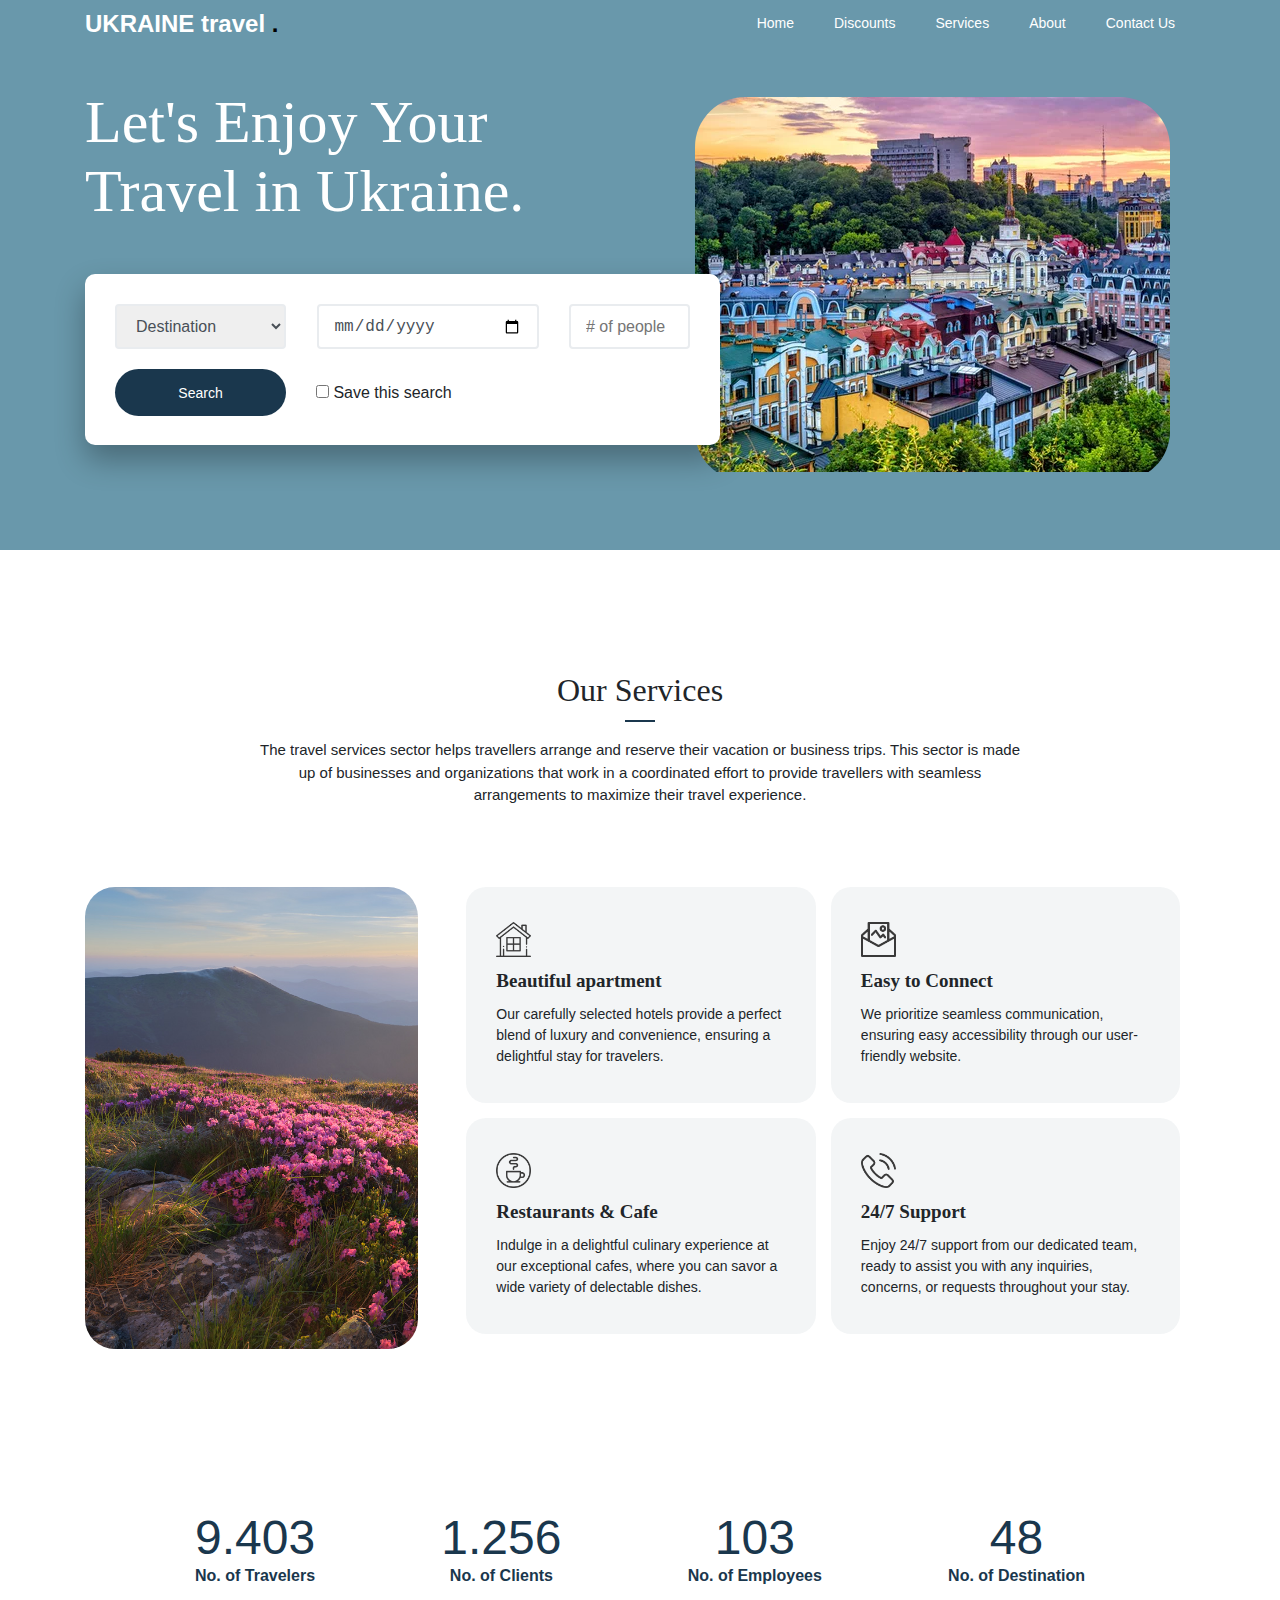
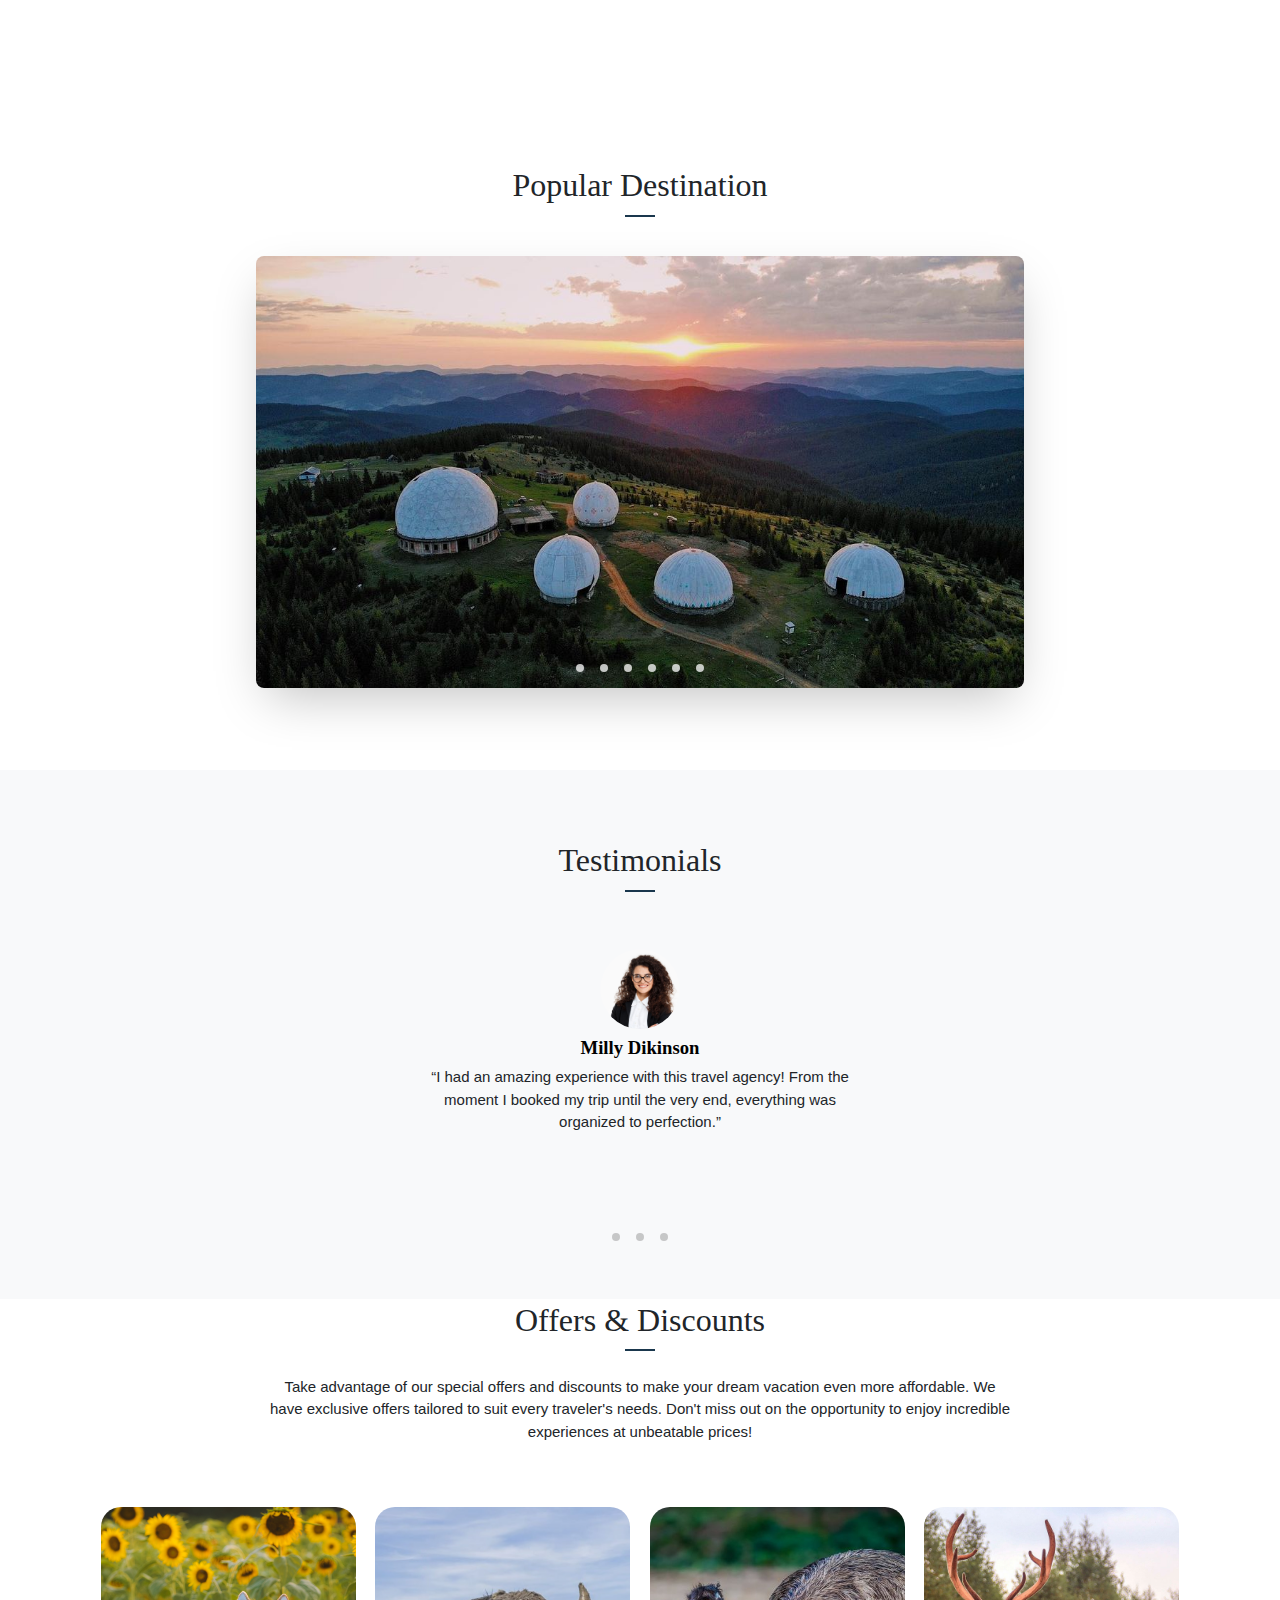
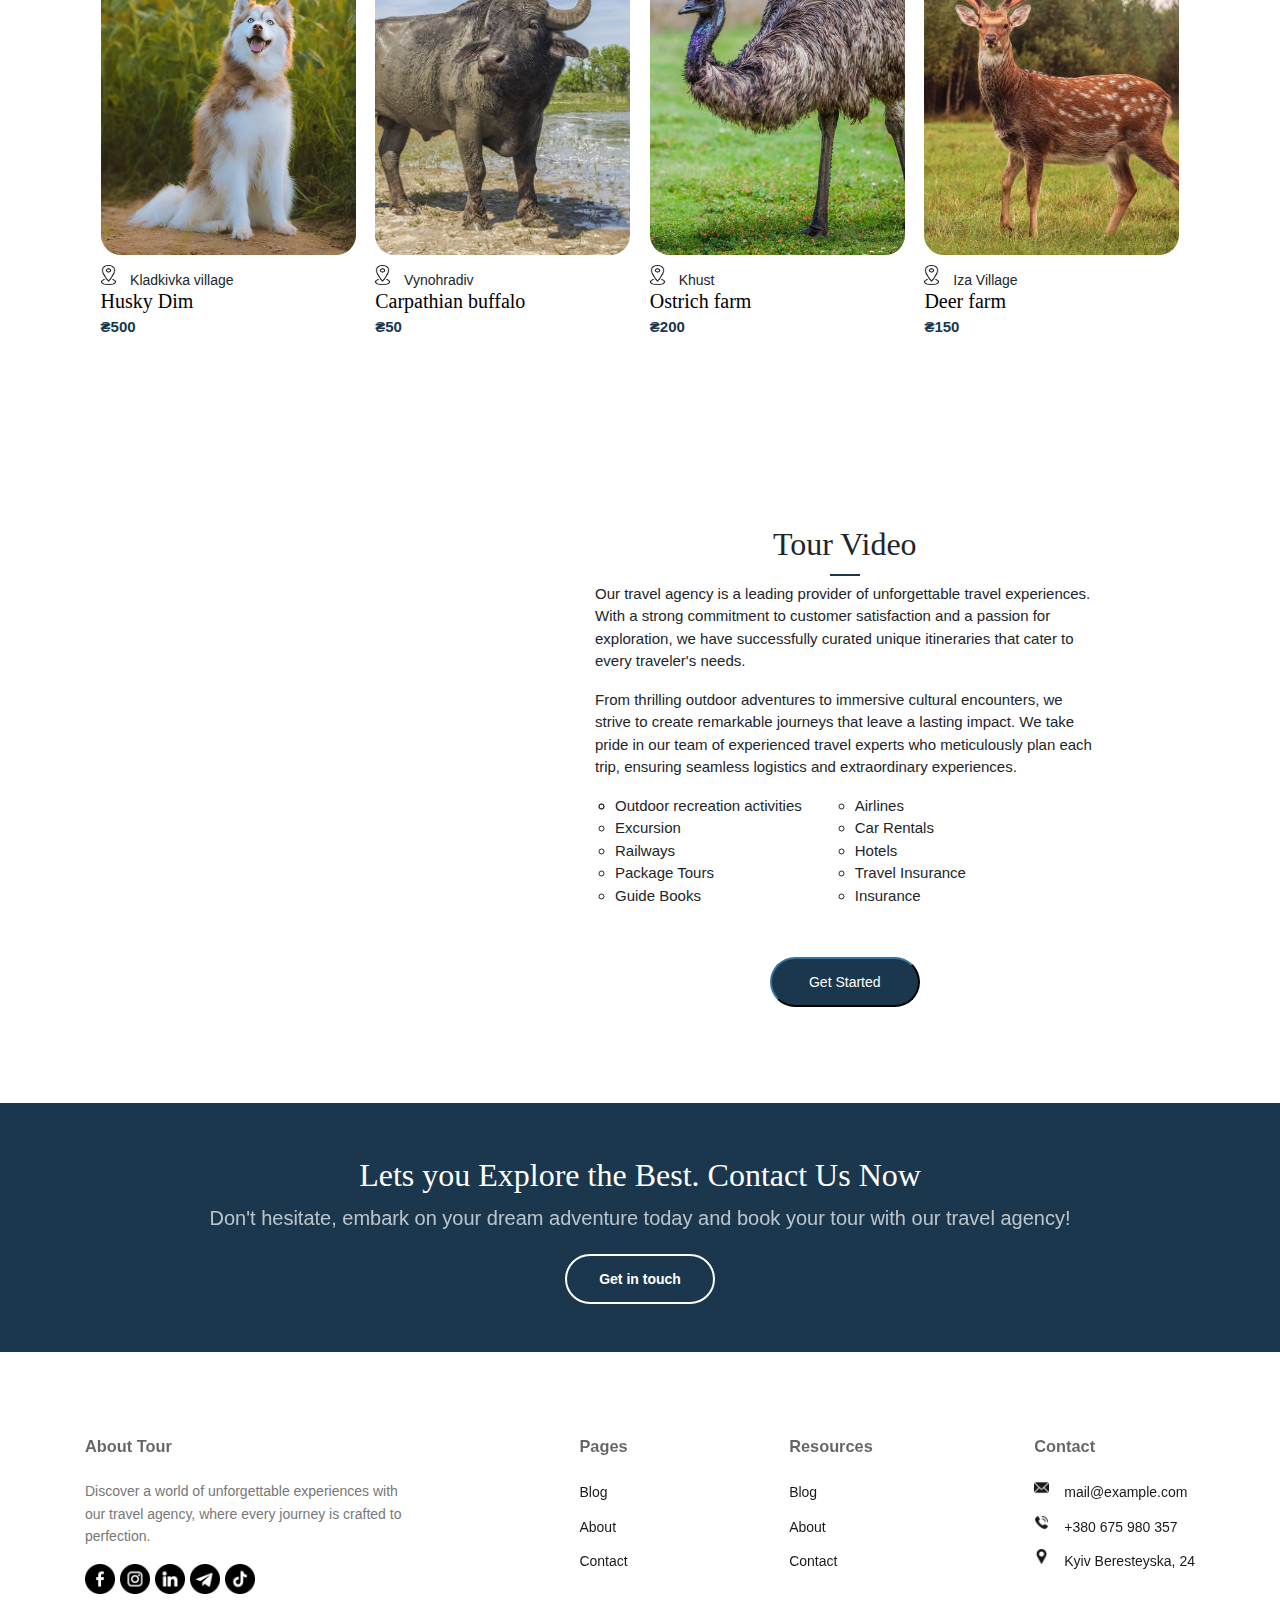
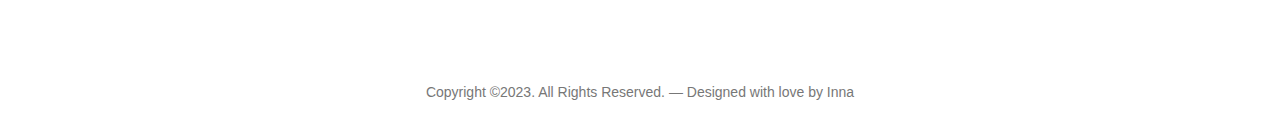
==== commit 36191fb3: "finished last settings" ====
--- a/index.html
+++ b/index.html
@@ -19,19 +19,19 @@
                         <nav class="nav">
                                 <ul class="menu">
                                     <li> 
-                                        <a href="#">Home</a>
+                                        <a href="/">Home</a>
                                     </li>
                                     <li>
-                                        <a href="#">Discounts</a>
+                                        <a href="#discounts">Discounts</a>
                                     </li>
                                     <li>
-                                        <a href="#">Services</a>
+                                        <a href="#services"">Services</a>
                                     </li>
                                     <li>
-                                        <a href="#">About</a>
+                                        <a href="#about">About</a>
                                     </li>
                                     <li>
-                                        <a href="#">Contact Us</a>
+                                        <a href="#contact">Contact Us</a>
                                     </li>
                                 </ul>
                         </nav>
@@ -74,7 +74,7 @@
     </div>
     <div class="external-wrapper external-wrapper-white">
         <section class="inner-wrapper">
-            <div class="services-header">
+            <div class="services-header" id="services">
                 <h2>Our Services</h2>
                 <p>
                     The travel services sector helps travellers arrange and reserve their vacation or business trips. This sector is made up of businesses and organizations that work in a coordinated effort to provide travellers with seamless arrangements to maximize their travel experience.
@@ -231,8 +231,8 @@
     <div class="external-wrapper external-wrapper-white">
         <section class="inner-wrapper">
             <div class="discounts-and-offers">
-                <div class="discount-title">
-                    <h2>Special Offers & Discounts</h2>
+                <div class="discount-title" id="discounts">
+                    <h2>Offers & Discounts</h2>
                     <p class="size15">Take advantage of our special offers and discounts to make your dream vacation even more affordable. We have exclusive offers tailored to suit every traveler's needs. Don't miss out on the opportunity to enjoy incredible experiences at unbeatable prices!</p>
                 </div>
                 <div class="discont-directions">
@@ -297,7 +297,7 @@
 
                 </div>
             </div>
-            <div class="tour-video-title">
+            <div class="tour-video-title" id="about">
                 <div class="promo-video">                                                 
                     <iframe src="https://www.youtube.com/embed/qOhk7YyxXQ4" title="YouTube video player" frameborder="0" allow="accelerometer; autoplay; clipboard-write; encrypted-media; gyroscope; picture-in-picture; web-share" allowfullscreen></iframe>
                 </div>
@@ -334,7 +334,7 @@
         </div>
         <div class="external-wrapper external-wrapper-white">
             <div class="inner-wrapper footer-contacts-block">
-                <div class="about-tour">
+                <div class="about-tour" id="contact">
                     <h3>About Tour</h3>
                     <p>Discover a world of unforgettable experiences with our travel agency, where every journey is crafted to perfection.</p>
                     <div class="list-social-media">
--- a/style.css
+++ b/style.css
@@ -63,10 +63,6 @@
     color: black;
 }
 
-header nav ul {
-    display: flex;
-}
-
 header nav ul li {
     list-style-type: none;
     padding: 10px 15px;
@@ -83,50 +79,38 @@
     color: white;
 }
 
-
-
-
 /*Hamburger menu*/
 
-/* .nav-hamb-menu{
-    display: flex;
-    flex-direction: column; 
-    background-color: transparent;
-} */
-
 /* Nav menu */
 
 .nav{
-    /* width: 50%; */
-    /* height: 100%; */
-    /* position: fixed; */
-    /* background-color: white; */
+    width: 50%;
+    height: 100%;
+    position: absolute;
+    background-color: none;
     overflow: hidden;
-
-}
+    max-height: 0;
+    transition: max-height .5s ease-out;
+    z-index: 3;
+}
+
 .menu a{
     display: block;
     padding: 5px;
-    color: black;
+    color: white;
 }
 .menu a:hover{
-    background-color: gray;
-}
-.nav{
-    max-height: 0;
-    transition: max-height .5s ease-out;
+    background-color: rgb(80, 119, 138);
 }
 
 /* Menu Icon */
 .hamb{
     cursor: pointer;
-    /* float: right; */
-    padding: 34px 20px;
-    width: fit-content;
+    padding: 22px 35px;
     z-index: 2;
     display: flex;
-    justify-content: end;
-}/* Style label tag */
+}
+/* Style label tag */
 
 .hamb-line {
     background: var(--white);
@@ -134,7 +118,7 @@
     height: 2px;
     position: relative;
     width: 24px;
-    background-color: black;
+    background-color: white;
 
 } /* Style span tag */
 
@@ -150,16 +134,17 @@
 }
 .hamb-line::before{
     top: 5px;
-    background-color: black;
+    background-color: white;
 }
 .hamb-line::after{
     top: -5px;
-    background-color: black;
+    background-color: white;
 }
 
 .side-menu {
     display: none;
-} /* Hide checkbox */
+} 
+/* Hide checkbox */
 
 /* Toggle menu icon */
 .side-menu:checked ~ nav{
@@ -177,8 +162,21 @@
     top:0;
 }
 
+
+@media (max-width: 744px) {
+    .nav{
+        background-color: #6998AB;
+        width: fit-content;
+        border-radius: 20px;
+        width: 95%;
+        left: 0;
+        height: fit-content;
+    }
+}
+
+
 /* Responsiveness */
-@media (min-width: 560px) {
+@media (min-width: 744px) {
     .nav{
         max-height: none;
         top: 0;
@@ -186,12 +184,14 @@
         float: right;
         width: fit-content;
     }
+
     .menu li{
         float: left;
     }
+
     .menu a:hover{
         background-color: transparent;
-        color: var(--gray);
+        color: rgb(227, 248, 245);
     }
 
     .hamb{
@@ -200,12 +200,6 @@
 }
 
 /*The End of hamburger menu*/
-
-
-
-
-
-
 
 
 
@@ -358,36 +352,28 @@
 .services {
     display: flex;
     justify-content: space-between;
-    /* flex-wrap: wrap; */
-    /* height: 465px; */
     margin-top: 80px;
 }
 
 .city-images-promo {
     border-radius: 30px;
     height: 462px;
-    /* width: 350px; */
     max-width: 30%;
     overflow: hidden;
     display: flex;
-    /* justify-content: center; */
     flex: 0 0 33%;
 }
 
 .main-services{
-    /* column-count: 2;
-    column-gap: 0; */
     display: flex;
     flex: 0 0 67%;
     max-width: 67%;
     flex-wrap: wrap;
-    /* flex-direction: column; */
     
 }
 
 .favor {
     font-family: "Inter", sans-serif;
-    /* height: 225px; */
     width: 356px;
     max-width: 47%;
     background-color:rgb(26 54 75 / 5%);
@@ -615,7 +601,6 @@
 
 
 .inner-wrapper h2{
-    /* position: relative; */
     font-size: 32px;
     padding: 20px;
     text-align: center;
@@ -652,7 +637,6 @@
 
 .slider-response {
     display: flex;
-    /* aspect-ratio: 16/9; */
     overflow: hidden;
     scroll-snap-type: x mandatory;
     scroll-behavior: smooth;
@@ -1022,28 +1006,14 @@
     font-size: 14px;
     color: #777;
     line-height: 1.6;
-    /* display: flex;
-    justify-content: center; */
 }
 
 /*Adaptivity*/
 
 @media (min-width: 992px) and (max-width: 1199px) {
-    body {
-        background-color: rgb(202, 131, 131);
-    }
-
+   
     .inner-wrapper {
         max-width: 980px;
-    }
-
-    .external-wrapper {
-        background-color: purple;
-    }
-
-    .discont-directions {
-        /* flex-wrap: wrap;
-        justify-content: center; */
     }
 
     .promo-img {
@@ -1077,7 +1047,6 @@
         font-size:55px;
     }
     .travel-info{
-        /* flex-direction: column; */
         flex-wrap: wrap;
     }
     .search-form form{
@@ -1244,7 +1213,7 @@
     /*Video*/
 
     .promo-video iframe {
-        min-width: 490px;
+        min-width: 480px;
         max-height: 270px;
     }
 
@@ -1253,6 +1222,21 @@
     }
 }
 
-@media (max-width: 562px) {
-
-}+@media (max-width: 530px) {
+    .footer-contacts-block {
+        flex-direction: row;
+        align-items: center;
+        flex-wrap: wrap;
+    }
+
+    .about-tour {
+        max-width: 100%;
+        text-align: center;
+        margin-bottom: 50px;
+    }
+
+    .icon-line {
+        max-width: 100%;
+        justify-content: center;
+    }
+} 